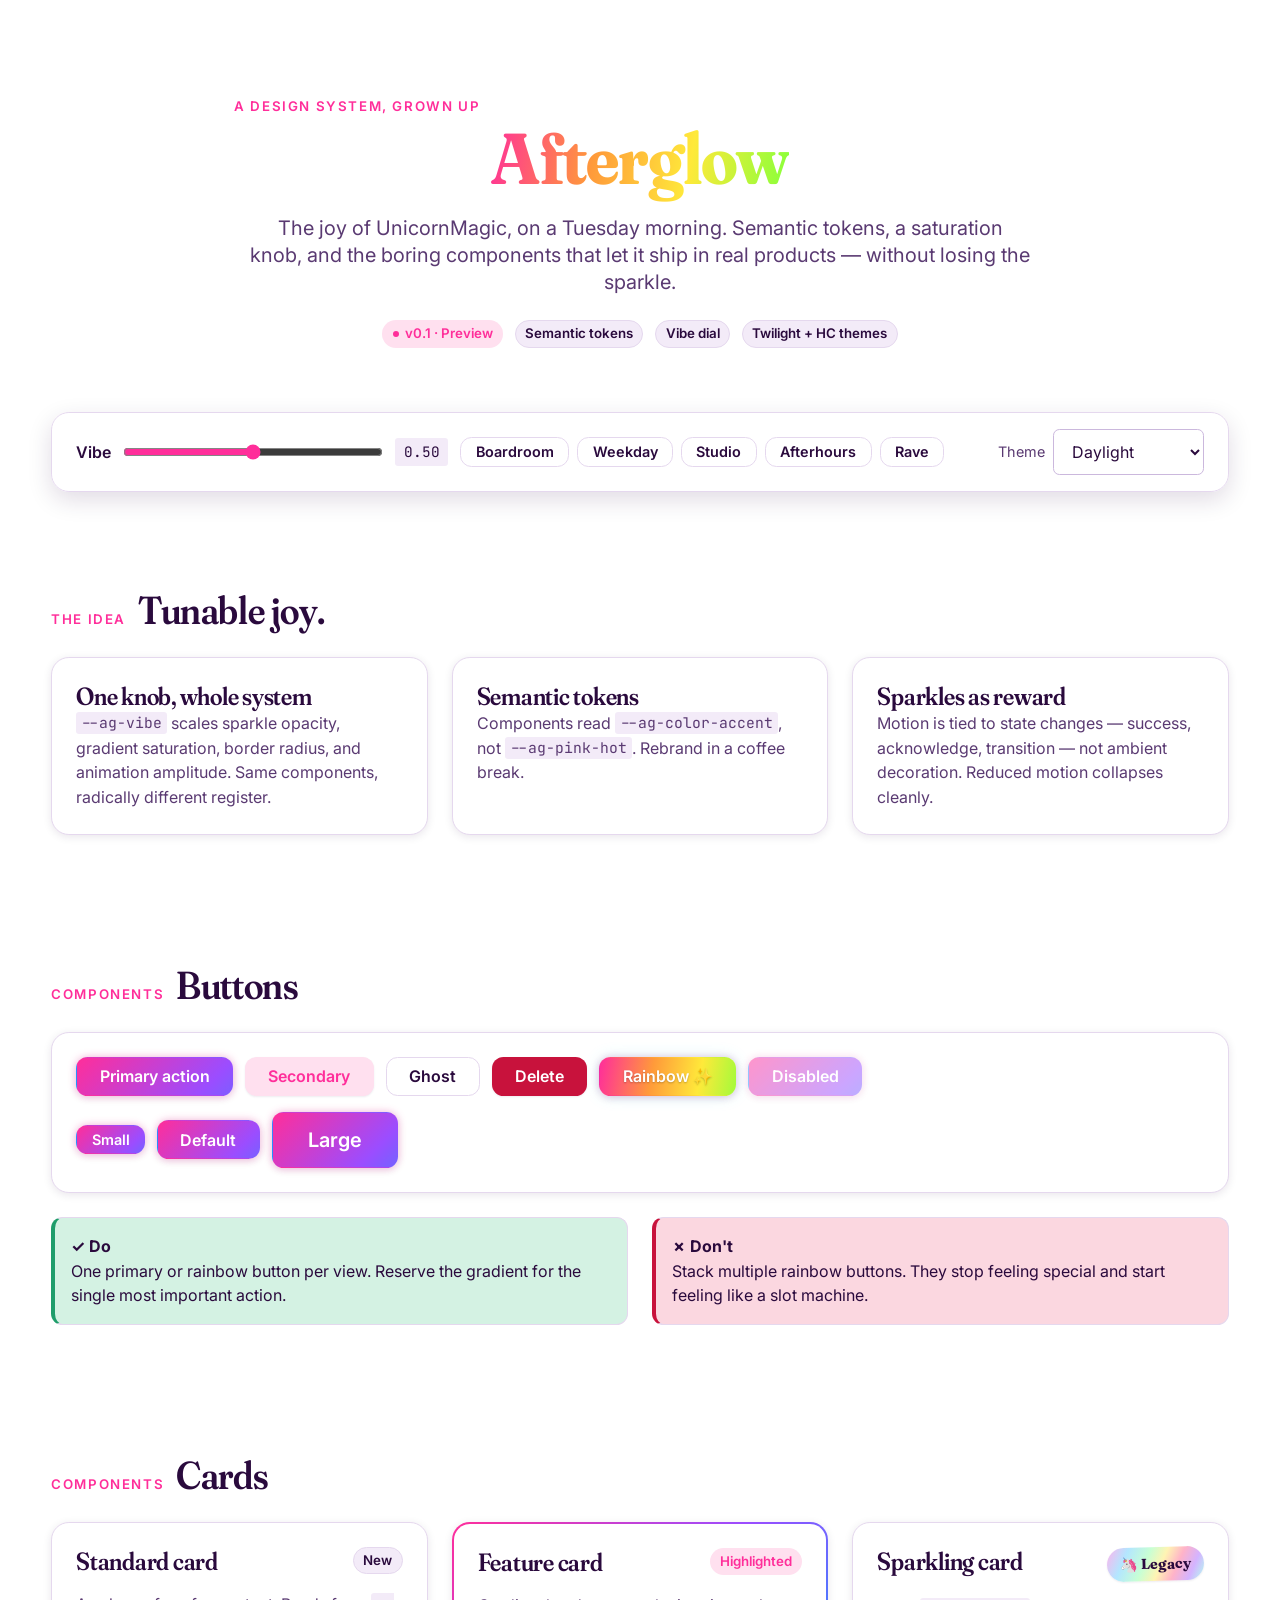
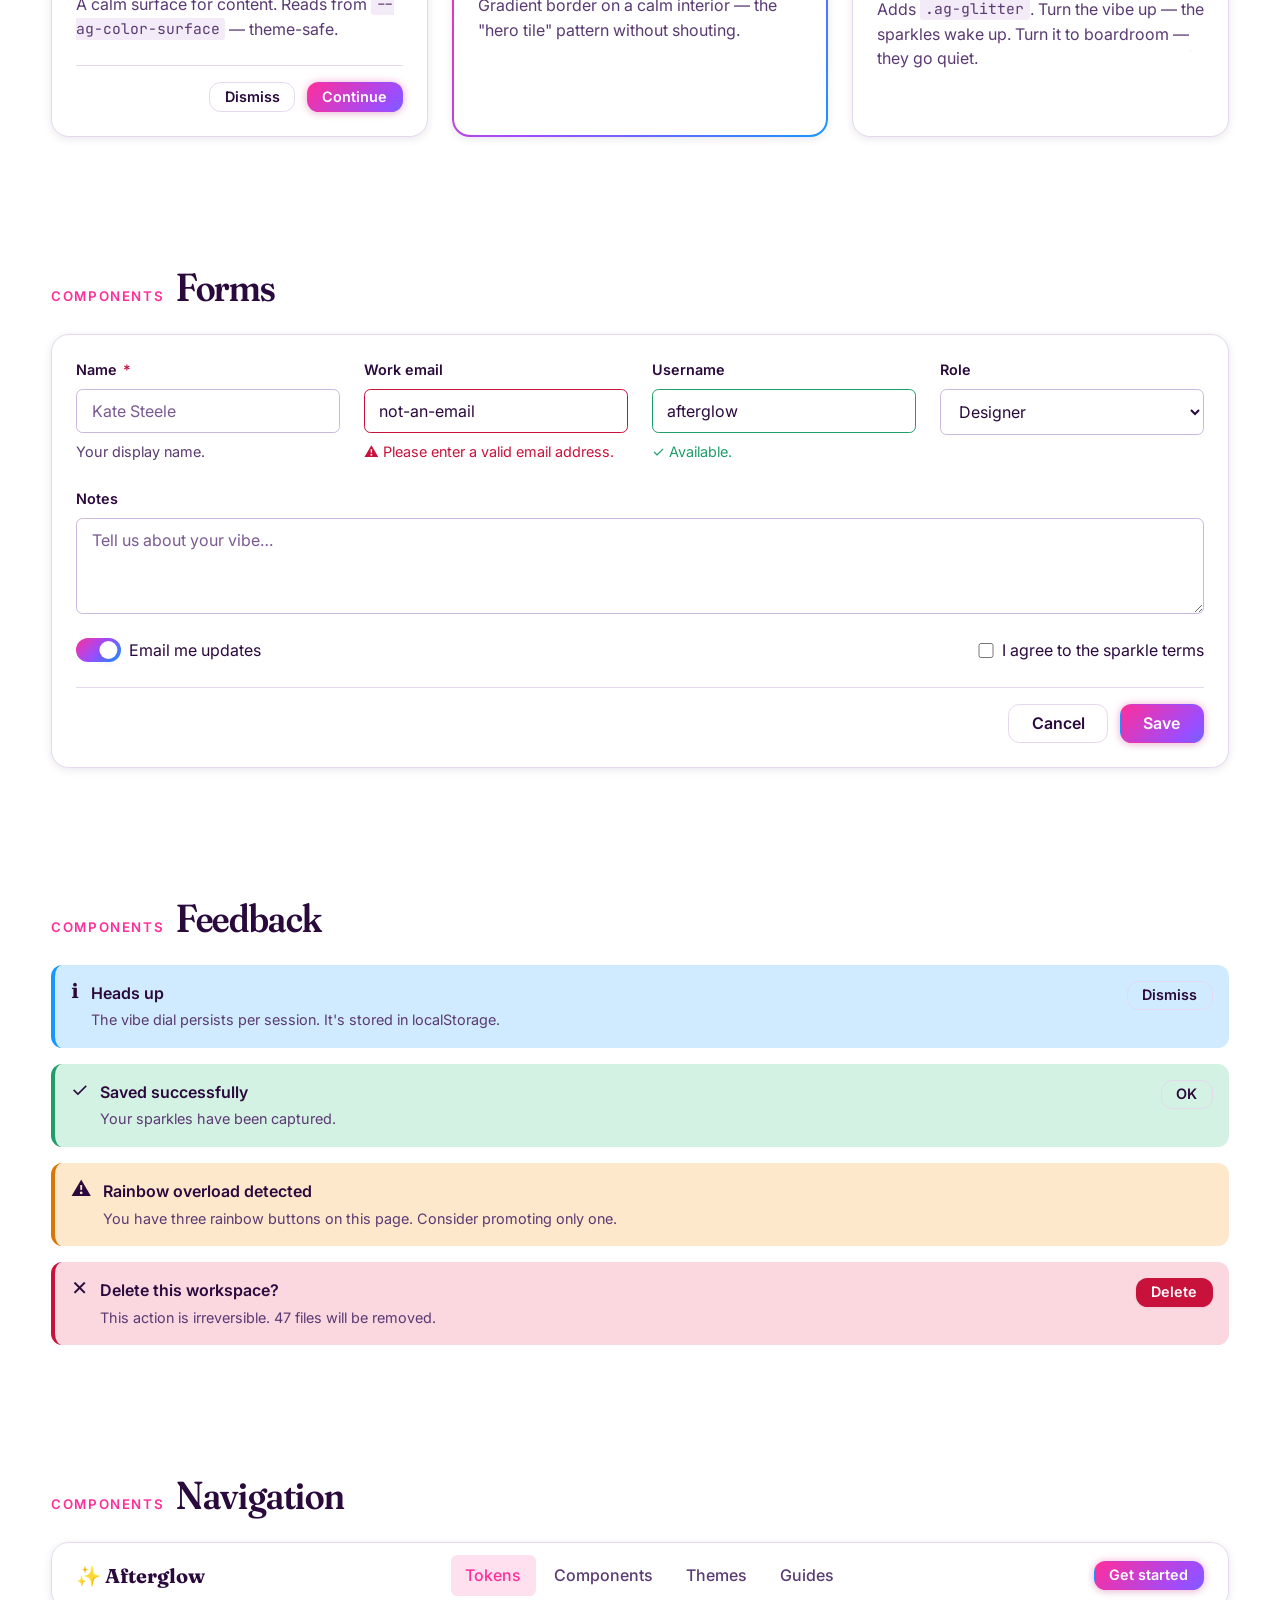
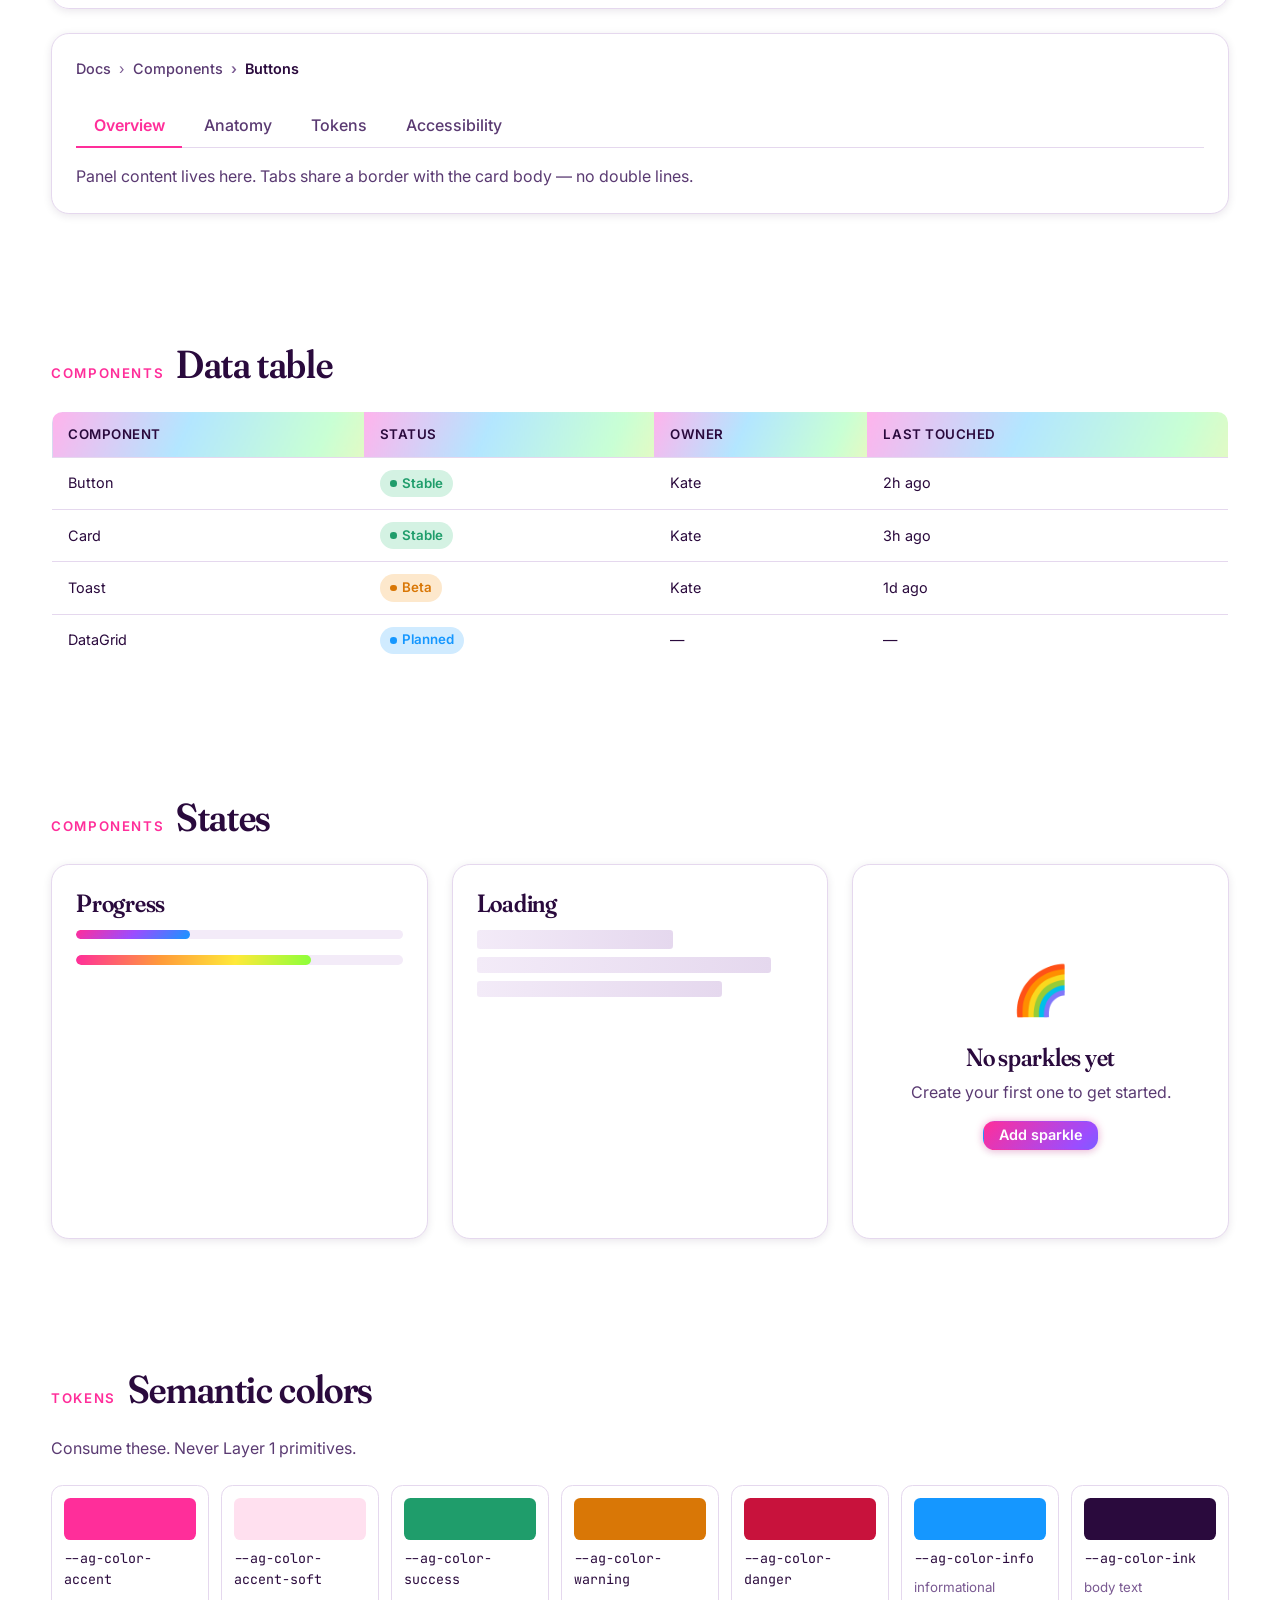
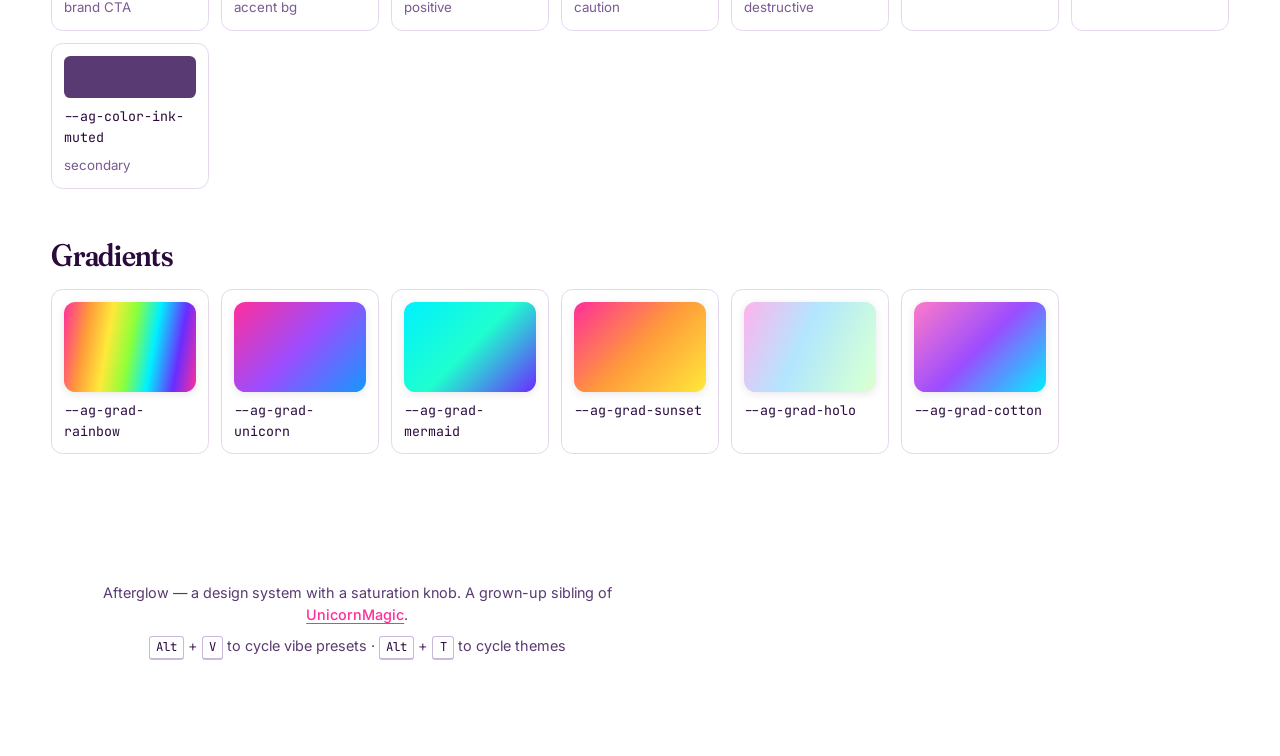
==== afterglow/index.html @ 59c9e806 "Add Afterglow — grown-up sibling design system" ====
<!doctype html>
<html lang="en">
<head>
  <meta charset="utf-8" />
  <meta name="viewport" content="width=device-width, initial-scale=1" />
  <title>Afterglow — a design system with a saturation knob</title>
  <meta name="description" content="Afterglow: the joy of UnicornMagic, grown up. Semantic tokens, a vibe dial, and components that ship in real products." />
  <link rel="stylesheet" href="css/tokens.css" />
  <link rel="stylesheet" href="css/base.css" />
  <link rel="stylesheet" href="css/effects.css" />
  <link rel="stylesheet" href="css/components.css" />
  <style>
    /* Page-only styles — never reach into the system */
    .hero { padding-block: var(--ag-space-9) var(--ag-space-8); text-align: center; position: relative; }
    .hero h1 { font-size: clamp(2.5rem, 7vw, 4.5rem); margin-bottom: var(--ag-space-4); }
    .hero .ag-lede { margin-inline: auto; }
    .hero__meta { margin-top: var(--ag-space-5); }

    /* The vibe dial control */
    .vibe-panel {
      position: sticky; top: var(--ag-space-4);
      z-index: var(--ag-z-sticky);
      background: color-mix(in oklab, var(--ag-color-surface), transparent 8%);
      backdrop-filter: blur(14px);
      border: 1px solid var(--ag-color-border);
      border-radius: var(--ag-radius-lg);
      padding: var(--ag-space-4) var(--ag-space-5);
      box-shadow: var(--ag-shadow-md);
      display: grid;
      grid-template-columns: 1fr auto;
      gap: var(--ag-space-4);
      align-items: center;
      margin-bottom: var(--ag-space-6);
    }
    .vibe-panel__label { display: flex; align-items: center; gap: var(--ag-space-3); flex-wrap: wrap; }
    .vibe-panel__slider { width: 260px; max-width: 100%; accent-color: var(--ag-color-accent); }
    .vibe-panel__readout {
      font-family: var(--ag-font-mono);
      font-size: var(--ag-text-sm);
      background: var(--ag-color-surface-sunk);
      padding: 0.2em 0.6em;
      border-radius: var(--ag-radius-xs);
    }
    .vibe-panel__presets { display: flex; gap: var(--ag-space-2); flex-wrap: wrap; }
    .vibe-panel__theme { display: flex; gap: var(--ag-space-2); align-items: center; }

    .section-eyebrow { display: flex; align-items: baseline; gap: var(--ag-space-3); margin-bottom: var(--ag-space-5); }
    .swatches { display: grid; grid-template-columns: repeat(auto-fill, minmax(140px, 1fr)); gap: var(--ag-space-3); }
    .swatch {
      display: flex; flex-direction: column; gap: var(--ag-space-2);
      padding: var(--ag-space-3);
      border-radius: var(--ag-radius-md);
      background: var(--ag-color-surface);
      border: 1px solid var(--ag-color-border);
      font-size: var(--ag-text-xs);
    }
    .swatch__chip { height: 42px; border-radius: var(--ag-radius-sm); }
    .swatch__name { font-family: var(--ag-font-mono); color: var(--ag-color-ink); }
    .swatch__hex  { color: var(--ag-color-ink-subtle); }

    .grad-tile { height: 90px; border-radius: var(--ag-radius-md); box-shadow: var(--ag-shadow-sm); filter: saturate(var(--ag-vibe-gradient-sat)); }

    .usage-row { display: grid; grid-template-columns: 1fr 1fr; gap: var(--ag-space-5); }
    @media (max-width: 720px) { .usage-row { grid-template-columns: 1fr; } }

    .usage__do,
    .usage__dont {
      padding: var(--ag-space-4);
      border-radius: var(--ag-radius-md);
      border: 1px solid var(--ag-color-border);
    }
    .usage__do   { border-left: 4px solid var(--ag-color-success); background: var(--ag-color-success-soft); }
    .usage__dont { border-left: 4px solid var(--ag-color-danger);  background: var(--ag-color-danger-soft); }

    footer { padding-block: var(--ag-space-8) var(--ag-space-9); text-align: center; color: var(--ag-color-ink-muted); font-size: var(--ag-text-sm); }
  </style>
</head>
<body>
  <div class="ag-container">
    <!-- =========================================================
         HERO
         ========================================================= -->
    <section class="hero">
      <p class="ag-eyebrow">A design system, grown up</p>
      <h1><span class="ag-text-gradient">Afterglow</span></h1>
      <p class="ag-lede">
        The joy of UnicornMagic, on a Tuesday morning. Semantic tokens, a saturation knob,
        and the boring components that let it ship in real products — without losing the sparkle.
      </p>
      <div class="hero__meta ag-cluster" style="justify-content: center;">
        <span class="ag-badge ag-badge--accent"><span class="ag-badge__dot"></span> v0.1 · Preview</span>
        <span class="ag-badge">Semantic tokens</span>
        <span class="ag-badge">Vibe dial</span>
        <span class="ag-badge">Twilight + HC themes</span>
      </div>
    </section>

    <!-- =========================================================
         THE VIBE DIAL — the killer feature. Interactive.
         ========================================================= -->
    <div class="vibe-panel" role="region" aria-label="Vibe controls">
      <div class="vibe-panel__label">
        <label for="vibe-slider" style="font-weight: var(--ag-weight-semi);">Vibe</label>
        <input id="vibe-slider" class="vibe-panel__slider" type="range" min="0" max="1" step="0.01" value="0.5" />
        <span id="vibe-readout" class="vibe-panel__readout">0.50</span>
        <div class="vibe-panel__presets" role="group" aria-label="Vibe presets">
          <button class="ag-btn ag-btn--ghost ag-btn--sm" data-vibe-preset="0.15">Boardroom</button>
          <button class="ag-btn ag-btn--ghost ag-btn--sm" data-vibe-preset="0.35">Weekday</button>
          <button class="ag-btn ag-btn--ghost ag-btn--sm" data-vibe-preset="0.55">Studio</button>
          <button class="ag-btn ag-btn--ghost ag-btn--sm" data-vibe-preset="0.8">Afterhours</button>
          <button class="ag-btn ag-btn--ghost ag-btn--sm" data-vibe-preset="1">Rave</button>
        </div>
      </div>
      <div class="vibe-panel__theme">
        <label for="theme-select" class="ag-muted" style="font-size: var(--ag-text-sm);">Theme</label>
        <select id="theme-select" class="ag-select" style="width: auto;">
          <option value="">Daylight</option>
          <option value="twilight">Twilight</option>
          <option value="highcontrast">High contrast</option>
        </select>
      </div>
    </div>

    <!-- =========================================================
         PHILOSOPHY
         ========================================================= -->
    <section class="ag-section">
      <div class="section-eyebrow">
        <p class="ag-eyebrow">The idea</p>
        <h2>Tunable joy.</h2>
      </div>
      <div class="ag-grid">
        <article class="ag-card">
          <h3 class="ag-card__title">One knob, whole system</h3>
          <p class="ag-muted">
            <code>--ag-vibe</code> scales sparkle opacity, gradient saturation, border radius, and
            animation amplitude. Same components, radically different register.
          </p>
        </article>
        <article class="ag-card">
          <h3 class="ag-card__title">Semantic tokens</h3>
          <p class="ag-muted">
            Components read <code>--ag-color-accent</code>, not <code>--ag-pink-hot</code>.
            Rebrand in a coffee break.
          </p>
        </article>
        <article class="ag-card">
          <h3 class="ag-card__title">Sparkles as reward</h3>
          <p class="ag-muted">
            Motion is tied to state changes — success, acknowledge, transition — not ambient decoration.
            Reduced motion collapses cleanly.
          </p>
        </article>
      </div>
    </section>

    <!-- =========================================================
         BUTTONS — with usage guidance
         ========================================================= -->
    <section class="ag-section">
      <div class="section-eyebrow">
        <p class="ag-eyebrow">Components</p>
        <h2>Buttons</h2>
      </div>
      <article class="ag-card">
        <div class="ag-cluster">
          <button class="ag-btn ag-btn--primary">Primary action</button>
          <button class="ag-btn ag-btn--secondary">Secondary</button>
          <button class="ag-btn ag-btn--ghost">Ghost</button>
          <button class="ag-btn ag-btn--danger">Delete</button>
          <button class="ag-btn ag-btn--rainbow">Rainbow ✨</button>
          <button class="ag-btn ag-btn--primary" disabled>Disabled</button>
        </div>
        <div class="ag-cluster" style="margin-top: var(--ag-space-4);">
          <button class="ag-btn ag-btn--primary ag-btn--sm">Small</button>
          <button class="ag-btn ag-btn--primary">Default</button>
          <button class="ag-btn ag-btn--primary ag-btn--lg">Large</button>
        </div>
      </article>

      <div class="usage-row" style="margin-top: var(--ag-space-5);">
        <div class="usage__do">
          <strong>✓ Do</strong>
          <p>One primary or rainbow button per view. Reserve the gradient for the single most important action.</p>
        </div>
        <div class="usage__dont">
          <strong>✗ Don't</strong>
          <p>Stack multiple rainbow buttons. They stop feeling special and start feeling like a slot machine.</p>
        </div>
      </div>
    </section>

    <!-- =========================================================
         CARDS
         ========================================================= -->
    <section class="ag-section">
      <div class="section-eyebrow">
        <p class="ag-eyebrow">Components</p>
        <h2>Cards</h2>
      </div>
      <div class="ag-grid">
        <article class="ag-card">
          <div class="ag-card__header">
            <h3 class="ag-card__title">Standard card</h3>
            <span class="ag-badge">New</span>
          </div>
          <div class="ag-card__body">
            <p class="ag-muted">A calm surface for content. Reads from <code>--ag-color-surface</code> — theme-safe.</p>
          </div>
          <div class="ag-card__footer">
            <button class="ag-btn ag-btn--ghost ag-btn--sm">Dismiss</button>
            <button class="ag-btn ag-btn--primary ag-btn--sm">Continue</button>
          </div>
        </article>

        <article class="ag-card ag-card--feature">
          <div class="ag-card__header">
            <h3 class="ag-card__title">Feature card</h3>
            <span class="ag-badge ag-badge--accent">Highlighted</span>
          </div>
          <div class="ag-card__body">
            <p class="ag-muted">Gradient border on a calm interior — the "hero tile" pattern without shouting.</p>
          </div>
        </article>

        <article class="ag-card ag-glitter">
          <div class="ag-card__header">
            <h3 class="ag-card__title">Sparkling card</h3>
            <span class="ag-sticker">🦄 Legacy</span>
          </div>
          <div class="ag-card__body">
            <p class="ag-muted">Adds <code>.ag-glitter</code>. Turn the vibe up — the sparkles wake up. Turn it to boardroom — they go quiet.</p>
          </div>
        </article>
      </div>
    </section>

    <!-- =========================================================
         FORMS
         ========================================================= -->
    <section class="ag-section">
      <div class="section-eyebrow">
        <p class="ag-eyebrow">Components</p>
        <h2>Forms</h2>
      </div>
      <article class="ag-card">
        <div class="ag-grid">
          <div class="ag-field">
            <label class="ag-label" for="f-name">Name <span class="ag-label__required">*</span></label>
            <input id="f-name" class="ag-input" type="text" placeholder="Kate Steele" />
            <div class="ag-field__help">Your display name.</div>
          </div>

          <div class="ag-field" data-state="error">
            <label class="ag-label" for="f-email">Work email</label>
            <input id="f-email" class="ag-input" type="email" value="not-an-email" aria-invalid="true" />
            <div class="ag-field__help">⚠ Please enter a valid email address.</div>
          </div>

          <div class="ag-field" data-state="success">
            <label class="ag-label" for="f-user">Username</label>
            <input id="f-user" class="ag-input" type="text" value="afterglow" />
            <div class="ag-field__help">✓ Available.</div>
          </div>

          <div class="ag-field">
            <label class="ag-label" for="f-role">Role</label>
            <select id="f-role" class="ag-select">
              <option>Designer</option>
              <option>Engineer</option>
              <option>PM</option>
            </select>
          </div>

          <div class="ag-field" style="grid-column: 1 / -1;">
            <label class="ag-label" for="f-notes">Notes</label>
            <textarea id="f-notes" class="ag-textarea" placeholder="Tell us about your vibe…"></textarea>
          </div>
        </div>

        <div class="ag-cluster" style="margin-top: var(--ag-space-5); justify-content: space-between;">
          <label class="ag-toggle">
            <input type="checkbox" checked />
            <span class="ag-toggle__track"></span>
            <span>Email me updates</span>
          </label>
          <label class="ag-check">
            <input type="checkbox" />
            <span>I agree to the sparkle terms</span>
          </label>
        </div>

        <div class="ag-card__footer">
          <button class="ag-btn ag-btn--ghost">Cancel</button>
          <button class="ag-btn ag-btn--primary ag-sparkle-target" id="btn-save">Save</button>
        </div>
      </article>
    </section>

    <!-- =========================================================
         ALERTS
         ========================================================= -->
    <section class="ag-section">
      <div class="section-eyebrow">
        <p class="ag-eyebrow">Components</p>
        <h2>Feedback</h2>
      </div>
      <div class="ag-stack">
        <div class="ag-alert" role="status">
          <span class="ag-alert__icon" aria-hidden="true">ℹ️</span>
          <div>
            <div class="ag-alert__title">Heads up</div>
            <div class="ag-alert__body">The vibe dial persists per session. It's stored in localStorage.</div>
          </div>
          <button class="ag-btn ag-btn--ghost ag-btn--sm">Dismiss</button>
        </div>

        <div class="ag-alert ag-alert--success" role="status">
          <span class="ag-alert__icon" aria-hidden="true">✓</span>
          <div>
            <div class="ag-alert__title">Saved successfully</div>
            <div class="ag-alert__body">Your sparkles have been captured.</div>
          </div>
          <button class="ag-btn ag-btn--ghost ag-btn--sm">OK</button>
        </div>

        <div class="ag-alert ag-alert--warning" role="status">
          <span class="ag-alert__icon" aria-hidden="true">⚠</span>
          <div>
            <div class="ag-alert__title">Rainbow overload detected</div>
            <div class="ag-alert__body">You have three rainbow buttons on this page. Consider promoting only one.</div>
          </div>
        </div>

        <div class="ag-alert ag-alert--danger" role="alert">
          <span class="ag-alert__icon" aria-hidden="true">✕</span>
          <div>
            <div class="ag-alert__title">Delete this workspace?</div>
            <div class="ag-alert__body">This action is irreversible. 47 files will be removed.</div>
          </div>
          <button class="ag-btn ag-btn--danger ag-btn--sm">Delete</button>
        </div>
      </div>
    </section>

    <!-- =========================================================
         NAV, BREADCRUMBS, TABS
         ========================================================= -->
    <section class="ag-section">
      <div class="section-eyebrow">
        <p class="ag-eyebrow">Components</p>
        <h2>Navigation</h2>
      </div>

      <nav class="ag-nav" aria-label="Primary">
        <a href="#" class="ag-nav__brand">✨ Afterglow</a>
        <ul class="ag-nav__links" role="list">
          <li><a href="#" class="ag-nav__link" aria-current="page">Tokens</a></li>
          <li><a href="#" class="ag-nav__link">Components</a></li>
          <li><a href="#" class="ag-nav__link">Themes</a></li>
          <li><a href="#" class="ag-nav__link">Guides</a></li>
        </ul>
        <button class="ag-btn ag-btn--primary ag-btn--sm">Get started</button>
      </nav>

      <div class="ag-card" style="margin-top: var(--ag-space-5);">
        <ol class="ag-crumbs" role="list">
          <li><a href="#">Docs</a></li>
          <li><a href="#">Components</a></li>
          <li aria-current="page">Buttons</li>
        </ol>

        <div class="ag-tabs" role="tablist" style="margin-top: var(--ag-space-5);">
          <button class="ag-tab" role="tab" aria-selected="true">Overview</button>
          <button class="ag-tab" role="tab" aria-selected="false">Anatomy</button>
          <button class="ag-tab" role="tab" aria-selected="false">Tokens</button>
          <button class="ag-tab" role="tab" aria-selected="false">Accessibility</button>
        </div>
        <div style="padding-top: var(--ag-space-4);">
          <p class="ag-muted">Panel content lives here. Tabs share a border with the card body — no double lines.</p>
        </div>
      </div>
    </section>

    <!-- =========================================================
         TABLE
         ========================================================= -->
    <section class="ag-section">
      <div class="section-eyebrow">
        <p class="ag-eyebrow">Components</p>
        <h2>Data table</h2>
      </div>
      <table class="ag-table ag-table--holo">
        <thead>
          <tr>
            <th>Component</th>
            <th>Status</th>
            <th>Owner</th>
            <th>Last touched</th>
          </tr>
        </thead>
        <tbody>
          <tr>
            <td>Button</td>
            <td><span class="ag-badge ag-badge--success"><span class="ag-badge__dot"></span> Stable</span></td>
            <td>Kate</td>
            <td>2h ago</td>
          </tr>
          <tr>
            <td>Card</td>
            <td><span class="ag-badge ag-badge--success"><span class="ag-badge__dot"></span> Stable</span></td>
            <td>Kate</td>
            <td>3h ago</td>
          </tr>
          <tr>
            <td>Toast</td>
            <td><span class="ag-badge ag-badge--warning"><span class="ag-badge__dot"></span> Beta</span></td>
            <td>Kate</td>
            <td>1d ago</td>
          </tr>
          <tr>
            <td>DataGrid</td>
            <td><span class="ag-badge ag-badge--info"><span class="ag-badge__dot"></span> Planned</span></td>
            <td>—</td>
            <td>—</td>
          </tr>
        </tbody>
      </table>
    </section>

    <!-- =========================================================
         PROGRESS + STATES
         ========================================================= -->
    <section class="ag-section">
      <div class="section-eyebrow">
        <p class="ag-eyebrow">Components</p>
        <h2>States</h2>
      </div>
      <div class="ag-grid">
        <article class="ag-card">
          <h3 class="ag-card__title" style="margin-bottom: var(--ag-space-3);">Progress</h3>
          <div class="ag-stack">
            <div class="ag-progress"><div class="ag-progress__bar" style="width: 35%;"></div></div>
            <div class="ag-progress ag-progress--rainbow"><div class="ag-progress__bar" style="width: 72%;"></div></div>
          </div>
        </article>

        <article class="ag-card">
          <h3 class="ag-card__title" style="margin-bottom: var(--ag-space-3);">Loading</h3>
          <div class="ag-stack-sm">
            <span class="ag-skeleton" style="width: 60%; height: 1.2em;"></span>
            <span class="ag-skeleton" style="width: 90%; height: 1em;"></span>
            <span class="ag-skeleton" style="width: 75%; height: 1em;"></span>
          </div>
        </article>

        <article class="ag-card">
          <div class="ag-empty">
            <div class="ag-empty__illus" aria-hidden="true">🌈</div>
            <h4 class="ag-empty__title">No sparkles yet</h4>
            <p class="ag-muted">Create your first one to get started.</p>
            <button class="ag-btn ag-btn--primary ag-btn--sm" style="margin-top: var(--ag-space-4);">Add sparkle</button>
          </div>
        </article>
      </div>
    </section>

    <!-- =========================================================
         TOKENS — swatches
         ========================================================= -->
    <section class="ag-section">
      <div class="section-eyebrow">
        <p class="ag-eyebrow">Tokens</p>
        <h2>Semantic colors</h2>
      </div>
      <p class="ag-muted" style="margin-bottom: var(--ag-space-5);">
        Consume these. Never Layer 1 primitives.
      </p>
      <div class="swatches">
        <div class="swatch"><div class="swatch__chip" style="background: var(--ag-color-accent);"></div>
          <div class="swatch__name">--ag-color-accent</div><div class="swatch__hex">brand CTA</div></div>
        <div class="swatch"><div class="swatch__chip" style="background: var(--ag-color-accent-soft);"></div>
          <div class="swatch__name">--ag-color-accent-soft</div><div class="swatch__hex">accent bg</div></div>
        <div class="swatch"><div class="swatch__chip" style="background: var(--ag-color-success);"></div>
          <div class="swatch__name">--ag-color-success</div><div class="swatch__hex">positive</div></div>
        <div class="swatch"><div class="swatch__chip" style="background: var(--ag-color-warning);"></div>
          <div class="swatch__name">--ag-color-warning</div><div class="swatch__hex">caution</div></div>
        <div class="swatch"><div class="swatch__chip" style="background: var(--ag-color-danger);"></div>
          <div class="swatch__name">--ag-color-danger</div><div class="swatch__hex">destructive</div></div>
        <div class="swatch"><div class="swatch__chip" style="background: var(--ag-color-info);"></div>
          <div class="swatch__name">--ag-color-info</div><div class="swatch__hex">informational</div></div>
        <div class="swatch"><div class="swatch__chip" style="background: var(--ag-color-ink);"></div>
          <div class="swatch__name">--ag-color-ink</div><div class="swatch__hex">body text</div></div>
        <div class="swatch"><div class="swatch__chip" style="background: var(--ag-color-ink-muted);"></div>
          <div class="swatch__name">--ag-color-ink-muted</div><div class="swatch__hex">secondary</div></div>
      </div>

      <h3 style="margin-top: var(--ag-space-7); margin-bottom: var(--ag-space-4);">Gradients</h3>
      <div class="swatches">
        <div class="swatch"><div class="grad-tile" style="background: var(--ag-grad-rainbow);"></div>
          <div class="swatch__name">--ag-grad-rainbow</div></div>
        <div class="swatch"><div class="grad-tile" style="background: var(--ag-grad-unicorn);"></div>
          <div class="swatch__name">--ag-grad-unicorn</div></div>
        <div class="swatch"><div class="grad-tile" style="background: var(--ag-grad-mermaid);"></div>
          <div class="swatch__name">--ag-grad-mermaid</div></div>
        <div class="swatch"><div class="grad-tile" style="background: var(--ag-grad-sunset);"></div>
          <div class="swatch__name">--ag-grad-sunset</div></div>
        <div class="swatch"><div class="grad-tile ag-holo"></div>
          <div class="swatch__name">--ag-grad-holo</div></div>
        <div class="swatch"><div class="grad-tile" style="background: var(--ag-grad-cotton);"></div>
          <div class="swatch__name">--ag-grad-cotton</div></div>
      </div>
    </section>

    <footer>
      <p>Afterglow — a design system with a saturation knob. A grown-up sibling of <a href="../">UnicornMagic</a>.</p>
      <p style="margin-top: var(--ag-space-2);">
        <kbd>Alt</kbd> + <kbd>V</kbd> to cycle vibe presets · <kbd>Alt</kbd> + <kbd>T</kbd> to cycle themes
      </p>
    </footer>
  </div>

  <script>
    // The one script this system needs: the vibe dial + theme switcher.
    (function () {
      const root = document.documentElement;
      const slider = document.getElementById('vibe-slider');
      const readout = document.getElementById('vibe-readout');
      const themeSel = document.getElementById('theme-select');

      const setVibe = (v) => {
        v = Math.max(0, Math.min(1, +v));
        root.style.setProperty('--ag-vibe', v.toFixed(2));
        root.style.setProperty('--ag-vibe-anim-play', v < 0.05 ? 'paused' : 'running');
        readout.textContent = v.toFixed(2);
        slider.value = v;
        localStorage.setItem('ag-vibe', v);
      };
      const setTheme = (t) => {
        if (t) root.setAttribute('data-theme', t);
        else root.removeAttribute('data-theme');
        themeSel.value = t || '';
        localStorage.setItem('ag-theme', t || '');
      };

      slider.addEventListener('input', (e) => setVibe(e.target.value));
      document.querySelectorAll('[data-vibe-preset]').forEach((btn) => {
        btn.addEventListener('click', () => setVibe(btn.dataset.vibePreset));
      });
      themeSel.addEventListener('change', (e) => setTheme(e.target.value));

      // Restore
      setVibe(localStorage.getItem('ag-vibe') ?? 0.5);
      setTheme(localStorage.getItem('ag-theme') || '');

      // Keyboard shortcuts
      const presets = [0.15, 0.35, 0.55, 0.8, 1];
      const themes = ['', 'twilight', 'highcontrast'];
      let vi = 2, ti = 0;
      window.addEventListener('keydown', (e) => {
        if (!e.altKey) return;
        if (e.key.toLowerCase() === 'v') { vi = (vi + 1) % presets.length; setVibe(presets[vi]); }
        if (e.key.toLowerCase() === 't') { ti = (ti + 1) % themes.length;  setTheme(themes[ti]); }
      });

      // Sparkle-on-save demo
      const saveBtn = document.getElementById('btn-save');
      saveBtn.addEventListener('click', () => {
        saveBtn.classList.add('is-sparkling', 'ag-celebrate');
        setTimeout(() => saveBtn.classList.remove('is-sparkling', 'ag-celebrate'), 900);
      });
    })();
  </script>
</body>
</html>
---- afterglow/css/tokens.css ----
/* ============================================================
   AFTERGLOW — DESIGN TOKENS
   The party's still here. It just learned to make eye contact.

   Layer 1: Brand primitives (the DNA — unchanged joy)
   Layer 2: Semantic aliases (what components actually consume)
   Layer 3: The Vibe Dial (--ag-vibe) — one knob, whole system
   ============================================================ */

:root {
  /* ========================================================
     LAYER 1 — BRAND PRIMITIVES
     Raw pigments. Components should NEVER read these directly.
     Reach for the semantic tokens in Layer 2 instead.
     ======================================================== */

  /* Signature spectrum */
  --ag-pink-hot:      #ff2e9a;
  --ag-pink-bubble:   #ff7ac8;
  --ag-magenta:       #d6149c;
  --ag-purple:        #9b4dff;
  --ag-violet:        #6a2cff;
  --ag-blue-sky:      #2ec5ff;
  --ag-blue-electric: #1597ff;
  --ag-cyan:          #00f0ff;
  --ag-teal:          #1fffce;
  --ag-lime:          #8dff3a;
  --ag-yellow:        #ffe93a;
  --ag-orange:        #ff9a3a;
  --ag-coral:         #ff5a6e;

  /* Grown-up neutrals — deep grape lineage, but with a full ramp */
  --ag-grape-950: #150322;
  --ag-grape-900: #1f0632;
  --ag-grape-800: #2a0a3d;   /* legacy --lf-ink */
  --ag-grape-700: #3d1657;
  --ag-grape-600: #5a3a72;   /* legacy --lf-ink-soft */
  --ag-grape-500: #7a5a92;
  --ag-grape-400: #a58fbf;
  --ag-grape-300: #cbb8dd;
  --ag-grape-200: #e5d8ee;
  --ag-grape-100: #f3ebf8;
  --ag-grape-50:  #faf5fd;

  /* Snow neutrals for cool light surfaces */
  --ag-cloud:     #fff5fb;
  --ag-cloud-2:   #ffeaf7;
  --ag-white:     #ffffff;

  /* Signal colors — tuned to sit next to gradients without clashing */
  --ag-success-500: #1f9d6b;
  --ag-success-100: #d4f2e3;
  --ag-warning-500: #d97706;
  --ag-warning-100: #fde8cc;
  --ag-danger-500:  #c8123c;
  --ag-danger-100:  #fbd7e0;
  --ag-info-500:    #1597ff;
  --ag-info-100:    #d0ebff;

  /* ========================================================
     GRADIENTS — the soul, kept intact
     ======================================================== */
  --ag-grad-rainbow: linear-gradient(
    100deg,
    var(--ag-pink-hot) 0%,
    var(--ag-orange) 18%,
    var(--ag-yellow) 34%,
    var(--ag-lime) 50%,
    var(--ag-cyan) 66%,
    var(--ag-violet) 84%,
    var(--ag-pink-hot) 100%
  );
  --ag-grad-rainbow-soft: linear-gradient(
    120deg, #ffd6f2 0%, #ffe9c7 25%, #d9ffd1 50%, #c9f4ff 75%, #e6d6ff 100%
  );
  --ag-grad-sunset:  linear-gradient(135deg, var(--ag-pink-hot), var(--ag-orange), var(--ag-yellow));
  --ag-grad-cotton:  linear-gradient(135deg, var(--ag-pink-bubble), var(--ag-purple), var(--ag-cyan));
  --ag-grad-mermaid: linear-gradient(135deg, var(--ag-cyan), var(--ag-teal), var(--ag-violet));
  --ag-grad-unicorn: linear-gradient(135deg, var(--ag-pink-hot), var(--ag-purple), var(--ag-blue-electric));
  --ag-grad-dolphin: linear-gradient(160deg, var(--ag-blue-sky), var(--ag-cyan), var(--ag-teal));

  /* Holographic foil — the signature */
  --ag-grad-holo: linear-gradient(
    115deg,
    #ffb3ec 0%, #b3e6ff 20%, #c8ffd4 40%, #fff4b3 55%,
    #ffb3c8 70%, #d4b3ff 85%, #b3fff0 100%
  );

  --ag-grad-conic: conic-gradient(
    from 0deg,
    var(--ag-pink-hot), var(--ag-orange), var(--ag-yellow),
    var(--ag-lime), var(--ag-cyan), var(--ag-violet), var(--ag-pink-hot)
  );

  /* Page wash — softer than the unicorn version so text stays readable at low vibe */
  --ag-grad-page: radial-gradient(circle at 12% 18%, rgba(255, 122, 200, 0.28), transparent 42%),
    radial-gradient(circle at 88% 12%, rgba(46, 197, 255, 0.22), transparent 40%),
    radial-gradient(circle at 78% 82%, rgba(155, 77, 255, 0.22), transparent 44%),
    linear-gradient(135deg, #fff8fc 0%, #f7f0fc 50%, #f0f9fd 100%);

  /* ========================================================
     LAYER 2 — SEMANTIC TOKENS
     Components consume these. Rename freely without touching Layer 1.
     ======================================================== */

  /* Surfaces */
  --ag-color-bg:            var(--ag-cloud);
  --ag-color-surface:       var(--ag-white);
  --ag-color-surface-2:     var(--ag-cloud-2);
  --ag-color-surface-sunk:  var(--ag-grape-100);
  --ag-color-border:        var(--ag-grape-200);
  --ag-color-border-strong: var(--ag-grape-300);
  --ag-color-overlay:       rgba(21, 3, 34, 0.55);

  /* Text */
  --ag-color-ink:         var(--ag-grape-800);
  --ag-color-ink-muted:   var(--ag-grape-600);
  --ag-color-ink-subtle:  var(--ag-grape-500);
  --ag-color-ink-inverse: var(--ag-white);

  /* Accent (brand) — one canonical CTA color, one accent gradient */
  --ag-color-accent:         var(--ag-pink-hot);
  --ag-color-accent-hover:   var(--ag-magenta);
  --ag-color-accent-ink:     var(--ag-white);
  --ag-color-accent-soft:    #ffe0ef;
  --ag-color-accent-gradient: var(--ag-grad-unicorn);

  /* Status */
  --ag-color-success:      var(--ag-success-500);
  --ag-color-success-soft: var(--ag-success-100);
  --ag-color-warning:      var(--ag-warning-500);
  --ag-color-warning-soft: var(--ag-warning-100);
  --ag-color-danger:       var(--ag-danger-500);
  --ag-color-danger-soft:  var(--ag-danger-100);
  --ag-color-info:         var(--ag-info-500);
  --ag-color-info-soft:    var(--ag-info-100);

  /* Focus */
  --ag-color-focus: var(--ag-violet);
  --ag-focus-ring:  0 0 0 3px rgba(106, 44, 255, 0.35);

  /* ========================================================
     TYPOGRAPHY — grown-up pairing
     Display: Fraunces (variable, has SOFT + WONK axes for personality)
     Body:    Inter    (neutral, workhorse)
     Mono:    JetBrains Mono
     ======================================================== */
  --ag-font-display: 'Fraunces', 'Baloo 2', ui-serif, Georgia, serif;
  --ag-font-body:    'Inter', system-ui, -apple-system, 'Segoe UI', sans-serif;
  --ag-font-mono:    'JetBrains Mono', ui-monospace, 'SF Mono', Consolas, monospace;

  /* Modular scale — 1.25 (major third) */
  --ag-text-2xs: 0.694rem;
  --ag-text-xs:  0.833rem;
  --ag-text-sm:  0.9rem;
  --ag-text-md:  1rem;
  --ag-text-lg:  1.25rem;
  --ag-text-xl:  1.563rem;
  --ag-text-2xl: 1.953rem;
  --ag-text-3xl: 2.441rem;
  --ag-text-4xl: 3.052rem;
  --ag-text-5xl: 3.815rem;

  --ag-weight-regular: 400;
  --ag-weight-medium:  500;
  --ag-weight-semi:    600;
  --ag-weight-bold:    700;
  --ag-weight-black:   800;

  --ag-leading-tight:  1.15;
  --ag-leading-snug:   1.35;
  --ag-leading-normal: 1.55;
  --ag-leading-loose:  1.7;

  --ag-tracking-tight: -0.01em;
  --ag-tracking-wide:  0.04em;
  --ag-tracking-wider: 0.12em;

  /* ========================================================
     SPACING — 4px base, unchanged
     ======================================================== */
  --ag-space-0: 0;
  --ag-space-1: 0.25rem;
  --ag-space-2: 0.5rem;
  --ag-space-3: 0.75rem;
  --ag-space-4: 1rem;
  --ag-space-5: 1.5rem;
  --ag-space-6: 2rem;
  --ag-space-7: 3rem;
  --ag-space-8: 4rem;
  --ag-space-9: 6rem;

  /* ========================================================
     RADII — the vibe dial scales these
     ======================================================== */
  --ag-radius-scale: calc(0.6 + var(--ag-vibe) * 0.4); /* 0.6x → 1.0x */
  --ag-radius-xs:   calc(0.25rem * var(--ag-radius-scale));
  --ag-radius-sm:   calc(0.5rem  * var(--ag-radius-scale));
  --ag-radius-md:   calc(0.9rem  * var(--ag-radius-scale));
  --ag-radius-lg:   calc(1.4rem  * var(--ag-radius-scale));
  --ag-radius-xl:   calc(2rem    * var(--ag-radius-scale));
  --ag-radius-pill: 999px;
  --ag-radius-blob: 42% 58% 63% 37% / 41% 44% 56% 59%;

  /* ========================================================
     ELEVATION — shadows tuned for both light + twilight
     ======================================================== */
  --ag-shadow-xs: 0 1px 2px rgba(42, 10, 61, 0.08);
  --ag-shadow-sm: 0 2px 8px rgba(42, 10, 61, 0.10);
  --ag-shadow-md: 0 8px 24px rgba(42, 10, 61, 0.14);
  --ag-shadow-lg: 0 18px 44px rgba(42, 10, 61, 0.18);
  --ag-shadow-xl: 0 30px 70px rgba(42, 10, 61, 0.22);

  /* Glow accents — scale with vibe */
  --ag-glow-pink:    0 0 calc(18px * var(--ag-vibe)) rgba(255, 46, 154, calc(0.6 * var(--ag-vibe)));
  --ag-glow-cyan:    0 0 calc(18px * var(--ag-vibe)) rgba(0, 240, 255, calc(0.55 * var(--ag-vibe)));
  --ag-glow-purple:  0 0 calc(18px * var(--ag-vibe)) rgba(155, 77, 255, calc(0.55 * var(--ag-vibe)));
  --ag-glow-rainbow: 0 0 calc(16px * var(--ag-vibe)) rgba(255, 46, 154, calc(0.45 * var(--ag-vibe))),
                     0 0 calc(32px * var(--ag-vibe)) rgba(0, 240, 255, calc(0.35 * var(--ag-vibe)));

  /* ========================================================
     MOTION — tokens with intent
     ======================================================== */
  --ag-ease-standard:  cubic-bezier(0.4, 0, 0.2, 1);
  --ag-ease-emphasis:  cubic-bezier(0.2, 0, 0, 1);
  --ag-ease-bounce:    cubic-bezier(0.34, 1.56, 0.64, 1);
  --ag-ease-decelerate: cubic-bezier(0, 0, 0.2, 1);

  --ag-dur-instant: 80ms;
  --ag-dur-fast:    160ms;
  --ag-dur-base:    240ms;
  --ag-dur-slow:    420ms;
  --ag-dur-celebrate: 900ms;

  /* Motion intent tokens — components pick one based on meaning */
  --ag-motion-transition:  var(--ag-dur-base)      var(--ag-ease-standard);
  --ag-motion-acknowledge: var(--ag-dur-fast)      var(--ag-ease-decelerate);
  --ag-motion-celebrate:   var(--ag-dur-celebrate) var(--ag-ease-bounce);

  /* ========================================================
     Z-INDEX
     ======================================================== */
  --ag-z-base:    1;
  --ag-z-sticky:  10;
  --ag-z-nav:     50;
  --ag-z-overlay: 90;
  --ag-z-modal:   100;
  --ag-z-toast:   120;
  --ag-z-tooltip: 150;
  --ag-z-sparkle: 200;

  /* ========================================================
     ★ THE VIBE DIAL ★
     One knob, whole system. 0 = boardroom, 1 = rave.
     Consumers can override in :root, on a section, or per component.
     Defaults to 0.5 — dressed-up, still fun.
     ======================================================== */
  --ag-vibe: 0.5;

  /* Derived scalars — components consume these, not --ag-vibe directly */
  --ag-vibe-sparkle-opacity: var(--ag-vibe);
  --ag-vibe-glow-strength:   var(--ag-vibe);
  --ag-vibe-gradient-sat:    calc(60% + var(--ag-vibe) * 80%);    /* 60% → 140% */
  --ag-vibe-motion-amp:      calc(0.4 + var(--ag-vibe) * 0.8);    /* 0.4x → 1.2x */
  --ag-vibe-anim-play:       running;   /* toggled to 'paused' at vibe 0 */
}

/* Vibe presets — apply as class or data-attribute on any element */
[data-vibe='boardroom'] { --ag-vibe: 0.15; --ag-vibe-anim-play: paused; }
[data-vibe='weekday']   { --ag-vibe: 0.35; }
[data-vibe='studio']    { --ag-vibe: 0.55; }
[data-vibe='afterhours']{ --ag-vibe: 0.8; }
[data-vibe='rave']      { --ag-vibe: 1; }

/* ============================================================
   THEMES — semantic remaps only. Never touches Layer 1.
   ============================================================ */

/* Twilight — mature dark theme. Gradients confined to accents. */
[data-theme='twilight'] {
  --ag-color-bg:            var(--ag-grape-950);
  --ag-color-surface:       var(--ag-grape-900);
  --ag-color-surface-2:     var(--ag-grape-800);
  --ag-color-surface-sunk:  #0d0117;
  --ag-color-border:        var(--ag-grape-700);
  --ag-color-border-strong: var(--ag-grape-600);
  --ag-color-overlay:       rgba(0, 0, 0, 0.7);

  --ag-color-ink:         var(--ag-grape-100);
  --ag-color-ink-muted:   var(--ag-grape-300);
  --ag-color-ink-subtle:  var(--ag-grape-400);

  --ag-color-accent-soft: rgba(255, 46, 154, 0.15);

  --ag-color-success-soft: rgba(31, 157, 107, 0.18);
  --ag-color-warning-soft: rgba(217, 119, 6, 0.2);
  --ag-color-danger-soft:  rgba(200, 18, 60, 0.2);
  --ag-color-info-soft:    rgba(21, 151, 255, 0.18);

  --ag-shadow-xs: 0 1px 2px rgba(0, 0, 0, 0.4);
  --ag-shadow-sm: 0 2px 8px rgba(0, 0, 0, 0.45);
  --ag-shadow-md: 0 8px 24px rgba(0, 0, 0, 0.5);
  --ag-shadow-lg: 0 18px 44px rgba(0, 0, 0, 0.55);
  --ag-shadow-xl: 0 30px 70px rgba(0, 0, 0, 0.6);

  --ag-grad-page: radial-gradient(circle at 12% 18%, rgba(255, 46, 154, 0.22), transparent 40%),
    radial-gradient(circle at 88% 12%, rgba(0, 240, 255, 0.16), transparent 38%),
    radial-gradient(circle at 78% 82%, rgba(155, 77, 255, 0.24), transparent 42%),
    linear-gradient(160deg, #160a2e 0%, #1d0b3d 50%, #0e0820 100%);
}

/* High contrast — accessibility-first. Gradients flatten, borders on everything. */
[data-theme='highcontrast'] {
  --ag-color-bg:            #ffffff;
  --ag-color-surface:       #ffffff;
  --ag-color-surface-2:     #f3f3f3;
  --ag-color-surface-sunk:  #e8e8e8;
  --ag-color-border:        #000000;
  --ag-color-border-strong: #000000;

  --ag-color-ink:         #000000;
  --ag-color-ink-muted:   #1a1a1a;
  --ag-color-ink-subtle:  #333333;

  --ag-color-accent:       #b3006e;
  --ag-color-accent-hover: #8a0055;
  --ag-color-accent-soft:  #ffe0f0;
  --ag-color-accent-gradient: #b3006e;  /* flatten */

  --ag-color-success: #006644;
  --ag-color-warning: #8a4a00;
  --ag-color-danger:  #a00028;
  --ag-color-info:    #004a8a;

  --ag-vibe: 0;
  --ag-vibe-anim-play: paused;
}

/* Print — no gradients, no glows, black on white */
@media print {
  :root {
    --ag-color-bg: #fff;
    --ag-color-surface: #fff;
    --ag-color-ink: #000;
    --ag-color-accent: #000;
    --ag-color-accent-gradient: #000;
    --ag-vibe: 0;
  }
}
---- afterglow/css/base.css ----
/* ============================================================
   AFTERGLOW — BASE
   Reset, typography, canvas. Reads only from semantic tokens.
   ============================================================ */

@import url('https://fonts.googleapis.com/css2?family=Fraunces:opsz,wght,SOFT,WONK@9..144,400;9..144,500;9..144,600;9..144,700;9..144,800&family=Inter:wght@400;500;600;700&family=JetBrains+Mono:wght@400;600&display=swap');

*,
*::before,
*::after {
  box-sizing: border-box;
  margin: 0;
  padding: 0;
}

html { scroll-behavior: smooth; }

body {
  font-family: var(--ag-font-body);
  font-weight: var(--ag-weight-regular);
  font-size: var(--ag-text-md);
  line-height: var(--ag-leading-normal);
  color: var(--ag-color-ink);
  background: var(--ag-color-bg) var(--ag-grad-page) fixed;
  min-height: 100vh;
  -webkit-font-smoothing: antialiased;
  text-rendering: optimizeLegibility;
  overflow-x: hidden;
}

/* Display headings use Fraunces variable axes — the "grown-up but fun" secret */
h1, h2, h3, h4, h5, h6 {
  font-family: var(--ag-font-display);
  font-weight: var(--ag-weight-semi);
  line-height: var(--ag-leading-tight);
  letter-spacing: var(--ag-tracking-tight);
  color: var(--ag-color-ink);
  /* opsz + SOFT axes give warmth without becoming cartoonish */
  font-variation-settings: 'opsz' 144, 'SOFT' 50, 'WONK' 0;
}

h1 { font-size: var(--ag-text-4xl); font-weight: var(--ag-weight-bold); }
h2 { font-size: var(--ag-text-3xl); }
h3 { font-size: var(--ag-text-2xl); }
h4 { font-size: var(--ag-text-xl); }
h5 { font-size: var(--ag-text-lg); }
h6 { font-size: var(--ag-text-md); text-transform: uppercase; letter-spacing: var(--ag-tracking-wider); }

/* Vibe dial scales display softness — subtle at boardroom, wonky at rave */
h1, h2, h3 {
  font-variation-settings: 'opsz' 144,
                           'SOFT' calc(20 + var(--ag-vibe) * 80),
                           'WONK' 0;
}

p { max-width: 68ch; }
p + p { margin-top: var(--ag-space-4); }

small { font-size: var(--ag-text-sm); color: var(--ag-color-ink-muted); }

a {
  color: var(--ag-color-accent);
  font-weight: var(--ag-weight-medium);
  text-decoration: underline;
  text-decoration-thickness: 1px;
  text-underline-offset: 3px;
  transition: color var(--ag-motion-acknowledge);
}
a:hover { color: var(--ag-color-accent-hover); }

code, kbd, pre, samp {
  font-family: var(--ag-font-mono);
  font-size: 0.92em;
}
code:not(pre code) {
  background: var(--ag-color-surface-sunk);
  padding: 0.1em 0.35em;
  border-radius: var(--ag-radius-xs);
}

hr {
  border: 0;
  border-top: 1px solid var(--ag-color-border);
  margin-block: var(--ag-space-6);
}

:focus-visible {
  outline: 2px solid var(--ag-color-focus);
  outline-offset: 3px;
  border-radius: var(--ag-radius-sm);
  box-shadow: var(--ag-focus-ring);
}

::selection {
  background: var(--ag-color-accent);
  color: var(--ag-color-accent-ink);
}

/* Scrollbar — restrained gradient, not a candy stick */
::-webkit-scrollbar { width: 12px; height: 12px; }
::-webkit-scrollbar-track { background: var(--ag-color-surface-sunk); }
::-webkit-scrollbar-thumb {
  background: var(--ag-color-border-strong);
  border-radius: var(--ag-radius-pill);
  border: 3px solid var(--ag-color-surface-sunk);
}
::-webkit-scrollbar-thumb:hover { background: var(--ag-color-accent); }

/* --------------------------------------------------------
   Layout primitives
   -------------------------------------------------------- */
.ag-container {
  width: min(1200px, 92vw);
  margin-inline: auto;
}

.ag-section { padding-block: var(--ag-space-8); }
.ag-section--tight { padding-block: var(--ag-space-6); }

.ag-stack > * + * { margin-top: var(--ag-space-4); }
.ag-stack-sm > * + * { margin-top: var(--ag-space-2); }
.ag-stack-lg > * + * { margin-top: var(--ag-space-6); }

.ag-cluster {
  display: flex;
  flex-wrap: wrap;
  gap: var(--ag-space-3);
  align-items: center;
}

.ag-grid {
  display: grid;
  gap: var(--ag-space-5);
  grid-template-columns: repeat(auto-fit, minmax(260px, 1fr));
}

.ag-divide > * + * {
  border-top: 1px solid var(--ag-color-border);
  padding-top: var(--ag-space-5);
  margin-top: var(--ag-space-5);
}

/* --------------------------------------------------------
   Type utilities
   -------------------------------------------------------- */
.ag-eyebrow {
  font-family: var(--ag-font-body);
  font-weight: var(--ag-weight-semi);
  text-transform: uppercase;
  letter-spacing: var(--ag-tracking-wider);
  font-size: var(--ag-text-xs);
  color: var(--ag-color-accent);
}

.ag-lede {
  font-size: var(--ag-text-lg);
  line-height: var(--ag-leading-snug);
  color: var(--ag-color-ink-muted);
  max-width: 60ch;
}

.ag-muted   { color: var(--ag-color-ink-muted); }
.ag-subtle  { color: var(--ag-color-ink-subtle); }
.ag-center  { text-align: center; }

.ag-text-gradient {
  background: var(--ag-grad-rainbow);
  background-size: 200% auto;
  -webkit-background-clip: text;
  background-clip: text;
  color: transparent;
  filter: saturate(var(--ag-vibe-gradient-sat));
  animation: ag-rainbow-shift calc(8s / var(--ag-vibe-motion-amp)) linear infinite;
  animation-play-state: var(--ag-vibe-anim-play);
}

.ag-text-holo {
  background: var(--ag-grad-holo);
  background-size: 200% auto;
  -webkit-background-clip: text;
  background-clip: text;
  color: transparent;
  filter: saturate(var(--ag-vibe-gradient-sat));
}

@keyframes ag-rainbow-shift {
  to { background-position: 200% center; }
}

/* --------------------------------------------------------
   Reduced motion — hard override
   -------------------------------------------------------- */
@media (prefers-reduced-motion: reduce) {
  *,
  *::before,
  *::after {
    animation-duration: 0.001ms !important;
    animation-iteration-count: 1 !important;
    transition-duration: 0.001ms !important;
    scroll-behavior: auto !important;
  }
}

/* Reduced transparency — respect the OS setting */
@media (prefers-reduced-transparency: reduce) {
  :root { --ag-grad-page: var(--ag-color-bg); }
}
---- afterglow/css/effects.css ----
/* ============================================================
   AFTERGLOW — EFFECTS
   Sparkle, foil, glow — but as REWARDS, not ambient noise.
   Everything scales with --ag-vibe.
   ============================================================ */

/* --------------------------------------------------------
   Holographic foil surface
   -------------------------------------------------------- */
.ag-holo {
  position: relative;
  background: var(--ag-grad-holo);
  background-size: 220% 220%;
  filter: saturate(var(--ag-vibe-gradient-sat));
  animation: ag-holo-drift calc(9s / var(--ag-vibe-motion-amp)) var(--ag-ease-standard) infinite;
  animation-play-state: var(--ag-vibe-anim-play);
  color: var(--ag-grape-800);
}
.ag-holo::after {
  content: '';
  position: absolute;
  inset: 0;
  background: linear-gradient(
    115deg,
    transparent 30%,
    rgba(255, 255, 255, calc(0.35 * var(--ag-vibe-glow-strength))) 50%,
    transparent 70%
  );
  background-size: 200% 100%;
  animation: ag-holo-shimmer calc(4s / var(--ag-vibe-motion-amp)) var(--ag-ease-standard) infinite;
  animation-play-state: var(--ag-vibe-anim-play);
  mix-blend-mode: overlay;
  pointer-events: none;
  border-radius: inherit;
}

@keyframes ag-holo-drift {
  0%, 100% { background-position: 0% 50%; }
  50%      { background-position: 100% 50%; }
}
@keyframes ag-holo-shimmer {
  from { background-position: -100% 0; }
  to   { background-position: 200% 0; }
}

/* --------------------------------------------------------
   Glitter — restrained by default; the vibe dial owns intensity
   -------------------------------------------------------- */
.ag-glitter {
  position: relative;
  isolation: isolate;
}
.ag-glitter::before {
  content: '';
  position: absolute;
  inset: 0;
  z-index: -1;
  border-radius: inherit;
  background-image:
    radial-gradient(1.5px 1.5px at 20% 30%, rgba(255, 255, 255, 0.85), transparent),
    radial-gradient(1px 1px   at 60% 70%, rgba(255, 230, 255, 0.8),  transparent),
    radial-gradient(1.5px 1.5px at 80% 20%, rgba(200, 240, 255, 0.85), transparent),
    radial-gradient(1px 1px   at 40% 85%, rgba(255, 245, 200, 0.75), transparent),
    radial-gradient(1.5px 1.5px at 90% 60%, rgba(255, 200, 240, 0.85), transparent);
  opacity: var(--ag-vibe-sparkle-opacity);
  animation: ag-glitter-twinkle calc(3s / var(--ag-vibe-motion-amp)) ease-in-out infinite alternate;
  animation-play-state: var(--ag-vibe-anim-play);
  pointer-events: none;
}
@keyframes ag-glitter-twinkle {
  from { opacity: calc(var(--ag-vibe-sparkle-opacity) * 0.5); }
  to   { opacity: var(--ag-vibe-sparkle-opacity); }
}

/* --------------------------------------------------------
   Sparkle — a REWARD utility. Add to any element to make
   it emit a burst of sparkles on trigger (state class or JS).
   Default state: dormant. Add .is-sparkling to fire.
   -------------------------------------------------------- */
.ag-sparkle-target { position: relative; }
.ag-sparkle-target.is-sparkling::before,
.ag-sparkle-target.is-sparkling::after {
  content: '✦';
  position: absolute;
  font-size: 1.1rem;
  color: var(--ag-pink-hot);
  pointer-events: none;
  animation: ag-sparkle-pop var(--ag-motion-celebrate) forwards;
  z-index: var(--ag-z-sparkle);
  opacity: var(--ag-vibe-sparkle-opacity);
}
.ag-sparkle-target.is-sparkling::before { top: -8px;    left: 10%; }
.ag-sparkle-target.is-sparkling::after  { bottom: -6px; right: 12%; color: var(--ag-cyan); }

@keyframes ag-sparkle-pop {
  0%   { transform: scale(0) rotate(0deg);    opacity: 0; }
  40%  { transform: scale(1.4) rotate(180deg); opacity: var(--ag-vibe-sparkle-opacity); }
  100% { transform: scale(0.6) translateY(-14px) rotate(360deg); opacity: 0; }
}

/* --------------------------------------------------------
   Rainbow ring — for cards or CTAs. Uses conic gradient.
   -------------------------------------------------------- */
.ag-ring {
  position: relative;
  isolation: isolate;
}
.ag-ring::before {
  content: '';
  position: absolute;
  inset: -2px;
  z-index: -1;
  border-radius: inherit;
  background: var(--ag-grad-conic);
  filter: saturate(var(--ag-vibe-gradient-sat)) blur(calc(2px * var(--ag-vibe-motion-amp)));
  animation: ag-ring-spin calc(6s / var(--ag-vibe-motion-amp)) linear infinite;
  animation-play-state: var(--ag-vibe-anim-play);
  opacity: calc(0.5 + var(--ag-vibe) * 0.5);
}
@keyframes ag-ring-spin {
  to { transform: rotate(360deg); }
}

/* --------------------------------------------------------
   Float — gentle motion for hero elements. Amplitude scaled.
   -------------------------------------------------------- */
.ag-float {
  animation: ag-float-y calc(4s / var(--ag-vibe-motion-amp)) ease-in-out infinite alternate;
  animation-play-state: var(--ag-vibe-anim-play);
}
@keyframes ag-float-y {
  from { transform: translateY(0); }
  to   { transform: translateY(calc(-8px * var(--ag-vibe-motion-amp))); }
}

/* --------------------------------------------------------
   Glow modifiers — clean semantic glows for state feedback
   -------------------------------------------------------- */
.ag-glow-accent  { box-shadow: var(--ag-shadow-md), var(--ag-glow-pink); }
.ag-glow-info    { box-shadow: var(--ag-shadow-md), var(--ag-glow-cyan); }
.ag-glow-magic   { box-shadow: var(--ag-shadow-md), var(--ag-glow-purple); }
.ag-glow-rainbow { box-shadow: var(--ag-shadow-md), var(--ag-glow-rainbow); }

/* --------------------------------------------------------
   Success celebration — the one place sparkles get to be loud
   Trigger by adding .ag-celebrate to any element briefly.
   -------------------------------------------------------- */
.ag-celebrate {
  position: relative;
  animation: ag-celebrate-pulse var(--ag-motion-celebrate) var(--ag-ease-bounce);
}
.ag-celebrate::before {
  content: '';
  position: absolute;
  inset: -20px;
  border-radius: inherit;
  background: var(--ag-grad-conic);
  filter: blur(20px);
  opacity: 0;
  animation: ag-celebrate-halo var(--ag-motion-celebrate) ease-out;
  pointer-events: none;
  z-index: -1;
}
@keyframes ag-celebrate-pulse {
  0%   { transform: scale(1); }
  30%  { transform: scale(calc(1 + 0.05 * var(--ag-vibe-motion-amp))); }
  100% { transform: scale(1); }
}
@keyframes ag-celebrate-halo {
  0%   { opacity: 0; transform: scale(0.8); }
  40%  { opacity: calc(0.6 * var(--ag-vibe-sparkle-opacity)); transform: scale(1.1); }
  100% { opacity: 0; transform: scale(1.3); }
}

/* --------------------------------------------------------
   Aria-hidden decorative sparkles helper
   -------------------------------------------------------- */
.ag-decoration { user-select: none; pointer-events: none; }
---- afterglow/css/components.css ----
/* ============================================================
   AFTERGLOW — COMPONENTS
   Consume only semantic tokens. Never Layer 1 primitives.
   ============================================================ */

/* ================================================
   BUTTONS
   Use when:
     - .ag-btn--primary   → the ONE key action per view (rainbow allowed)
     - .ag-btn--secondary → alternative actions
     - .ag-btn--ghost     → tertiary / cancel / inline
     - .ag-btn--danger    → destructive
   Don't: stack two rainbows in the same view.
   ================================================ */
.ag-btn {
  --_btn-bg: var(--ag-color-surface);
  --_btn-ink: var(--ag-color-ink);
  --_btn-border: var(--ag-color-border-strong);
  display: inline-flex;
  align-items: center;
  justify-content: center;
  gap: var(--ag-space-2);
  padding: 0.65em 1.4em;
  font-family: var(--ag-font-body);
  font-weight: var(--ag-weight-semi);
  font-size: var(--ag-text-md);
  line-height: 1;
  border: 1px solid var(--_btn-border);
  border-radius: var(--ag-radius-md);
  background: var(--_btn-bg);
  color: var(--_btn-ink);
  cursor: pointer;
  text-decoration: none;
  transition: transform var(--ag-motion-acknowledge),
              box-shadow var(--ag-motion-acknowledge),
              background var(--ag-motion-acknowledge),
              color var(--ag-motion-acknowledge);
  box-shadow: var(--ag-shadow-xs);
}
.ag-btn:hover  { transform: translateY(-1px); box-shadow: var(--ag-shadow-sm); }
.ag-btn:active { transform: translateY(0); box-shadow: var(--ag-shadow-xs); }
.ag-btn:disabled,
.ag-btn[aria-disabled='true'] {
  opacity: 0.5;
  cursor: not-allowed;
  transform: none;
}

.ag-btn--sm { padding: 0.45em 1em; font-size: var(--ag-text-sm); }
.ag-btn--lg { padding: 0.85em 1.75em; font-size: var(--ag-text-lg); }

.ag-btn--primary {
  --_btn-bg: var(--ag-color-accent-gradient);
  --_btn-ink: var(--ag-color-accent-ink);
  --_btn-border: transparent;
  background-size: 180% auto;
  filter: saturate(var(--ag-vibe-gradient-sat));
  box-shadow: var(--ag-shadow-sm), var(--ag-glow-pink);
}
.ag-btn--primary:hover {
  background-position: right center;
  box-shadow: var(--ag-shadow-md), var(--ag-glow-pink);
}

.ag-btn--secondary {
  --_btn-bg: var(--ag-color-accent-soft);
  --_btn-ink: var(--ag-color-accent);
  --_btn-border: transparent;
}
.ag-btn--secondary:hover { --_btn-bg: color-mix(in oklab, var(--ag-color-accent-soft), var(--ag-color-accent) 8%); }

.ag-btn--ghost {
  --_btn-bg: transparent;
  --_btn-ink: var(--ag-color-ink);
  --_btn-border: var(--ag-color-border);
  box-shadow: none;
}
.ag-btn--ghost:hover { --_btn-bg: var(--ag-color-surface-sunk); }

.ag-btn--danger {
  --_btn-bg: var(--ag-color-danger);
  --_btn-ink: var(--ag-white);
  --_btn-border: transparent;
}
.ag-btn--danger:hover { --_btn-bg: color-mix(in oklab, var(--ag-color-danger), black 10%); }

.ag-btn--rainbow {
  --_btn-bg: var(--ag-grad-rainbow);
  --_btn-ink: var(--ag-white);
  --_btn-border: transparent;
  background-size: 220% auto;
  filter: saturate(var(--ag-vibe-gradient-sat));
  text-shadow: 0 1px 2px rgba(0, 0, 0, 0.25);
  box-shadow: var(--ag-shadow-sm), var(--ag-glow-rainbow);
  animation: ag-rainbow-shift calc(6s / var(--ag-vibe-motion-amp)) linear infinite;
  animation-play-state: var(--ag-vibe-anim-play);
}

/* ================================================
   CARDS
   ================================================ */
.ag-card {
  background: var(--ag-color-surface);
  color: var(--ag-color-ink);
  border: 1px solid var(--ag-color-border);
  border-radius: var(--ag-radius-lg);
  padding: var(--ag-space-5);
  box-shadow: var(--ag-shadow-sm);
  transition: box-shadow var(--ag-motion-transition), transform var(--ag-motion-transition);
}
.ag-card:hover { box-shadow: var(--ag-shadow-md); transform: translateY(-2px); }

.ag-card__header {
  display: flex; align-items: flex-start; justify-content: space-between;
  gap: var(--ag-space-3);
  margin-bottom: var(--ag-space-4);
}
.ag-card__title { font-size: var(--ag-text-xl); margin: 0; }
.ag-card__meta  { color: var(--ag-color-ink-muted); font-size: var(--ag-text-sm); }
.ag-card__body  > * + * { margin-top: var(--ag-space-3); }
.ag-card__footer {
  display: flex; gap: var(--ag-space-3); justify-content: flex-end;
  margin-top: var(--ag-space-5); padding-top: var(--ag-space-4);
  border-top: 1px solid var(--ag-color-border);
}

/* Feature card — for the "hero" tile on a page. Uses accent gradient sparingly. */
.ag-card--feature {
  background:
    linear-gradient(var(--ag-color-surface), var(--ag-color-surface)) padding-box,
    var(--ag-color-accent-gradient) border-box;
  border: 2px solid transparent;
}

/* ================================================
   BADGES & STATUS PILLS
   ================================================ */
.ag-badge {
  display: inline-flex;
  align-items: center;
  gap: 0.4em;
  padding: 0.2em 0.7em;
  border-radius: var(--ag-radius-pill);
  font-size: var(--ag-text-xs);
  font-weight: var(--ag-weight-semi);
  font-family: var(--ag-font-body);
  background: var(--ag-color-surface-sunk);
  color: var(--ag-color-ink);
  border: 1px solid var(--ag-color-border);
  line-height: 1.5;
}
.ag-badge--accent  { background: var(--ag-color-accent-soft);  color: var(--ag-color-accent);  border-color: transparent; }
.ag-badge--success { background: var(--ag-color-success-soft); color: var(--ag-color-success); border-color: transparent; }
.ag-badge--warning { background: var(--ag-color-warning-soft); color: var(--ag-color-warning); border-color: transparent; }
.ag-badge--danger  { background: var(--ag-color-danger-soft);  color: var(--ag-color-danger);  border-color: transparent; }
.ag-badge--info    { background: var(--ag-color-info-soft);    color: var(--ag-color-info);    border-color: transparent; }

.ag-badge__dot {
  width: 0.5em; height: 0.5em; border-radius: 50%;
  background: currentColor;
}

/* Sticker — kept from unicorn era. Use SPARINGLY. */
.ag-sticker {
  display: inline-flex;
  align-items: center;
  gap: 0.4em;
  padding: 0.4em 0.9em;
  border-radius: var(--ag-radius-pill);
  background: var(--ag-grad-holo);
  color: var(--ag-grape-800);
  font-family: var(--ag-font-display);
  font-weight: var(--ag-weight-bold);
  font-size: var(--ag-text-sm);
  filter: saturate(var(--ag-vibe-gradient-sat));
  box-shadow: var(--ag-shadow-xs);
  transform: rotate(calc(-2deg * var(--ag-vibe-motion-amp)));
}

/* ================================================
   FORMS
   ================================================ */
.ag-field {
  display: flex;
  flex-direction: column;
  gap: var(--ag-space-2);
}
.ag-label {
  font-weight: var(--ag-weight-semi);
  font-size: var(--ag-text-sm);
  color: var(--ag-color-ink);
}
.ag-label__required { color: var(--ag-color-danger); margin-left: 0.15em; }

.ag-input,
.ag-textarea,
.ag-select {
  width: 100%;
  padding: 0.7em 0.9em;
  font-family: var(--ag-font-body);
  font-size: var(--ag-text-md);
  color: var(--ag-color-ink);
  background: var(--ag-color-surface);
  border: 1px solid var(--ag-color-border-strong);
  border-radius: var(--ag-radius-sm);
  transition: border-color var(--ag-motion-acknowledge), box-shadow var(--ag-motion-acknowledge);
}
.ag-input:hover,
.ag-textarea:hover,
.ag-select:hover { border-color: var(--ag-color-ink-muted); }
.ag-input:focus,
.ag-textarea:focus,
.ag-select:focus {
  outline: none;
  border-color: var(--ag-color-accent);
  box-shadow: var(--ag-focus-ring);
}
.ag-textarea { min-height: 6rem; resize: vertical; }

.ag-input::placeholder,
.ag-textarea::placeholder { color: var(--ag-color-ink-subtle); }

/* Validation — icon + text, NEVER color alone */
.ag-field[data-state='error']   .ag-input,
.ag-field[data-state='error']   .ag-textarea,
.ag-field[data-state='error']   .ag-select { border-color: var(--ag-color-danger); }
.ag-field[data-state='success'] .ag-input,
.ag-field[data-state='success'] .ag-textarea,
.ag-field[data-state='success'] .ag-select { border-color: var(--ag-color-success); }

.ag-field__help {
  display: flex; align-items: center; gap: 0.4em;
  font-size: var(--ag-text-sm);
  color: var(--ag-color-ink-muted);
}
.ag-field[data-state='error']   .ag-field__help { color: var(--ag-color-danger); }
.ag-field[data-state='success'] .ag-field__help { color: var(--ag-color-success); }

/* Checkbox / radio */
.ag-check {
  display: inline-flex;
  align-items: center;
  gap: var(--ag-space-2);
  cursor: pointer;
  font-size: var(--ag-text-md);
}
.ag-check input {
  width: 1.15em; height: 1.15em;
  accent-color: var(--ag-color-accent);
  cursor: pointer;
}

/* Toggle switch */
.ag-toggle {
  --_size: 1.5rem;
  display: inline-flex; align-items: center; gap: var(--ag-space-2);
  cursor: pointer;
}
.ag-toggle input { position: absolute; opacity: 0; pointer-events: none; }
.ag-toggle__track {
  width: calc(var(--_size) * 1.85);
  height: var(--_size);
  background: var(--ag-color-border-strong);
  border-radius: var(--ag-radius-pill);
  position: relative;
  transition: background var(--ag-motion-acknowledge);
}
.ag-toggle__track::after {
  content: '';
  position: absolute;
  top: 3px; left: 3px;
  width: calc(var(--_size) - 6px);
  height: calc(var(--_size) - 6px);
  background: var(--ag-white);
  border-radius: 50%;
  box-shadow: var(--ag-shadow-sm);
  transition: transform var(--ag-motion-acknowledge);
}
.ag-toggle input:checked ~ .ag-toggle__track {
  background: var(--ag-color-accent-gradient);
  filter: saturate(var(--ag-vibe-gradient-sat));
}
.ag-toggle input:checked ~ .ag-toggle__track::after {
  transform: translateX(calc(var(--_size) * 0.85));
}
.ag-toggle input:focus-visible ~ .ag-toggle__track { box-shadow: var(--ag-focus-ring); }

/* ================================================
   ALERTS — icon + text + optional action
   ================================================ */
.ag-alert {
  display: grid;
  grid-template-columns: auto 1fr auto;
  gap: var(--ag-space-3);
  align-items: start;
  padding: var(--ag-space-4);
  border-radius: var(--ag-radius-md);
  border-left: 4px solid var(--ag-color-info);
  background: var(--ag-color-info-soft);
  color: var(--ag-color-ink);
}
.ag-alert__icon { font-size: 1.25rem; line-height: 1; }
.ag-alert__title { font-weight: var(--ag-weight-semi); margin-bottom: 0.25em; }
.ag-alert__body { font-size: var(--ag-text-sm); color: var(--ag-color-ink-muted); }
.ag-alert--success { border-color: var(--ag-color-success); background: var(--ag-color-success-soft); }
.ag-alert--warning { border-color: var(--ag-color-warning); background: var(--ag-color-warning-soft); }
.ag-alert--danger  { border-color: var(--ag-color-danger);  background: var(--ag-color-danger-soft); }

/* ================================================
   TOAST
   ================================================ */
.ag-toast {
  position: fixed;
  bottom: var(--ag-space-5);
  right: var(--ag-space-5);
  z-index: var(--ag-z-toast);
  background: var(--ag-color-surface);
  color: var(--ag-color-ink);
  border: 1px solid var(--ag-color-border);
  border-radius: var(--ag-radius-md);
  padding: var(--ag-space-4);
  box-shadow: var(--ag-shadow-lg);
  min-width: 280px;
  max-width: 400px;
  animation: ag-toast-in var(--ag-motion-celebrate) forwards;
}
@keyframes ag-toast-in {
  from { transform: translateY(20px); opacity: 0; }
  to   { transform: translateY(0);    opacity: 1; }
}

/* ================================================
   PROGRESS
   ================================================ */
.ag-progress {
  width: 100%;
  height: 0.6rem;
  background: var(--ag-color-surface-sunk);
  border-radius: var(--ag-radius-pill);
  overflow: hidden;
}
.ag-progress__bar {
  height: 100%;
  background: var(--ag-color-accent-gradient);
  border-radius: inherit;
  filter: saturate(var(--ag-vibe-gradient-sat));
  transition: width var(--ag-motion-transition);
}
.ag-progress--rainbow .ag-progress__bar {
  background: var(--ag-grad-rainbow);
  background-size: 200% auto;
  animation: ag-rainbow-shift calc(4s / var(--ag-vibe-motion-amp)) linear infinite;
  animation-play-state: var(--ag-vibe-anim-play);
}

/* ================================================
   NAV
   ================================================ */
.ag-nav {
  display: flex;
  align-items: center;
  justify-content: space-between;
  gap: var(--ag-space-5);
  padding: var(--ag-space-3) var(--ag-space-5);
  background: color-mix(in oklab, var(--ag-color-surface), transparent 20%);
  backdrop-filter: blur(10px);
  border: 1px solid var(--ag-color-border);
  border-radius: var(--ag-radius-lg);
  box-shadow: var(--ag-shadow-sm);
}
.ag-nav__brand {
  font-family: var(--ag-font-display);
  font-weight: var(--ag-weight-bold);
  font-size: var(--ag-text-lg);
  color: var(--ag-color-ink);
  text-decoration: none;
  display: inline-flex; align-items: center; gap: var(--ag-space-2);
}
.ag-nav__links {
  display: flex; gap: var(--ag-space-1);
  list-style: none;
}
.ag-nav__link {
  display: inline-block;
  padding: 0.5em 0.9em;
  border-radius: var(--ag-radius-sm);
  color: var(--ag-color-ink-muted);
  font-weight: var(--ag-weight-medium);
  text-decoration: none;
  transition: background var(--ag-motion-acknowledge), color var(--ag-motion-acknowledge);
}
.ag-nav__link:hover { background: var(--ag-color-surface-sunk); color: var(--ag-color-ink); }
.ag-nav__link[aria-current='page'] {
  background: var(--ag-color-accent-soft);
  color: var(--ag-color-accent);
}

/* ================================================
   BREADCRUMBS
   ================================================ */
.ag-crumbs {
  display: flex; flex-wrap: wrap; align-items: center; gap: var(--ag-space-2);
  list-style: none;
  font-size: var(--ag-text-sm);
  color: var(--ag-color-ink-muted);
}
.ag-crumbs a { color: inherit; text-decoration: none; }
.ag-crumbs a:hover { color: var(--ag-color-accent); }
.ag-crumbs li + li::before {
  content: '›';
  margin-right: var(--ag-space-2);
  color: var(--ag-color-ink-subtle);
}
.ag-crumbs [aria-current='page'] { color: var(--ag-color-ink); font-weight: var(--ag-weight-semi); }

/* ================================================
   TABS
   ================================================ */
.ag-tabs {
  display: flex; gap: var(--ag-space-1);
  border-bottom: 1px solid var(--ag-color-border);
  padding-bottom: 0;
}
.ag-tab {
  border: none;
  background: transparent;
  padding: 0.7em 1.1em;
  font-family: var(--ag-font-body);
  font-size: var(--ag-text-md);
  font-weight: var(--ag-weight-medium);
  color: var(--ag-color-ink-muted);
  cursor: pointer;
  border-bottom: 2px solid transparent;
  margin-bottom: -1px;
  transition: color var(--ag-motion-acknowledge), border-color var(--ag-motion-acknowledge);
}
.ag-tab:hover { color: var(--ag-color-ink); }
.ag-tab[aria-selected='true'] {
  color: var(--ag-color-accent);
  border-bottom-color: var(--ag-color-accent);
  font-weight: var(--ag-weight-semi);
}

/* ================================================
   TABLE
   ================================================ */
.ag-table {
  width: 100%;
  border-collapse: collapse;
  font-size: var(--ag-text-sm);
  background: var(--ag-color-surface);
  border-radius: var(--ag-radius-md);
  overflow: hidden;
  border: 1px solid var(--ag-color-border);
}
.ag-table th,
.ag-table td {
  padding: var(--ag-space-3) var(--ag-space-4);
  text-align: left;
  border-bottom: 1px solid var(--ag-color-border);
}
.ag-table thead th {
  background: var(--ag-color-surface-sunk);
  font-weight: var(--ag-weight-semi);
  font-size: var(--ag-text-xs);
  text-transform: uppercase;
  letter-spacing: var(--ag-tracking-wide);
  color: var(--ag-color-ink-muted);
}
.ag-table tbody tr:last-child td { border-bottom: none; }
.ag-table tbody tr:hover { background: var(--ag-color-surface-sunk); }

/* Optional zebra + gradient header */
.ag-table--striped tbody tr:nth-child(even) { background: var(--ag-color-surface-sunk); }
.ag-table--holo thead th {
  background: var(--ag-grad-holo);
  background-size: 220% auto;
  filter: saturate(var(--ag-vibe-gradient-sat));
  color: var(--ag-grape-800);
}

/* ================================================
   MODAL SHELL
   ================================================ */
.ag-modal-backdrop {
  position: fixed; inset: 0;
  background: var(--ag-color-overlay);
  backdrop-filter: blur(4px);
  z-index: var(--ag-z-overlay);
  display: grid; place-items: center;
  padding: var(--ag-space-4);
}
.ag-modal {
  background: var(--ag-color-surface);
  color: var(--ag-color-ink);
  border-radius: var(--ag-radius-lg);
  box-shadow: var(--ag-shadow-xl);
  max-width: 480px;
  width: 100%;
  padding: var(--ag-space-6);
  z-index: var(--ag-z-modal);
  animation: ag-modal-in var(--ag-motion-celebrate);
}
@keyframes ag-modal-in {
  from { transform: scale(0.94) translateY(10px); opacity: 0; }
  to   { transform: scale(1)    translateY(0);    opacity: 1; }
}

/* ================================================
   EMPTY STATE
   ================================================ */
.ag-empty {
  text-align: center;
  padding: var(--ag-space-8) var(--ag-space-5);
  color: var(--ag-color-ink-muted);
}
.ag-empty__illus {
  font-size: 3rem;
  margin-bottom: var(--ag-space-4);
  filter: saturate(var(--ag-vibe-gradient-sat));
  display: inline-block;
  animation: ag-float-y calc(4s / var(--ag-vibe-motion-amp)) ease-in-out infinite alternate;
  animation-play-state: var(--ag-vibe-anim-play);
}
.ag-empty__title { color: var(--ag-color-ink); margin-bottom: var(--ag-space-2); }

/* ================================================
   SKELETON LOADER
   ================================================ */
.ag-skeleton {
  display: block;
  background: linear-gradient(
    90deg,
    var(--ag-color-surface-sunk) 0%,
    var(--ag-color-border) 50%,
    var(--ag-color-surface-sunk) 100%
  );
  background-size: 200% 100%;
  animation: ag-skeleton-shimmer 1.6s infinite linear;
  border-radius: var(--ag-radius-xs);
  min-height: 1em;
}
@keyframes ag-skeleton-shimmer {
  from { background-position: 200% 0; }
  to   { background-position: -200% 0; }
}

/* ================================================
   KBD — for keyboard shortcut hints
   ================================================ */
kbd, .ag-kbd {
  display: inline-block;
  font-family: var(--ag-font-mono);
  font-size: 0.85em;
  padding: 0.15em 0.5em;
  background: var(--ag-color-surface);
  color: var(--ag-color-ink);
  border: 1px solid var(--ag-color-border-strong);
  border-bottom-width: 2px;
  border-radius: var(--ag-radius-xs);
  line-height: 1.4;
}
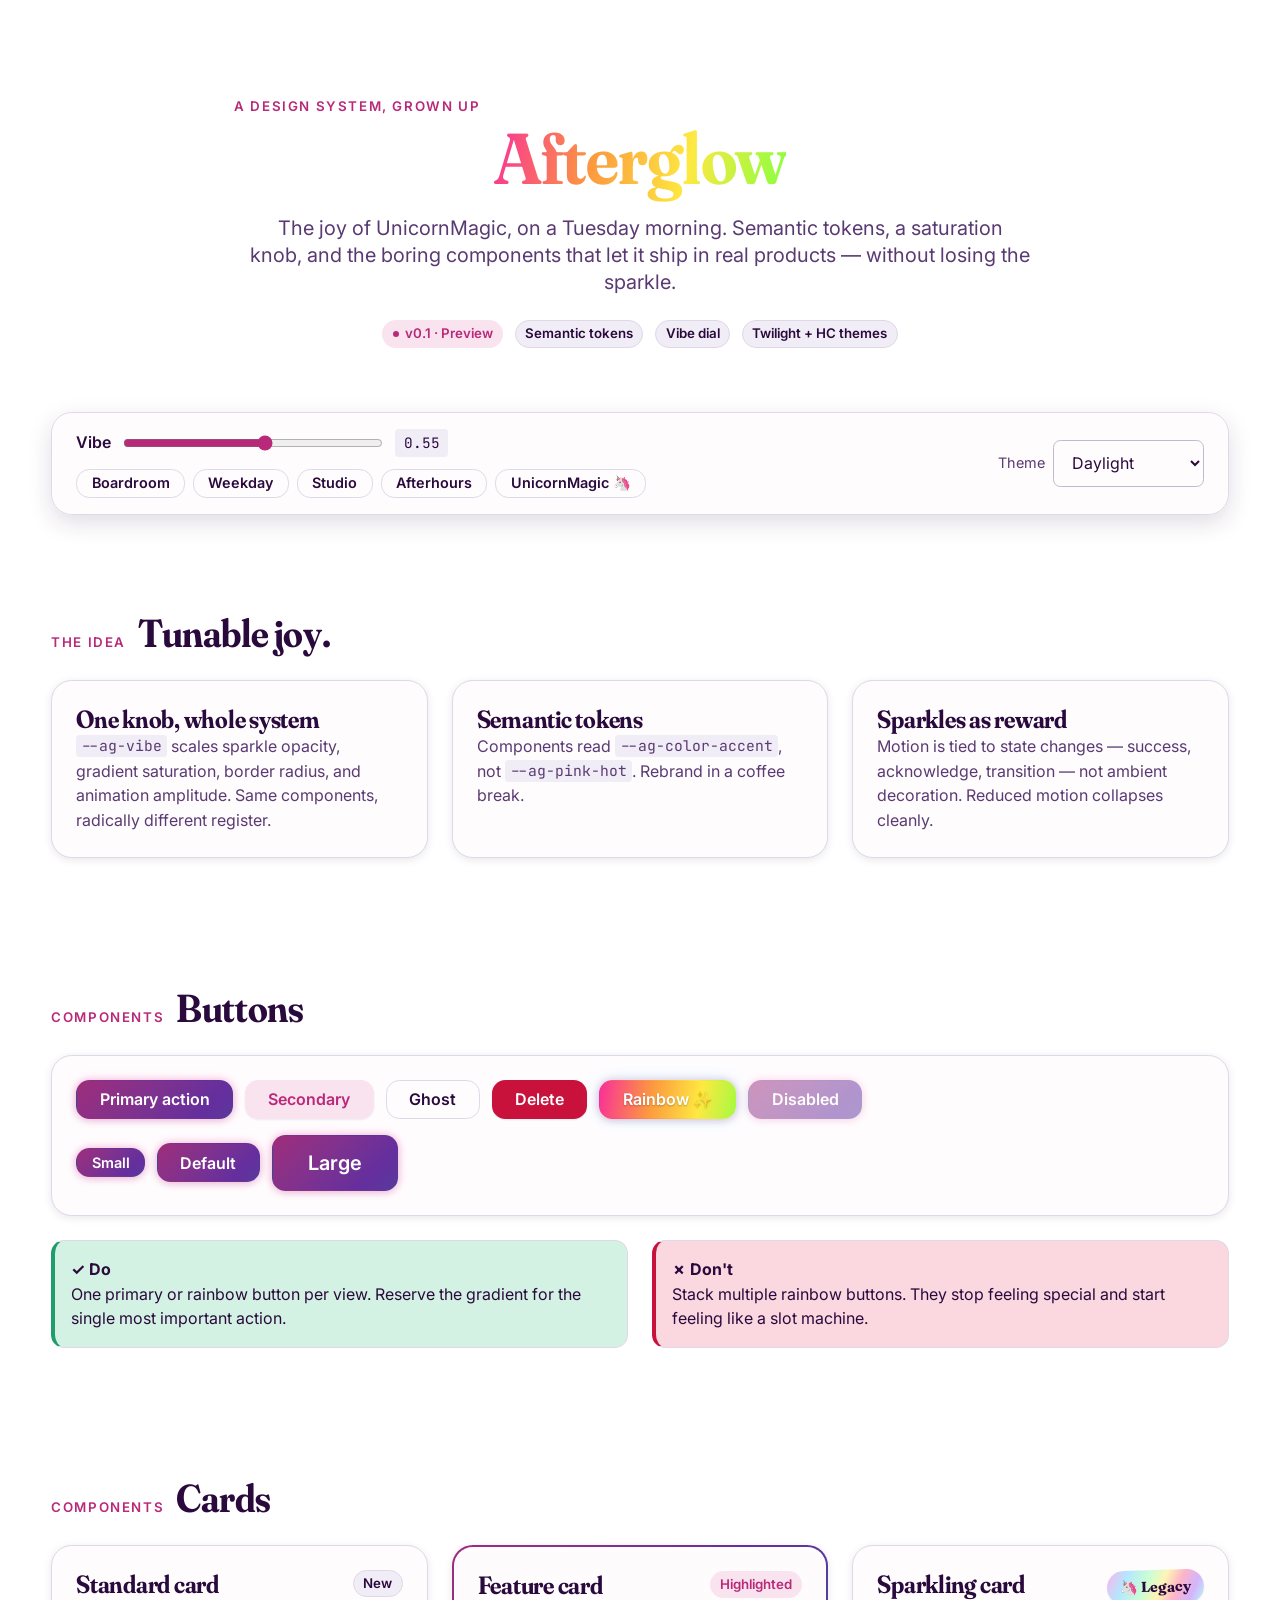
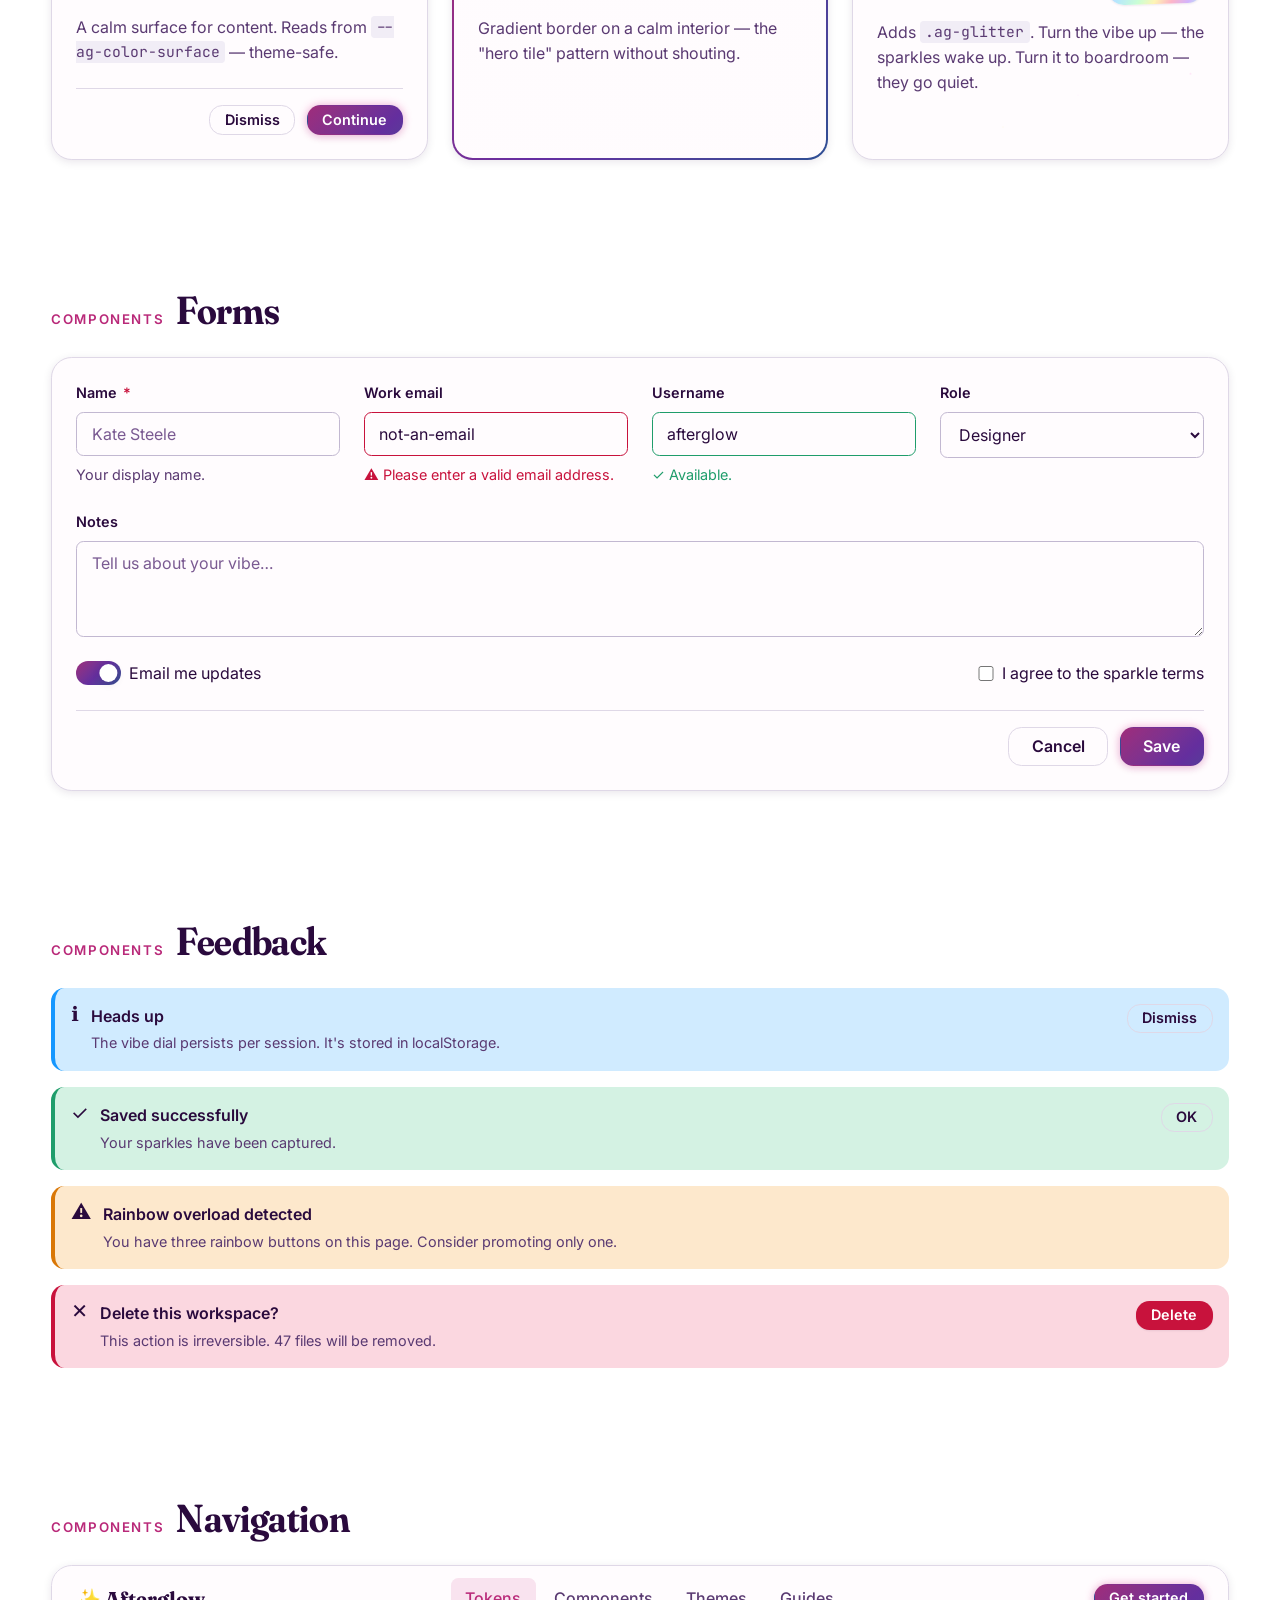
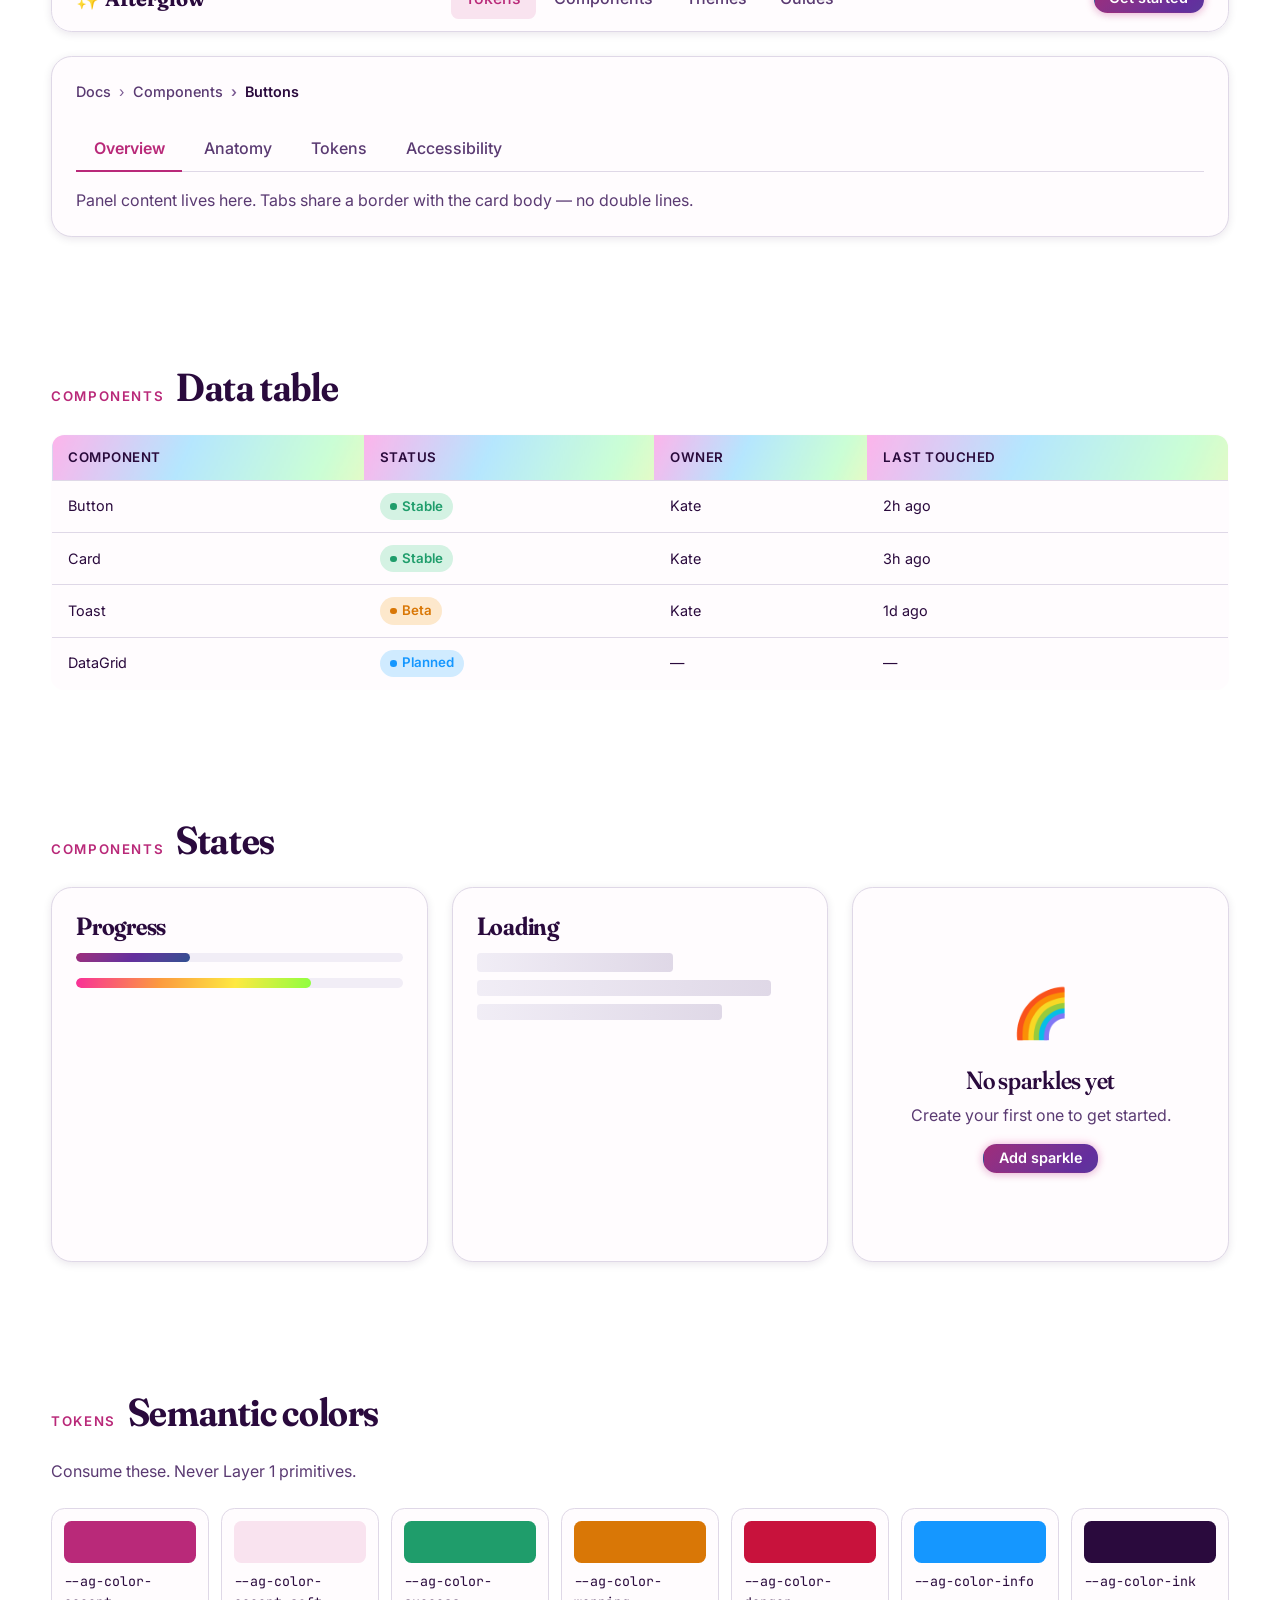
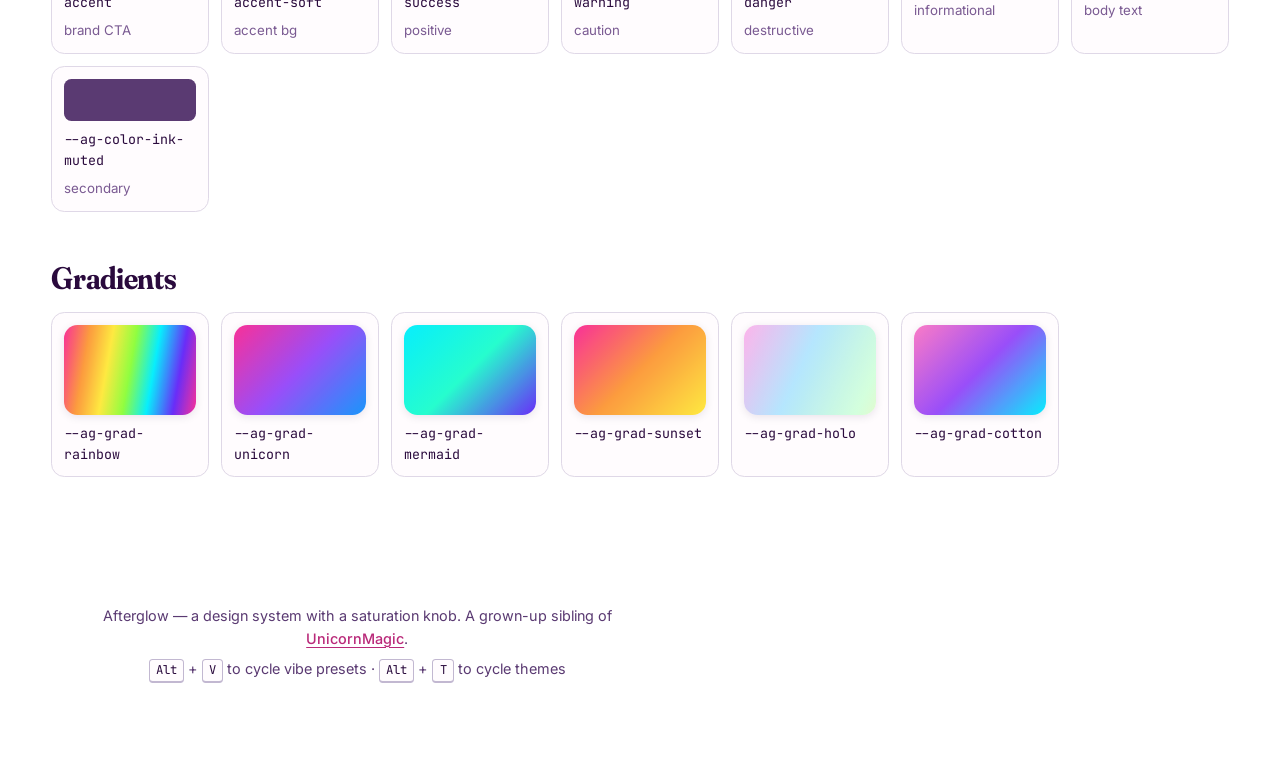
==== commit 6150982d: "Rescale vibe dial: 0 = calm, 1 = full UnicornMagic" ====
--- a/afterglow/index.html
+++ b/afterglow/index.html
@@ -101,14 +101,14 @@
     <div class="vibe-panel" role="region" aria-label="Vibe controls">
       <div class="vibe-panel__label">
         <label for="vibe-slider" style="font-weight: var(--ag-weight-semi);">Vibe</label>
-        <input id="vibe-slider" class="vibe-panel__slider" type="range" min="0" max="1" step="0.01" value="0.5" />
-        <span id="vibe-readout" class="vibe-panel__readout">0.50</span>
+        <input id="vibe-slider" class="vibe-panel__slider" type="range" min="0" max="1" step="0.01" value="0.55" />
+        <span id="vibe-readout" class="vibe-panel__readout">0.55</span>
         <div class="vibe-panel__presets" role="group" aria-label="Vibe presets">
-          <button class="ag-btn ag-btn--ghost ag-btn--sm" data-vibe-preset="0.15">Boardroom</button>
-          <button class="ag-btn ag-btn--ghost ag-btn--sm" data-vibe-preset="0.35">Weekday</button>
+          <button class="ag-btn ag-btn--ghost ag-btn--sm" data-vibe-preset="0">Boardroom</button>
+          <button class="ag-btn ag-btn--ghost ag-btn--sm" data-vibe-preset="0.3">Weekday</button>
           <button class="ag-btn ag-btn--ghost ag-btn--sm" data-vibe-preset="0.55">Studio</button>
           <button class="ag-btn ag-btn--ghost ag-btn--sm" data-vibe-preset="0.8">Afterhours</button>
-          <button class="ag-btn ag-btn--ghost ag-btn--sm" data-vibe-preset="1">Rave</button>
+          <button class="ag-btn ag-btn--ghost ag-btn--sm" data-vibe-preset="1">UnicornMagic 🦄</button>
         </div>
       </div>
       <div class="vibe-panel__theme">
@@ -532,6 +532,11 @@
         v = Math.max(0, Math.min(1, +v));
         root.style.setProperty('--ag-vibe', v.toFixed(2));
         root.style.setProperty('--ag-vibe-anim-play', v < 0.05 ? 'paused' : 'running');
+        // Threshold tier — flips fonts and other categorical switches
+        let tier = 'mid';
+        if (v <= 0.1) tier = 'calm';
+        else if (v >= 0.85) tier = 'party';
+        root.setAttribute('data-vibe-tier', tier);
         readout.textContent = v.toFixed(2);
         slider.value = v;
         localStorage.setItem('ag-vibe', v);
@@ -550,11 +555,11 @@
       themeSel.addEventListener('change', (e) => setTheme(e.target.value));
 
       // Restore
-      setVibe(localStorage.getItem('ag-vibe') ?? 0.5);
+      setVibe(localStorage.getItem('ag-vibe') ?? 0.55);
       setTheme(localStorage.getItem('ag-theme') || '');
 
       // Keyboard shortcuts
-      const presets = [0.15, 0.35, 0.55, 0.8, 1];
+      const presets = [0, 0.3, 0.55, 0.8, 1];
       const themes = ['', 'twilight', 'highcontrast'];
       let vi = 2, ti = 0;
       window.addEventListener('keydown', (e) => {
--- a/afterglow/css/tokens.css
+++ b/afterglow/css/tokens.css
@@ -46,6 +46,14 @@
   --ag-cloud:     #fff5fb;
   --ag-cloud-2:   #ffeaf7;
   --ag-white:     #ffffff;
+
+  /* "Anchor" restrained hues used at low vibe.
+     Everything vibe-interpolates FROM these TOWARD the neon primitives. */
+  --ag-anchor-accent:      #6a1e52;   /* deep plum — reads as a mature CTA */
+  --ag-anchor-accent-hover:#4d1339;
+  --ag-anchor-grad-a:      #3d1657;   /* grape-700 */
+  --ag-anchor-grad-b:      #2a0a3d;   /* grape-800 */
+  --ag-anchor-grad-c:      #150322;   /* grape-950 */
 
   /* Signal colors — tuned to sit next to gradients without clashing */
   --ag-success-500: #1f9d6b;
@@ -92,24 +100,30 @@
     var(--ag-lime), var(--ag-cyan), var(--ag-violet), var(--ag-pink-hot)
   );
 
-  /* Page wash — softer than the unicorn version so text stays readable at low vibe */
-  --ag-grad-page: radial-gradient(circle at 12% 18%, rgba(255, 122, 200, 0.28), transparent 42%),
-    radial-gradient(circle at 88% 12%, rgba(46, 197, 255, 0.22), transparent 40%),
-    radial-gradient(circle at 78% 82%, rgba(155, 77, 255, 0.22), transparent 44%),
-    linear-gradient(135deg, #fff8fc 0%, #f7f0fc 50%, #f0f9fd 100%);
+  /* Page wash — opacity of the dreamy multi-radial scales with vibe.
+     At vibe 0: near-white paper. At vibe 1: full UnicornMagic dreamscape. */
+  --ag-grad-page:
+    radial-gradient(circle at 12% 18%, rgba(255, 122, 200, calc(0.55 * var(--ag-vibe))), transparent 42%),
+    radial-gradient(circle at 88% 12%, rgba(46, 197, 255,  calc(0.5  * var(--ag-vibe))), transparent 40%),
+    radial-gradient(circle at 78% 82%, rgba(155, 77, 255,  calc(0.5  * var(--ag-vibe))), transparent 44%),
+    radial-gradient(circle at 22% 88%, rgba(141, 255, 58,  calc(0.42 * var(--ag-vibe))), transparent 42%),
+    linear-gradient(135deg,
+      color-mix(in oklab, #fafafa, #fff0fa calc(var(--ag-vibe) * 100%)) 0%,
+      color-mix(in oklab, #f7f7f9, #f3e8ff calc(var(--ag-vibe) * 100%)) 50%,
+      color-mix(in oklab, #f5f7fa, #e6fbff calc(var(--ag-vibe) * 100%)) 100%);
 
   /* ========================================================
      LAYER 2 — SEMANTIC TOKENS
      Components consume these. Rename freely without touching Layer 1.
      ======================================================== */
 
-  /* Surfaces */
-  --ag-color-bg:            var(--ag-cloud);
-  --ag-color-surface:       var(--ag-white);
-  --ag-color-surface-2:     var(--ag-cloud-2);
-  --ag-color-surface-sunk:  var(--ag-grape-100);
-  --ag-color-border:        var(--ag-grape-200);
-  --ag-color-border-strong: var(--ag-grape-300);
+  /* Surfaces — surface color drifts from clean white → pink-tinted cloud with vibe */
+  --ag-color-bg:            color-mix(in oklab, #fafafa, var(--ag-cloud)   calc(var(--ag-vibe) * 100%));
+  --ag-color-surface:       color-mix(in oklab, #ffffff, var(--ag-cloud)   calc(var(--ag-vibe) * 60%));
+  --ag-color-surface-2:     color-mix(in oklab, #f7f7f9, var(--ag-cloud-2) calc(var(--ag-vibe) * 100%));
+  --ag-color-surface-sunk:  color-mix(in oklab, #eef0f3, var(--ag-grape-100) calc(var(--ag-vibe) * 100%));
+  --ag-color-border:        color-mix(in oklab, #d8d8de, var(--ag-grape-200) calc(var(--ag-vibe) * 100%));
+  --ag-color-border-strong: color-mix(in oklab, #b8b8c2, var(--ag-grape-300) calc(var(--ag-vibe) * 100%));
   --ag-color-overlay:       rgba(21, 3, 34, 0.55);
 
   /* Text */
@@ -118,12 +132,18 @@
   --ag-color-ink-subtle:  var(--ag-grape-500);
   --ag-color-ink-inverse: var(--ag-white);
 
-  /* Accent (brand) — one canonical CTA color, one accent gradient */
-  --ag-color-accent:         var(--ag-pink-hot);
-  --ag-color-accent-hover:   var(--ag-magenta);
-  --ag-color-accent-ink:     var(--ag-white);
-  --ag-color-accent-soft:    #ffe0ef;
-  --ag-color-accent-gradient: var(--ag-grad-unicorn);
+  /* Accent (brand) — interpolates from anchor plum at vibe 0 → hot pink at vibe 1.
+     Gradient built from three color-mixed stops so vibe 0 reads as a calm solid,
+     vibe 1 fully explodes into pink → purple → electric-blue UnicornMagic. */
+  --ag-color-accent:       color-mix(in oklab, var(--ag-anchor-accent),       var(--ag-pink-hot)       calc(var(--ag-vibe) * 100%));
+  --ag-color-accent-hover: color-mix(in oklab, var(--ag-anchor-accent-hover), var(--ag-magenta)        calc(var(--ag-vibe) * 100%));
+  --ag-color-accent-ink:   var(--ag-white);
+  --ag-color-accent-soft:  color-mix(in oklab, #f1e6ee, #ffe0ef                calc(var(--ag-vibe) * 100%));
+
+  --_ag-grad-a: color-mix(in oklab, var(--ag-anchor-grad-a), var(--ag-pink-hot)       calc(var(--ag-vibe) * 100%));
+  --_ag-grad-b: color-mix(in oklab, var(--ag-anchor-grad-b), var(--ag-purple)         calc(var(--ag-vibe) * 100%));
+  --_ag-grad-c: color-mix(in oklab, var(--ag-anchor-grad-c), var(--ag-blue-electric)  calc(var(--ag-vibe) * 100%));
+  --ag-color-accent-gradient: linear-gradient(135deg, var(--_ag-grad-a), var(--_ag-grad-b), var(--_ag-grad-c));
 
   /* Status */
   --ag-color-success:      var(--ag-success-500);
@@ -193,7 +213,7 @@
   /* ========================================================
      RADII — the vibe dial scales these
      ======================================================== */
-  --ag-radius-scale: calc(0.6 + var(--ag-vibe) * 0.4); /* 0.6x → 1.0x */
+  --ag-radius-scale: calc(0.35 + var(--ag-vibe) * 1.05); /* 0.35x @ boardroom → 1.4x @ rave */
   --ag-radius-xs:   calc(0.25rem * var(--ag-radius-scale));
   --ag-radius-sm:   calc(0.5rem  * var(--ag-radius-scale));
   --ag-radius-md:   calc(0.9rem  * var(--ag-radius-scale));
@@ -260,17 +280,18 @@
   /* Derived scalars — components consume these, not --ag-vibe directly */
   --ag-vibe-sparkle-opacity: var(--ag-vibe);
   --ag-vibe-glow-strength:   var(--ag-vibe);
-  --ag-vibe-gradient-sat:    calc(60% + var(--ag-vibe) * 80%);    /* 60% → 140% */
-  --ag-vibe-motion-amp:      calc(0.4 + var(--ag-vibe) * 0.8);    /* 0.4x → 1.2x */
+  --ag-vibe-gradient-sat:    calc(30% + var(--ag-vibe) * 120%);   /* 30% @ 0 → 150% @ 1 */
+  --ag-vibe-motion-amp:      calc(0.2 + var(--ag-vibe) * 1.1);    /* 0.2x → 1.3x */
   --ag-vibe-anim-play:       running;   /* toggled to 'paused' at vibe 0 */
 }
 
 /* Vibe presets — apply as class or data-attribute on any element */
-[data-vibe='boardroom'] { --ag-vibe: 0.15; --ag-vibe-anim-play: paused; }
-[data-vibe='weekday']   { --ag-vibe: 0.35; }
+[data-vibe='boardroom'] { --ag-vibe: 0;    --ag-vibe-anim-play: paused; }
+[data-vibe='weekday']   { --ag-vibe: 0.3; }
 [data-vibe='studio']    { --ag-vibe: 0.55; }
 [data-vibe='afterhours']{ --ag-vibe: 0.8; }
 [data-vibe='rave']      { --ag-vibe: 1; }
+[data-vibe='unicorn']   { --ag-vibe: 1; }
 
 /* ============================================================
    THEMES — semantic remaps only. Never touches Layer 1.
--- a/afterglow/css/base.css
+++ b/afterglow/css/base.css
@@ -3,7 +3,7 @@
    Reset, typography, canvas. Reads only from semantic tokens.
    ============================================================ */
 
-@import url('https://fonts.googleapis.com/css2?family=Fraunces:opsz,wght,SOFT,WONK@9..144,400;9..144,500;9..144,600;9..144,700;9..144,800&family=Inter:wght@400;500;600;700&family=JetBrains+Mono:wght@400;600&display=swap');
+@import url('https://fonts.googleapis.com/css2?family=Fraunces:opsz,wght,SOFT,WONK@9..144,400;9..144,500;9..144,600;9..144,700;9..144,800&family=Inter:wght@400;500;600;700&family=Baloo+2:wght@500;600;700;800&family=Quicksand:wght@500;600;700&family=JetBrains+Mono:wght@400;600&display=swap');
 
 *,
 *::before,
@@ -26,6 +26,15 @@
   -webkit-font-smoothing: antialiased;
   text-rendering: optimizeLegibility;
   overflow-x: hidden;
+  transition: background-color var(--ag-motion-transition);
+}
+
+/* Threshold font swap — at the top of the dial the whole page
+   flips into full UnicornMagic bubbly mode: Baloo 2 + Quicksand.
+   Set by the vibe slider JS on <html>. */
+[data-vibe-tier='party'] {
+  --ag-font-display: 'Baloo 2', 'Fraunces', ui-serif, Georgia, serif;
+  --ag-font-body:    'Quicksand', 'Inter', system-ui, sans-serif;
 }
 
 /* Display headings use Fraunces variable axes — the "grown-up but fun" secret */
@@ -46,11 +55,13 @@
 h5 { font-size: var(--ag-text-lg); }
 h6 { font-size: var(--ag-text-md); text-transform: uppercase; letter-spacing: var(--ag-tracking-wider); }
 
-/* Vibe dial scales display softness — subtle at boardroom, wonky at rave */
+/* Vibe dial scales display softness AND weight — subtle editorial at boardroom,
+   bubbly at rave. Fraunces axis sweep is the "growing up" secret. */
 h1, h2, h3 {
   font-variation-settings: 'opsz' 144,
-                           'SOFT' calc(20 + var(--ag-vibe) * 80),
-                           'WONK' 0;
+                           'SOFT' calc(0 + var(--ag-vibe) * 100),
+                           'WONK' calc(var(--ag-vibe) * 1);
+  font-weight: calc(500 + var(--ag-vibe) * 300);
 }
 
 p { max-width: 68ch; }
@@ -96,15 +107,16 @@
   color: var(--ag-color-accent-ink);
 }
 
-/* Scrollbar — restrained gradient, not a candy stick */
+/* Scrollbar — starts restrained, gradient bleeds in with vibe */
 ::-webkit-scrollbar { width: 12px; height: 12px; }
 ::-webkit-scrollbar-track { background: var(--ag-color-surface-sunk); }
 ::-webkit-scrollbar-thumb {
-  background: var(--ag-color-border-strong);
+  background: var(--ag-color-accent-gradient);
+  filter: saturate(var(--ag-vibe-gradient-sat));
   border-radius: var(--ag-radius-pill);
   border: 3px solid var(--ag-color-surface-sunk);
 }
-::-webkit-scrollbar-thumb:hover { background: var(--ag-color-accent); }
+::-webkit-scrollbar-thumb:hover { filter: saturate(calc(var(--ag-vibe-gradient-sat) + 30%)); }
 
 /* --------------------------------------------------------
    Layout primitives
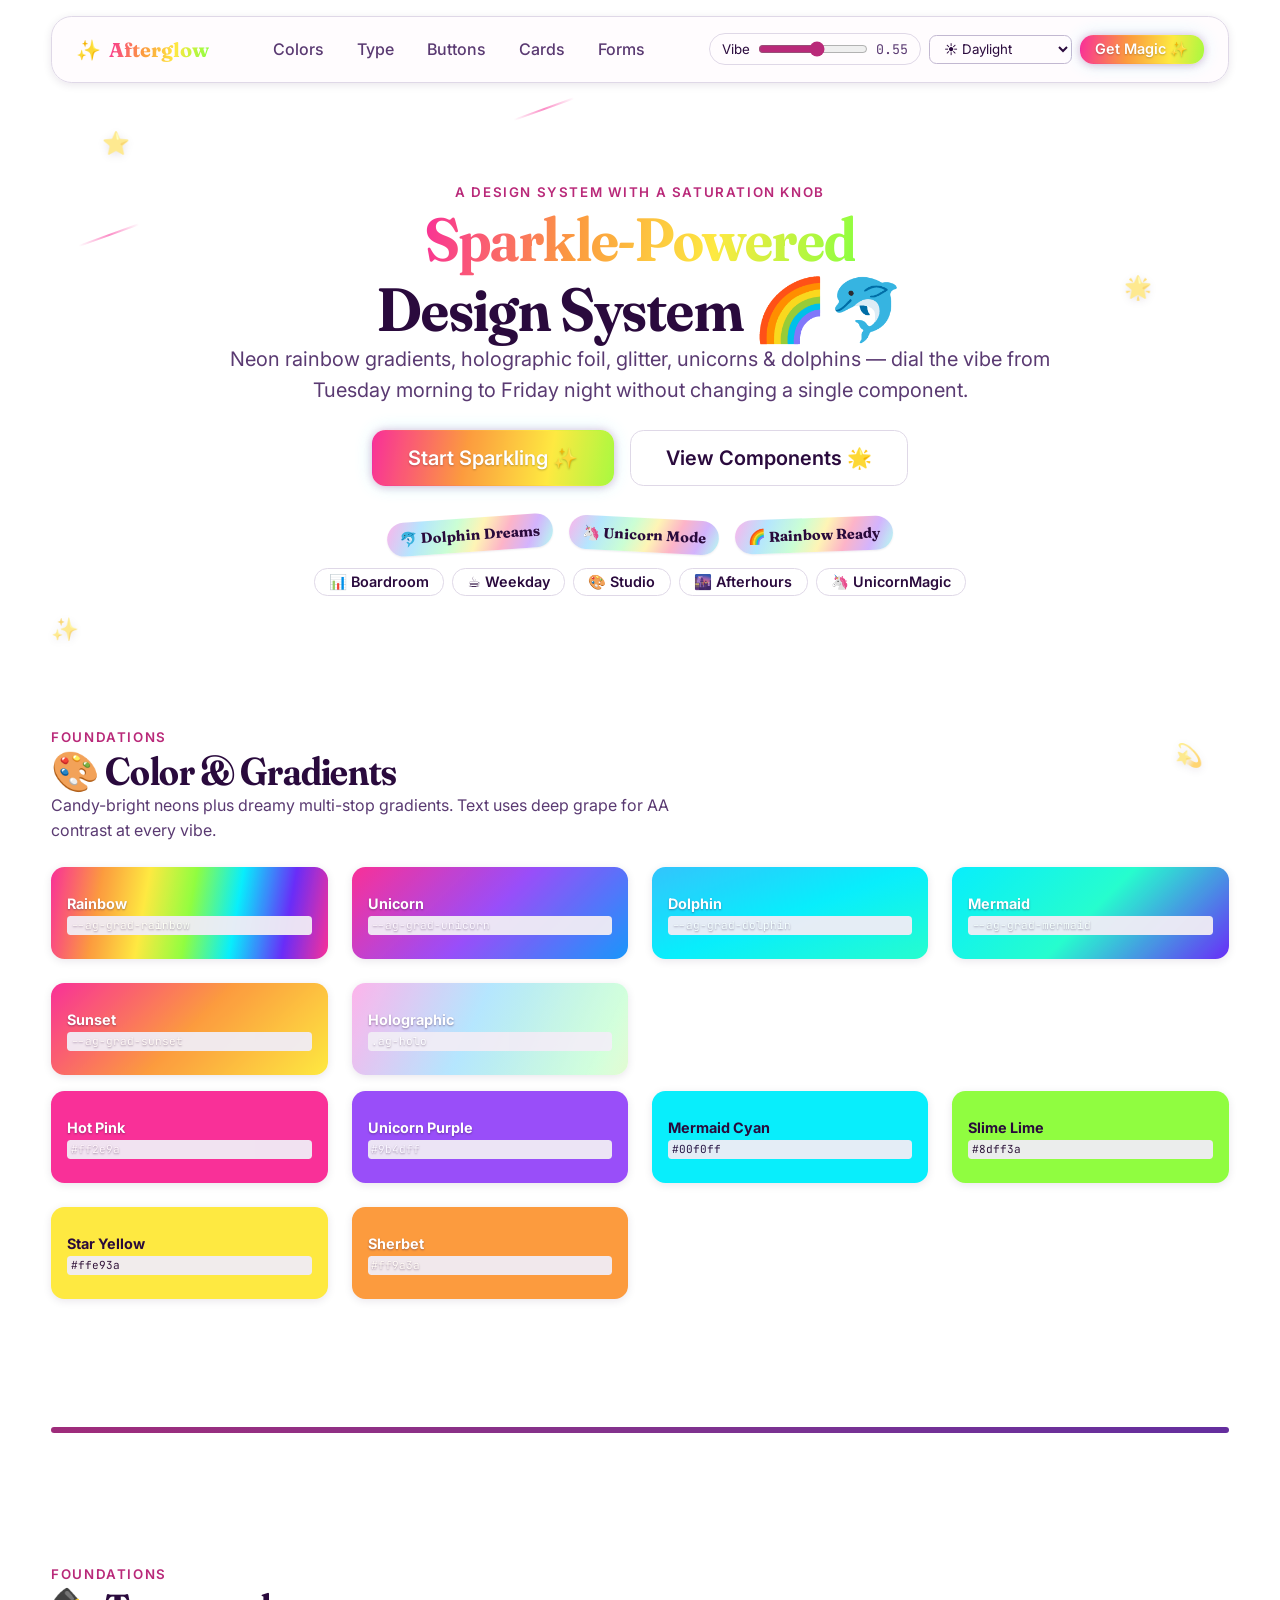
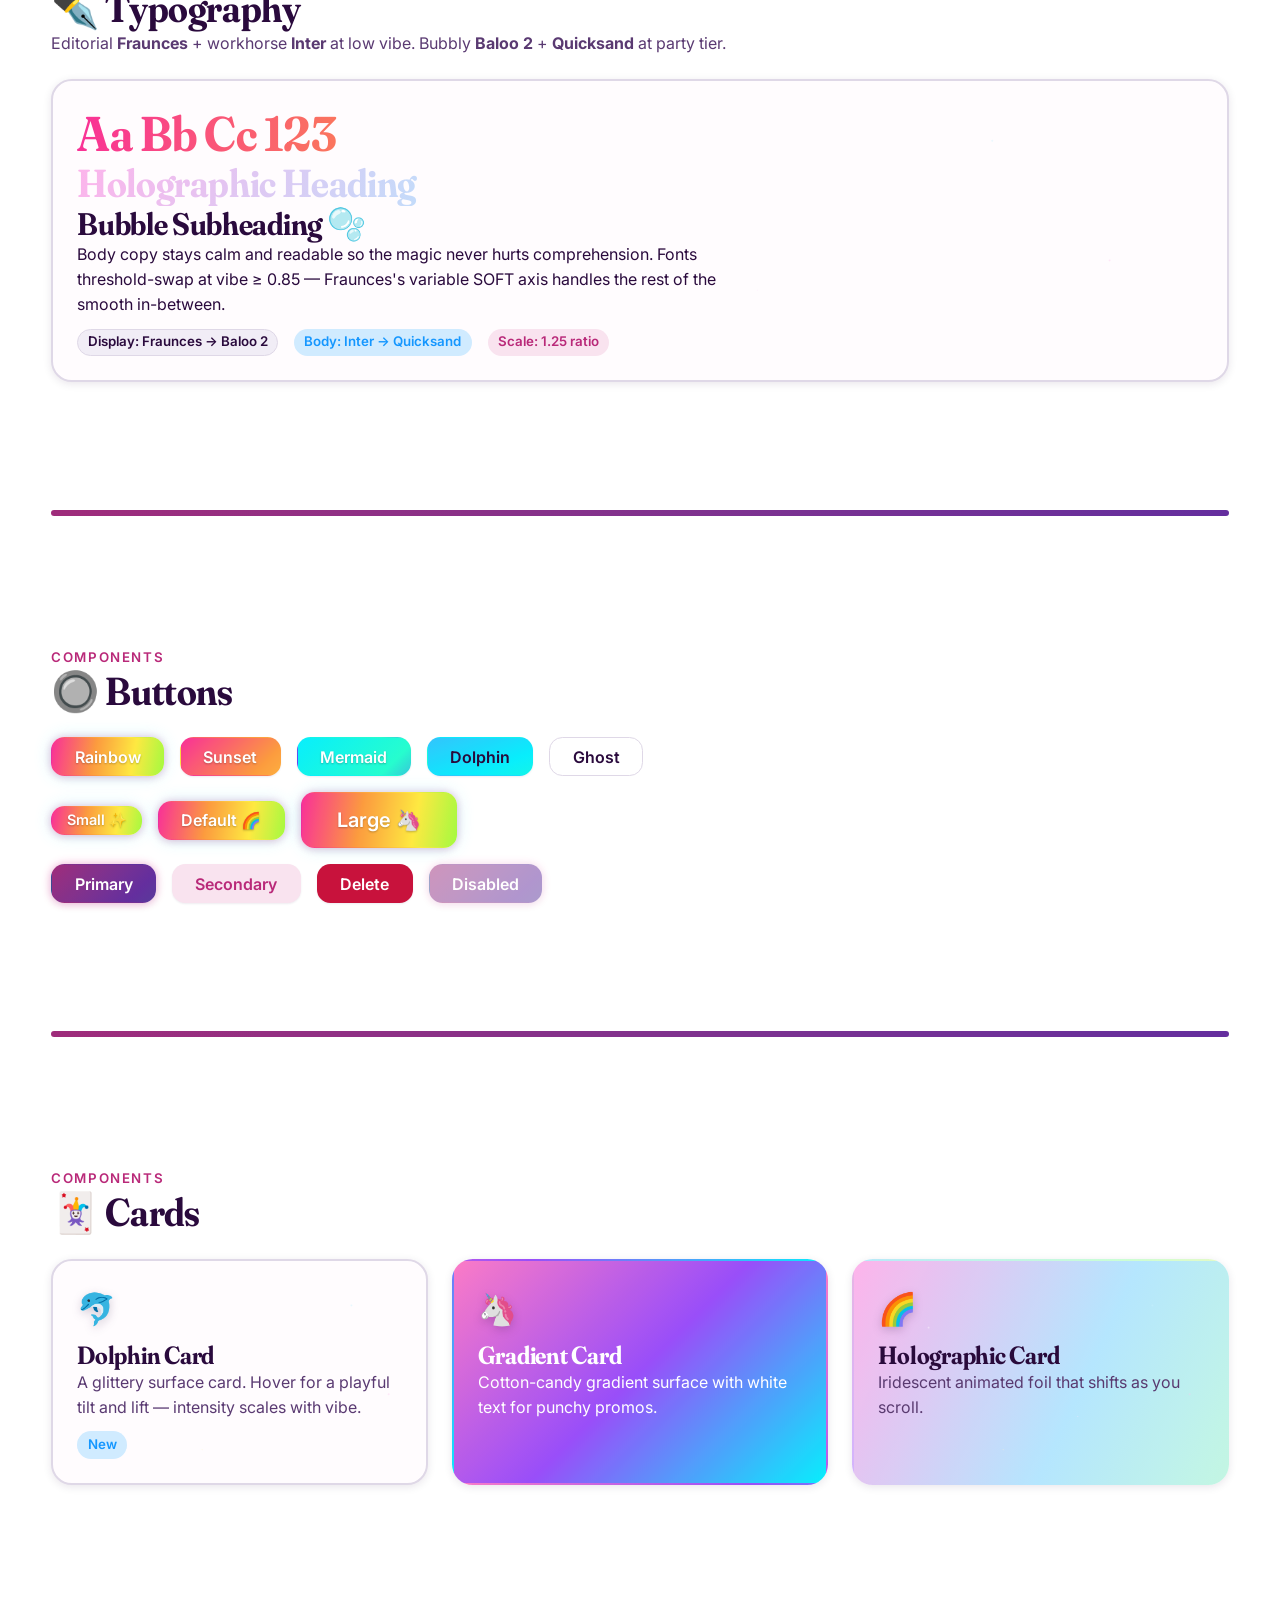
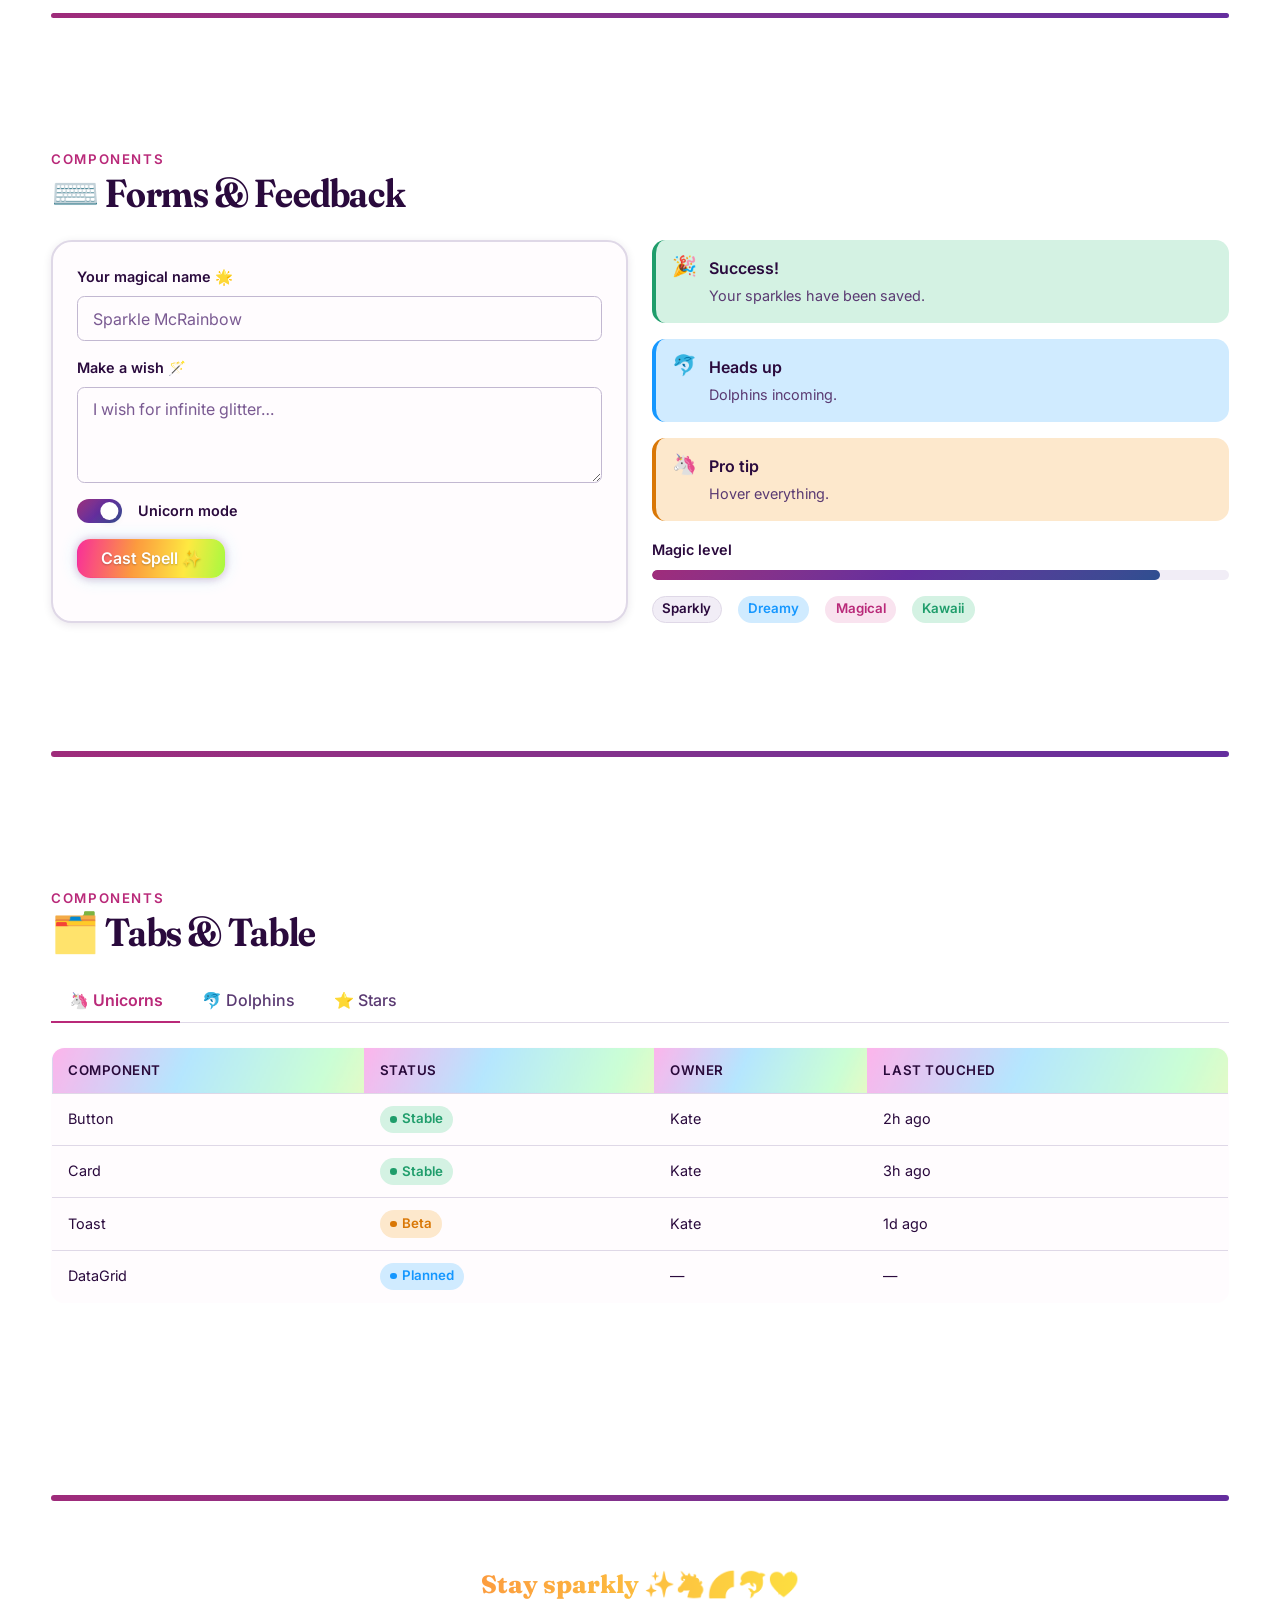
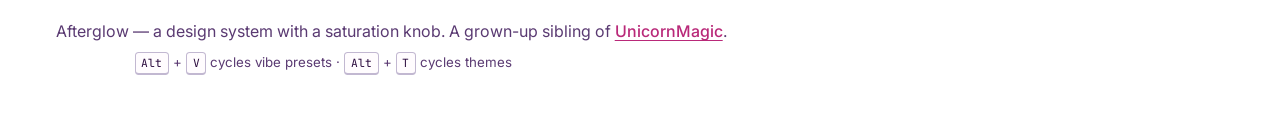
==== commit 73be50a5: "Rebuild showcase to mirror UnicornMagic; add star/shooting-star/bob/spin effects" ====
--- a/afterglow/index.html
+++ b/afterglow/index.html
@@ -3,525 +3,328 @@
 <head>
   <meta charset="utf-8" />
   <meta name="viewport" content="width=device-width, initial-scale=1" />
-  <title>Afterglow — a design system with a saturation knob</title>
-  <meta name="description" content="Afterglow: the joy of UnicornMagic, grown up. Semantic tokens, a vibe dial, and components that ship in real products." />
+  <title>✨ Afterglow — a design system with a saturation knob</title>
+  <meta name="description" content="Afterglow: the joy of UnicornMagic, on a Tuesday morning. One vibe dial, whole system." />
   <link rel="stylesheet" href="css/tokens.css" />
   <link rel="stylesheet" href="css/base.css" />
   <link rel="stylesheet" href="css/effects.css" />
   <link rel="stylesheet" href="css/components.css" />
   <style>
-    /* Page-only styles — never reach into the system */
-    .hero { padding-block: var(--ag-space-9) var(--ag-space-8); text-align: center; position: relative; }
-    .hero h1 { font-size: clamp(2.5rem, 7vw, 4.5rem); margin-bottom: var(--ag-space-4); }
-    .hero .ag-lede { margin-inline: auto; }
-    .hero__meta { margin-top: var(--ag-space-5); }
-
-    /* The vibe dial control */
-    .vibe-panel {
-      position: sticky; top: var(--ag-space-4);
-      z-index: var(--ag-z-sticky);
-      background: color-mix(in oklab, var(--ag-color-surface), transparent 8%);
-      backdrop-filter: blur(14px);
+    /* Page-local glue only — everything reusable lives in the system files */
+    .ag-hero {
+      position: relative;
+      text-align: center;
+      padding-block: var(--ag-space-9) var(--ag-space-8);
+    }
+    .ag-hero h1 {
+      font-size: clamp(2.6rem, 7vw, var(--ag-text-5xl));
+      line-height: var(--ag-leading-tight);
+    }
+    .ag-hero p { margin-inline: auto; font-size: var(--ag-text-lg); }
+    .ag-btn-row { display: flex; flex-wrap: wrap; gap: var(--ag-space-4); justify-content: center; margin-top: var(--ag-space-5); }
+    .section-head { margin-bottom: var(--ag-space-5); }
+    .demo-row { display: flex; flex-wrap: wrap; gap: var(--ag-space-4); align-items: center; }
+    footer { text-align: center; padding-block: var(--ag-space-8); }
+
+    /* The vibe control — small, tucked into the nav so it doesn't dominate */
+    .vibe-mini {
+      display: inline-flex;
+      align-items: center;
+      gap: var(--ag-space-2);
+      padding: 0.35em 0.9em;
+      background: color-mix(in oklab, var(--ag-color-surface), transparent 20%);
       border: 1px solid var(--ag-color-border);
-      border-radius: var(--ag-radius-lg);
-      padding: var(--ag-space-4) var(--ag-space-5);
-      box-shadow: var(--ag-shadow-md);
-      display: grid;
-      grid-template-columns: 1fr auto;
-      gap: var(--ag-space-4);
-      align-items: center;
-      margin-bottom: var(--ag-space-6);
-    }
-    .vibe-panel__label { display: flex; align-items: center; gap: var(--ag-space-3); flex-wrap: wrap; }
-    .vibe-panel__slider { width: 260px; max-width: 100%; accent-color: var(--ag-color-accent); }
-    .vibe-panel__readout {
+      border-radius: var(--ag-radius-pill);
+      font-size: var(--ag-text-xs);
+    }
+    .vibe-mini input[type=range] { width: 110px; accent-color: var(--ag-color-accent); }
+    .vibe-mini__readout {
       font-family: var(--ag-font-mono);
-      font-size: var(--ag-text-sm);
-      background: var(--ag-color-surface-sunk);
-      padding: 0.2em 0.6em;
-      border-radius: var(--ag-radius-xs);
-    }
-    .vibe-panel__presets { display: flex; gap: var(--ag-space-2); flex-wrap: wrap; }
-    .vibe-panel__theme { display: flex; gap: var(--ag-space-2); align-items: center; }
-
-    .section-eyebrow { display: flex; align-items: baseline; gap: var(--ag-space-3); margin-bottom: var(--ag-space-5); }
-    .swatches { display: grid; grid-template-columns: repeat(auto-fill, minmax(140px, 1fr)); gap: var(--ag-space-3); }
-    .swatch {
-      display: flex; flex-direction: column; gap: var(--ag-space-2);
-      padding: var(--ag-space-3);
-      border-radius: var(--ag-radius-md);
-      background: var(--ag-color-surface);
-      border: 1px solid var(--ag-color-border);
-      font-size: var(--ag-text-xs);
-    }
-    .swatch__chip { height: 42px; border-radius: var(--ag-radius-sm); }
-    .swatch__name { font-family: var(--ag-font-mono); color: var(--ag-color-ink); }
-    .swatch__hex  { color: var(--ag-color-ink-subtle); }
-
-    .grad-tile { height: 90px; border-radius: var(--ag-radius-md); box-shadow: var(--ag-shadow-sm); filter: saturate(var(--ag-vibe-gradient-sat)); }
-
-    .usage-row { display: grid; grid-template-columns: 1fr 1fr; gap: var(--ag-space-5); }
-    @media (max-width: 720px) { .usage-row { grid-template-columns: 1fr; } }
-
-    .usage__do,
-    .usage__dont {
-      padding: var(--ag-space-4);
-      border-radius: var(--ag-radius-md);
-      border: 1px solid var(--ag-color-border);
-    }
-    .usage__do   { border-left: 4px solid var(--ag-color-success); background: var(--ag-color-success-soft); }
-    .usage__dont { border-left: 4px solid var(--ag-color-danger);  background: var(--ag-color-danger-soft); }
-
-    footer { padding-block: var(--ag-space-8) var(--ag-space-9); text-align: center; color: var(--ag-color-ink-muted); font-size: var(--ag-text-sm); }
+      color: var(--ag-color-ink-muted);
+      min-width: 2.4em;
+    }
+    [data-vibe-tier='party'] .vibe-mini { border-width: 2px; }
+
+    /* Preset chips */
+    .preset-row {
+      display: flex; gap: var(--ag-space-2); justify-content: center; flex-wrap: wrap;
+      margin-top: var(--ag-space-4);
+    }
+    .preset-row .ag-btn { padding: 0.4em 1em; font-size: var(--ag-text-sm); }
   </style>
 </head>
 <body>
-  <div class="ag-container">
-    <!-- =========================================================
-         HERO
-         ========================================================= -->
-    <section class="hero">
-      <p class="ag-eyebrow">A design system, grown up</p>
-      <h1><span class="ag-text-gradient">Afterglow</span></h1>
-      <p class="ag-lede">
-        The joy of UnicornMagic, on a Tuesday morning. Semantic tokens, a saturation knob,
-        and the boring components that let it ship in real products — without losing the sparkle.
-      </p>
-      <div class="hero__meta ag-cluster" style="justify-content: center;">
-        <span class="ag-badge ag-badge--accent"><span class="ag-badge__dot"></span> v0.1 · Preview</span>
-        <span class="ag-badge">Semantic tokens</span>
-        <span class="ag-badge">Vibe dial</span>
-        <span class="ag-badge">Twilight + HC themes</span>
-      </div>
-    </section>
-
-    <!-- =========================================================
-         THE VIBE DIAL — the killer feature. Interactive.
-         ========================================================= -->
-    <div class="vibe-panel" role="region" aria-label="Vibe controls">
-      <div class="vibe-panel__label">
-        <label for="vibe-slider" style="font-weight: var(--ag-weight-semi);">Vibe</label>
-        <input id="vibe-slider" class="vibe-panel__slider" type="range" min="0" max="1" step="0.01" value="0.55" />
-        <span id="vibe-readout" class="vibe-panel__readout">0.55</span>
-        <div class="vibe-panel__presets" role="group" aria-label="Vibe presets">
-          <button class="ag-btn ag-btn--ghost ag-btn--sm" data-vibe-preset="0">Boardroom</button>
-          <button class="ag-btn ag-btn--ghost ag-btn--sm" data-vibe-preset="0.3">Weekday</button>
-          <button class="ag-btn ag-btn--ghost ag-btn--sm" data-vibe-preset="0.55">Studio</button>
-          <button class="ag-btn ag-btn--ghost ag-btn--sm" data-vibe-preset="0.8">Afterhours</button>
-          <button class="ag-btn ag-btn--ghost ag-btn--sm" data-vibe-preset="1">UnicornMagic 🦄</button>
+
+  <!-- ✨ Decorative sparkle field (opacity scales with vibe) -->
+  <div aria-hidden="true" class="ag-decoration">
+    <span class="ag-star" style="top: 14%; left: 8%;">⭐</span>
+    <span class="ag-star" style="top: 30%; right: 10%; animation-delay: .6s;">🌟</span>
+    <span class="ag-star" style="top: 68%; left: 4%;">✨</span>
+    <span class="ag-star" style="top: 82%; right: 6%; animation-delay: 1.2s;">💫</span>
+    <span class="ag-shooting-star" style="top: 12%; left: 40%;"></span>
+    <span class="ag-shooting-star" style="top: 26%; left: 6%; animation-delay: 1.6s;"></span>
+  </div>
+
+  <!-- 🧭 NAV -->
+  <nav class="ag-nav ag-container" style="margin-top: var(--ag-space-4);" aria-label="Primary">
+    <a href="#" class="ag-nav__brand">
+      <span class="ag-bob">✨</span> <span class="ag-text-gradient">Afterglow</span>
+    </a>
+    <ul class="ag-nav__links" role="list">
+      <li><a href="#colors" class="ag-nav__link">Colors</a></li>
+      <li><a href="#type" class="ag-nav__link">Type</a></li>
+      <li><a href="#buttons" class="ag-nav__link">Buttons</a></li>
+      <li><a href="#cards" class="ag-nav__link">Cards</a></li>
+      <li><a href="#forms" class="ag-nav__link">Forms</a></li>
+    </ul>
+    <div style="display: flex; gap: var(--ag-space-2); align-items: center;">
+      <label class="vibe-mini" title="Drag to change the vibe">
+        <span>Vibe</span>
+        <input id="vibe-slider" type="range" min="0" max="1" step="0.01" value="0.55" />
+        <span id="vibe-readout" class="vibe-mini__readout">0.55</span>
+      </label>
+      <select id="theme-select" class="ag-select" style="width: auto; padding: 0.35em 0.8em; font-size: var(--ag-text-xs);" aria-label="Theme">
+        <option value="">☀ Daylight</option>
+        <option value="twilight">🌙 Twilight</option>
+        <option value="highcontrast">◐ High contrast</option>
+      </select>
+      <a class="ag-btn ag-btn--sm ag-btn--rainbow" href="#get-started">Get Magic ✨</a>
+    </div>
+  </nav>
+
+  <!-- 🌈 HERO -->
+  <header class="ag-hero ag-container">
+    <span class="ag-eyebrow">A design system with a saturation knob</span>
+    <h1>
+      <span class="ag-text-gradient">Sparkle-Powered</span><br />
+      Design System 🌈🐬
+    </h1>
+    <p class="ag-muted">
+      Neon rainbow gradients, holographic foil, glitter, unicorns &amp; dolphins —
+      dial the vibe from Tuesday morning to Friday night without changing a single component.
+    </p>
+    <div class="ag-btn-row" id="get-started">
+      <button class="ag-btn ag-btn--rainbow ag-btn--lg">Start Sparkling ✨</button>
+      <button class="ag-btn ag-btn--ghost ag-btn--lg">View Components 🌟</button>
+    </div>
+    <div class="demo-row" style="justify-content:center; margin-top: var(--ag-space-6);">
+      <span class="ag-sticker" style="transform: rotate(-4deg);">🐬 Dolphin Dreams</span>
+      <span class="ag-sticker" style="transform: rotate(3deg);">🦄 Unicorn Mode</span>
+      <span class="ag-sticker" style="transform: rotate(-2deg);">🌈 Rainbow Ready</span>
+    </div>
+
+    <!-- Vibe presets — the one big control -->
+    <div class="preset-row" role="group" aria-label="Vibe presets">
+      <button class="ag-btn ag-btn--ghost" data-vibe-preset="0">📊 Boardroom</button>
+      <button class="ag-btn ag-btn--ghost" data-vibe-preset="0.3">☕ Weekday</button>
+      <button class="ag-btn ag-btn--ghost" data-vibe-preset="0.55">🎨 Studio</button>
+      <button class="ag-btn ag-btn--ghost" data-vibe-preset="0.8">🌆 Afterhours</button>
+      <button class="ag-btn ag-btn--ghost" data-vibe-preset="1">🦄 UnicornMagic</button>
+    </div>
+  </header>
+
+  <main class="ag-container">
+
+    <!-- 🎨 COLORS -->
+    <section class="ag-section" id="colors">
+      <div class="section-head">
+        <span class="ag-eyebrow">Foundations</span>
+        <h2>🎨 Color &amp; Gradients</h2>
+        <p class="ag-muted">Candy-bright neons plus dreamy multi-stop gradients. Text uses deep grape for AA contrast at every vibe.</p>
+      </div>
+      <div class="ag-grid">
+        <div class="ag-swatch-tile" style="background: var(--ag-grad-rainbow);">Rainbow <code>--ag-grad-rainbow</code></div>
+        <div class="ag-swatch-tile" style="background: var(--ag-grad-unicorn);">Unicorn <code>--ag-grad-unicorn</code></div>
+        <div class="ag-swatch-tile" style="background: var(--ag-grad-dolphin);">Dolphin <code>--ag-grad-dolphin</code></div>
+        <div class="ag-swatch-tile" style="background: var(--ag-grad-mermaid);">Mermaid <code>--ag-grad-mermaid</code></div>
+        <div class="ag-swatch-tile" style="background: var(--ag-grad-sunset);">Sunset <code>--ag-grad-sunset</code></div>
+        <div class="ag-swatch-tile ag-holo">Holographic <code>.ag-holo</code></div>
+      </div>
+      <div class="ag-grid" style="margin-top: var(--ag-space-4);">
+        <div class="ag-swatch-tile" style="background: var(--ag-pink-hot);">Hot Pink <code>#ff2e9a</code></div>
+        <div class="ag-swatch-tile" style="background: var(--ag-purple);">Unicorn Purple <code>#9b4dff</code></div>
+        <div class="ag-swatch-tile" style="background: var(--ag-cyan); color: var(--ag-grape-800); text-shadow: none;">Mermaid Cyan <code>#00f0ff</code></div>
+        <div class="ag-swatch-tile" style="background: var(--ag-lime); color: var(--ag-grape-800); text-shadow: none;">Slime Lime <code>#8dff3a</code></div>
+        <div class="ag-swatch-tile" style="background: var(--ag-yellow); color: var(--ag-grape-800); text-shadow: none;">Star Yellow <code>#ffe93a</code></div>
+        <div class="ag-swatch-tile" style="background: var(--ag-orange);">Sherbet <code>#ff9a3a</code></div>
+      </div>
+    </section>
+
+    <hr class="ag-divider" />
+
+    <!-- ✒️ TYPOGRAPHY -->
+    <section class="ag-section" id="type">
+      <div class="section-head">
+        <span class="ag-eyebrow">Foundations</span>
+        <h2>✒️ Typography</h2>
+        <p class="ag-muted">Editorial <strong>Fraunces</strong> + workhorse <strong>Inter</strong> at low vibe. Bubbly <strong>Baloo 2</strong> + <strong>Quicksand</strong> at party tier.</p>
+      </div>
+      <div class="ag-card ag-glitter">
+        <h1 class="ag-text-gradient">Aa Bb Cc 123</h1>
+        <h2 class="ag-text-holo">Holographic Heading</h2>
+        <h3>Bubble Subheading 🫧</h3>
+        <p>Body copy stays calm and readable so the magic never hurts comprehension. Fonts threshold-swap at vibe ≥ 0.85 — Fraunces's variable SOFT axis handles the rest of the smooth in-between.</p>
+        <div class="demo-row" style="margin-top: var(--ag-space-3);">
+          <span class="ag-badge">Display: Fraunces → Baloo 2</span>
+          <span class="ag-badge ag-badge--cyan">Body: Inter → Quicksand</span>
+          <span class="ag-badge ag-badge--purple">Scale: 1.25 ratio</span>
         </div>
       </div>
-      <div class="vibe-panel__theme">
-        <label for="theme-select" class="ag-muted" style="font-size: var(--ag-text-sm);">Theme</label>
-        <select id="theme-select" class="ag-select" style="width: auto;">
-          <option value="">Daylight</option>
-          <option value="twilight">Twilight</option>
-          <option value="highcontrast">High contrast</option>
-        </select>
-      </div>
-    </div>
-
-    <!-- =========================================================
-         PHILOSOPHY
-         ========================================================= -->
-    <section class="ag-section">
-      <div class="section-eyebrow">
-        <p class="ag-eyebrow">The idea</p>
-        <h2>Tunable joy.</h2>
+    </section>
+
+    <hr class="ag-divider" />
+
+    <!-- 🔘 BUTTONS -->
+    <section class="ag-section" id="buttons">
+      <div class="section-head">
+        <span class="ag-eyebrow">Components</span>
+        <h2>🔘 Buttons</h2>
+      </div>
+      <div class="demo-row">
+        <button class="ag-btn ag-btn--rainbow">Rainbow</button>
+        <button class="ag-btn ag-btn--sunset">Sunset</button>
+        <button class="ag-btn ag-btn--mermaid">Mermaid</button>
+        <button class="ag-btn ag-btn--dolphin">Dolphin</button>
+        <button class="ag-btn ag-btn--ghost">Ghost</button>
+      </div>
+      <div class="demo-row" style="margin-top: var(--ag-space-4);">
+        <button class="ag-btn ag-btn--sm ag-btn--rainbow">Small ✨</button>
+        <button class="ag-btn ag-btn--rainbow">Default 🌈</button>
+        <button class="ag-btn ag-btn--lg ag-btn--rainbow">Large 🦄</button>
+      </div>
+      <div class="demo-row" style="margin-top: var(--ag-space-4);">
+        <button class="ag-btn ag-btn--primary">Primary</button>
+        <button class="ag-btn ag-btn--secondary">Secondary</button>
+        <button class="ag-btn ag-btn--danger">Delete</button>
+        <button class="ag-btn ag-btn--primary" disabled>Disabled</button>
+      </div>
+    </section>
+
+    <hr class="ag-divider" />
+
+    <!-- 🃏 CARDS -->
+    <section class="ag-section" id="cards">
+      <div class="section-head">
+        <span class="ag-eyebrow">Components</span>
+        <h2>🃏 Cards</h2>
       </div>
       <div class="ag-grid">
-        <article class="ag-card">
-          <h3 class="ag-card__title">One knob, whole system</h3>
-          <p class="ag-muted">
-            <code>--ag-vibe</code> scales sparkle opacity, gradient saturation, border radius, and
-            animation amplitude. Same components, radically different register.
-          </p>
+        <article class="ag-card ag-glitter">
+          <span class="ag-card__emoji ag-bob">🐬</span>
+          <h3 class="ag-card__title">Dolphin Card</h3>
+          <p class="ag-muted">A glittery surface card. Hover for a playful tilt and lift — intensity scales with vibe.</p>
+          <span class="ag-badge ag-badge--cyan" style="margin-top: var(--ag-space-3);">New</span>
         </article>
-        <article class="ag-card">
-          <h3 class="ag-card__title">Semantic tokens</h3>
-          <p class="ag-muted">
-            Components read <code>--ag-color-accent</code>, not <code>--ag-pink-hot</code>.
-            Rebrand in a coffee break.
-          </p>
+        <article class="ag-card ag-card--gradient">
+          <span class="ag-card__emoji ag-float">🦄</span>
+          <h3 class="ag-card__title">Gradient Card</h3>
+          <p>Cotton-candy gradient surface with white text for punchy promos.</p>
         </article>
-        <article class="ag-card">
-          <h3 class="ag-card__title">Sparkles as reward</h3>
-          <p class="ag-muted">
-            Motion is tied to state changes — success, acknowledge, transition — not ambient decoration.
-            Reduced motion collapses cleanly.
-          </p>
+        <article class="ag-card ag-card--holo ag-glitter">
+          <span class="ag-card__emoji ag-spin">🌈</span>
+          <h3 class="ag-card__title">Holographic Card</h3>
+          <p class="ag-muted">Iridescent animated foil that shifts as you scroll.</p>
         </article>
       </div>
     </section>
 
-    <!-- =========================================================
-         BUTTONS — with usage guidance
-         ========================================================= -->
-    <section class="ag-section">
-      <div class="section-eyebrow">
-        <p class="ag-eyebrow">Components</p>
-        <h2>Buttons</h2>
-      </div>
-      <article class="ag-card">
-        <div class="ag-cluster">
-          <button class="ag-btn ag-btn--primary">Primary action</button>
-          <button class="ag-btn ag-btn--secondary">Secondary</button>
-          <button class="ag-btn ag-btn--ghost">Ghost</button>
-          <button class="ag-btn ag-btn--danger">Delete</button>
-          <button class="ag-btn ag-btn--rainbow">Rainbow ✨</button>
-          <button class="ag-btn ag-btn--primary" disabled>Disabled</button>
+    <hr class="ag-divider" />
+
+    <!-- ⌨️ FORMS -->
+    <section class="ag-section" id="forms">
+      <div class="section-head">
+        <span class="ag-eyebrow">Components</span>
+        <h2>⌨️ Forms &amp; Feedback</h2>
+      </div>
+      <div class="ag-grid">
+        <div class="ag-card ag-stack">
+          <div class="ag-field">
+            <label class="ag-label" for="name">Your magical name 🌟</label>
+            <input class="ag-input" id="name" type="text" placeholder="Sparkle McRainbow" />
+          </div>
+          <div class="ag-field">
+            <label class="ag-label" for="wish">Make a wish 🪄</label>
+            <textarea class="ag-textarea" id="wish" placeholder="I wish for infinite glitter…"></textarea>
+          </div>
+          <div class="demo-row">
+            <label class="ag-toggle">
+              <input type="checkbox" checked />
+              <span class="ag-toggle__track"></span>
+            </label>
+            <span class="ag-label">Unicorn mode</span>
+          </div>
+          <button class="ag-btn ag-btn--rainbow ag-sparkle-target" id="btn-save">Cast Spell ✨</button>
         </div>
-        <div class="ag-cluster" style="margin-top: var(--ag-space-4);">
-          <button class="ag-btn ag-btn--primary ag-btn--sm">Small</button>
-          <button class="ag-btn ag-btn--primary">Default</button>
-          <button class="ag-btn ag-btn--primary ag-btn--lg">Large</button>
+        <div class="ag-stack">
+          <div class="ag-alert ag-alert--success" role="status">
+            <span class="ag-alert__icon" aria-hidden="true">🎉</span>
+            <div><div class="ag-alert__title">Success!</div><div class="ag-alert__body">Your sparkles have been saved.</div></div>
+          </div>
+          <div class="ag-alert" role="status">
+            <span class="ag-alert__icon" aria-hidden="true">🐬</span>
+            <div><div class="ag-alert__title">Heads up</div><div class="ag-alert__body">Dolphins incoming.</div></div>
+          </div>
+          <div class="ag-alert ag-alert--warning" role="status">
+            <span class="ag-alert__icon" aria-hidden="true">🦄</span>
+            <div><div class="ag-alert__title">Pro tip</div><div class="ag-alert__body">Hover everything.</div></div>
+          </div>
+          <div class="ag-stack-sm">
+            <span class="ag-label">Magic level</span>
+            <div class="ag-progress"><div class="ag-progress__bar" style="width: 88%;"></div></div>
+          </div>
+          <div class="demo-row">
+            <span class="ag-badge">Sparkly</span>
+            <span class="ag-badge ag-badge--cyan">Dreamy</span>
+            <span class="ag-badge ag-badge--purple">Magical</span>
+            <span class="ag-badge ag-badge--lime">Kawaii</span>
+          </div>
         </div>
-      </article>
-
-      <div class="usage-row" style="margin-top: var(--ag-space-5);">
-        <div class="usage__do">
-          <strong>✓ Do</strong>
-          <p>One primary or rainbow button per view. Reserve the gradient for the single most important action.</p>
-        </div>
-        <div class="usage__dont">
-          <strong>✗ Don't</strong>
-          <p>Stack multiple rainbow buttons. They stop feeling special and start feeling like a slot machine.</p>
-        </div>
-      </div>
-    </section>
-
-    <!-- =========================================================
-         CARDS
-         ========================================================= -->
-    <section class="ag-section">
-      <div class="section-eyebrow">
-        <p class="ag-eyebrow">Components</p>
-        <h2>Cards</h2>
-      </div>
-      <div class="ag-grid">
-        <article class="ag-card">
-          <div class="ag-card__header">
-            <h3 class="ag-card__title">Standard card</h3>
-            <span class="ag-badge">New</span>
-          </div>
-          <div class="ag-card__body">
-            <p class="ag-muted">A calm surface for content. Reads from <code>--ag-color-surface</code> — theme-safe.</p>
-          </div>
-          <div class="ag-card__footer">
-            <button class="ag-btn ag-btn--ghost ag-btn--sm">Dismiss</button>
-            <button class="ag-btn ag-btn--primary ag-btn--sm">Continue</button>
-          </div>
-        </article>
-
-        <article class="ag-card ag-card--feature">
-          <div class="ag-card__header">
-            <h3 class="ag-card__title">Feature card</h3>
-            <span class="ag-badge ag-badge--accent">Highlighted</span>
-          </div>
-          <div class="ag-card__body">
-            <p class="ag-muted">Gradient border on a calm interior — the "hero tile" pattern without shouting.</p>
-          </div>
-        </article>
-
-        <article class="ag-card ag-glitter">
-          <div class="ag-card__header">
-            <h3 class="ag-card__title">Sparkling card</h3>
-            <span class="ag-sticker">🦄 Legacy</span>
-          </div>
-          <div class="ag-card__body">
-            <p class="ag-muted">Adds <code>.ag-glitter</code>. Turn the vibe up — the sparkles wake up. Turn it to boardroom — they go quiet.</p>
-          </div>
-        </article>
-      </div>
-    </section>
-
-    <!-- =========================================================
-         FORMS
-         ========================================================= -->
-    <section class="ag-section">
-      <div class="section-eyebrow">
-        <p class="ag-eyebrow">Components</p>
-        <h2>Forms</h2>
-      </div>
-      <article class="ag-card">
-        <div class="ag-grid">
-          <div class="ag-field">
-            <label class="ag-label" for="f-name">Name <span class="ag-label__required">*</span></label>
-            <input id="f-name" class="ag-input" type="text" placeholder="Kate Steele" />
-            <div class="ag-field__help">Your display name.</div>
-          </div>
-
-          <div class="ag-field" data-state="error">
-            <label class="ag-label" for="f-email">Work email</label>
-            <input id="f-email" class="ag-input" type="email" value="not-an-email" aria-invalid="true" />
-            <div class="ag-field__help">⚠ Please enter a valid email address.</div>
-          </div>
-
-          <div class="ag-field" data-state="success">
-            <label class="ag-label" for="f-user">Username</label>
-            <input id="f-user" class="ag-input" type="text" value="afterglow" />
-            <div class="ag-field__help">✓ Available.</div>
-          </div>
-
-          <div class="ag-field">
-            <label class="ag-label" for="f-role">Role</label>
-            <select id="f-role" class="ag-select">
-              <option>Designer</option>
-              <option>Engineer</option>
-              <option>PM</option>
-            </select>
-          </div>
-
-          <div class="ag-field" style="grid-column: 1 / -1;">
-            <label class="ag-label" for="f-notes">Notes</label>
-            <textarea id="f-notes" class="ag-textarea" placeholder="Tell us about your vibe…"></textarea>
-          </div>
-        </div>
-
-        <div class="ag-cluster" style="margin-top: var(--ag-space-5); justify-content: space-between;">
-          <label class="ag-toggle">
-            <input type="checkbox" checked />
-            <span class="ag-toggle__track"></span>
-            <span>Email me updates</span>
-          </label>
-          <label class="ag-check">
-            <input type="checkbox" />
-            <span>I agree to the sparkle terms</span>
-          </label>
-        </div>
-
-        <div class="ag-card__footer">
-          <button class="ag-btn ag-btn--ghost">Cancel</button>
-          <button class="ag-btn ag-btn--primary ag-sparkle-target" id="btn-save">Save</button>
-        </div>
-      </article>
-    </section>
-
-    <!-- =========================================================
-         ALERTS
-         ========================================================= -->
-    <section class="ag-section">
-      <div class="section-eyebrow">
-        <p class="ag-eyebrow">Components</p>
-        <h2>Feedback</h2>
-      </div>
-      <div class="ag-stack">
-        <div class="ag-alert" role="status">
-          <span class="ag-alert__icon" aria-hidden="true">ℹ️</span>
-          <div>
-            <div class="ag-alert__title">Heads up</div>
-            <div class="ag-alert__body">The vibe dial persists per session. It's stored in localStorage.</div>
-          </div>
-          <button class="ag-btn ag-btn--ghost ag-btn--sm">Dismiss</button>
-        </div>
-
-        <div class="ag-alert ag-alert--success" role="status">
-          <span class="ag-alert__icon" aria-hidden="true">✓</span>
-          <div>
-            <div class="ag-alert__title">Saved successfully</div>
-            <div class="ag-alert__body">Your sparkles have been captured.</div>
-          </div>
-          <button class="ag-btn ag-btn--ghost ag-btn--sm">OK</button>
-        </div>
-
-        <div class="ag-alert ag-alert--warning" role="status">
-          <span class="ag-alert__icon" aria-hidden="true">⚠</span>
-          <div>
-            <div class="ag-alert__title">Rainbow overload detected</div>
-            <div class="ag-alert__body">You have three rainbow buttons on this page. Consider promoting only one.</div>
-          </div>
-        </div>
-
-        <div class="ag-alert ag-alert--danger" role="alert">
-          <span class="ag-alert__icon" aria-hidden="true">✕</span>
-          <div>
-            <div class="ag-alert__title">Delete this workspace?</div>
-            <div class="ag-alert__body">This action is irreversible. 47 files will be removed.</div>
-          </div>
-          <button class="ag-btn ag-btn--danger ag-btn--sm">Delete</button>
-        </div>
-      </div>
-    </section>
-
-    <!-- =========================================================
-         NAV, BREADCRUMBS, TABS
-         ========================================================= -->
-    <section class="ag-section">
-      <div class="section-eyebrow">
-        <p class="ag-eyebrow">Components</p>
-        <h2>Navigation</h2>
-      </div>
-
-      <nav class="ag-nav" aria-label="Primary">
-        <a href="#" class="ag-nav__brand">✨ Afterglow</a>
-        <ul class="ag-nav__links" role="list">
-          <li><a href="#" class="ag-nav__link" aria-current="page">Tokens</a></li>
-          <li><a href="#" class="ag-nav__link">Components</a></li>
-          <li><a href="#" class="ag-nav__link">Themes</a></li>
-          <li><a href="#" class="ag-nav__link">Guides</a></li>
-        </ul>
-        <button class="ag-btn ag-btn--primary ag-btn--sm">Get started</button>
-      </nav>
-
-      <div class="ag-card" style="margin-top: var(--ag-space-5);">
-        <ol class="ag-crumbs" role="list">
-          <li><a href="#">Docs</a></li>
-          <li><a href="#">Components</a></li>
-          <li aria-current="page">Buttons</li>
-        </ol>
-
-        <div class="ag-tabs" role="tablist" style="margin-top: var(--ag-space-5);">
-          <button class="ag-tab" role="tab" aria-selected="true">Overview</button>
-          <button class="ag-tab" role="tab" aria-selected="false">Anatomy</button>
-          <button class="ag-tab" role="tab" aria-selected="false">Tokens</button>
-          <button class="ag-tab" role="tab" aria-selected="false">Accessibility</button>
-        </div>
-        <div style="padding-top: var(--ag-space-4);">
-          <p class="ag-muted">Panel content lives here. Tabs share a border with the card body — no double lines.</p>
-        </div>
-      </div>
-    </section>
-
-    <!-- =========================================================
-         TABLE
-         ========================================================= -->
-    <section class="ag-section">
-      <div class="section-eyebrow">
-        <p class="ag-eyebrow">Components</p>
-        <h2>Data table</h2>
-      </div>
-      <table class="ag-table ag-table--holo">
-        <thead>
-          <tr>
-            <th>Component</th>
-            <th>Status</th>
-            <th>Owner</th>
-            <th>Last touched</th>
-          </tr>
-        </thead>
-        <tbody>
-          <tr>
-            <td>Button</td>
-            <td><span class="ag-badge ag-badge--success"><span class="ag-badge__dot"></span> Stable</span></td>
-            <td>Kate</td>
-            <td>2h ago</td>
-          </tr>
-          <tr>
-            <td>Card</td>
-            <td><span class="ag-badge ag-badge--success"><span class="ag-badge__dot"></span> Stable</span></td>
-            <td>Kate</td>
-            <td>3h ago</td>
-          </tr>
-          <tr>
-            <td>Toast</td>
-            <td><span class="ag-badge ag-badge--warning"><span class="ag-badge__dot"></span> Beta</span></td>
-            <td>Kate</td>
-            <td>1d ago</td>
-          </tr>
-          <tr>
-            <td>DataGrid</td>
-            <td><span class="ag-badge ag-badge--info"><span class="ag-badge__dot"></span> Planned</span></td>
-            <td>—</td>
-            <td>—</td>
-          </tr>
-        </tbody>
-      </table>
-    </section>
-
-    <!-- =========================================================
-         PROGRESS + STATES
-         ========================================================= -->
-    <section class="ag-section">
-      <div class="section-eyebrow">
-        <p class="ag-eyebrow">Components</p>
-        <h2>States</h2>
-      </div>
-      <div class="ag-grid">
-        <article class="ag-card">
-          <h3 class="ag-card__title" style="margin-bottom: var(--ag-space-3);">Progress</h3>
-          <div class="ag-stack">
-            <div class="ag-progress"><div class="ag-progress__bar" style="width: 35%;"></div></div>
-            <div class="ag-progress ag-progress--rainbow"><div class="ag-progress__bar" style="width: 72%;"></div></div>
-          </div>
-        </article>
-
-        <article class="ag-card">
-          <h3 class="ag-card__title" style="margin-bottom: var(--ag-space-3);">Loading</h3>
-          <div class="ag-stack-sm">
-            <span class="ag-skeleton" style="width: 60%; height: 1.2em;"></span>
-            <span class="ag-skeleton" style="width: 90%; height: 1em;"></span>
-            <span class="ag-skeleton" style="width: 75%; height: 1em;"></span>
-          </div>
-        </article>
-
-        <article class="ag-card">
-          <div class="ag-empty">
-            <div class="ag-empty__illus" aria-hidden="true">🌈</div>
-            <h4 class="ag-empty__title">No sparkles yet</h4>
-            <p class="ag-muted">Create your first one to get started.</p>
-            <button class="ag-btn ag-btn--primary ag-btn--sm" style="margin-top: var(--ag-space-4);">Add sparkle</button>
-          </div>
-        </article>
-      </div>
-    </section>
-
-    <!-- =========================================================
-         TOKENS — swatches
-         ========================================================= -->
-    <section class="ag-section">
-      <div class="section-eyebrow">
-        <p class="ag-eyebrow">Tokens</p>
-        <h2>Semantic colors</h2>
-      </div>
-      <p class="ag-muted" style="margin-bottom: var(--ag-space-5);">
-        Consume these. Never Layer 1 primitives.
-      </p>
-      <div class="swatches">
-        <div class="swatch"><div class="swatch__chip" style="background: var(--ag-color-accent);"></div>
-          <div class="swatch__name">--ag-color-accent</div><div class="swatch__hex">brand CTA</div></div>
-        <div class="swatch"><div class="swatch__chip" style="background: var(--ag-color-accent-soft);"></div>
-          <div class="swatch__name">--ag-color-accent-soft</div><div class="swatch__hex">accent bg</div></div>
-        <div class="swatch"><div class="swatch__chip" style="background: var(--ag-color-success);"></div>
-          <div class="swatch__name">--ag-color-success</div><div class="swatch__hex">positive</div></div>
-        <div class="swatch"><div class="swatch__chip" style="background: var(--ag-color-warning);"></div>
-          <div class="swatch__name">--ag-color-warning</div><div class="swatch__hex">caution</div></div>
-        <div class="swatch"><div class="swatch__chip" style="background: var(--ag-color-danger);"></div>
-          <div class="swatch__name">--ag-color-danger</div><div class="swatch__hex">destructive</div></div>
-        <div class="swatch"><div class="swatch__chip" style="background: var(--ag-color-info);"></div>
-          <div class="swatch__name">--ag-color-info</div><div class="swatch__hex">informational</div></div>
-        <div class="swatch"><div class="swatch__chip" style="background: var(--ag-color-ink);"></div>
-          <div class="swatch__name">--ag-color-ink</div><div class="swatch__hex">body text</div></div>
-        <div class="swatch"><div class="swatch__chip" style="background: var(--ag-color-ink-muted);"></div>
-          <div class="swatch__name">--ag-color-ink-muted</div><div class="swatch__hex">secondary</div></div>
-      </div>
-
-      <h3 style="margin-top: var(--ag-space-7); margin-bottom: var(--ag-space-4);">Gradients</h3>
-      <div class="swatches">
-        <div class="swatch"><div class="grad-tile" style="background: var(--ag-grad-rainbow);"></div>
-          <div class="swatch__name">--ag-grad-rainbow</div></div>
-        <div class="swatch"><div class="grad-tile" style="background: var(--ag-grad-unicorn);"></div>
-          <div class="swatch__name">--ag-grad-unicorn</div></div>
-        <div class="swatch"><div class="grad-tile" style="background: var(--ag-grad-mermaid);"></div>
-          <div class="swatch__name">--ag-grad-mermaid</div></div>
-        <div class="swatch"><div class="grad-tile" style="background: var(--ag-grad-sunset);"></div>
-          <div class="swatch__name">--ag-grad-sunset</div></div>
-        <div class="swatch"><div class="grad-tile ag-holo"></div>
-          <div class="swatch__name">--ag-grad-holo</div></div>
-        <div class="swatch"><div class="grad-tile" style="background: var(--ag-grad-cotton);"></div>
-          <div class="swatch__name">--ag-grad-cotton</div></div>
-      </div>
-    </section>
-
-    <footer>
-      <p>Afterglow — a design system with a saturation knob. A grown-up sibling of <a href="../">UnicornMagic</a>.</p>
-      <p style="margin-top: var(--ag-space-2);">
-        <kbd>Alt</kbd> + <kbd>V</kbd> to cycle vibe presets · <kbd>Alt</kbd> + <kbd>T</kbd> to cycle themes
-      </p>
-    </footer>
-  </div>
+      </div>
+    </section>
+
+    <hr class="ag-divider" />
+
+    <!-- 🗂️ TABS + TABLE -->
+    <section class="ag-section" id="overlays">
+      <div class="section-head">
+        <span class="ag-eyebrow">Components</span>
+        <h2>🗂️ Tabs &amp; Table</h2>
+      </div>
+
+      <div class="ag-tabs" role="tablist" aria-label="Magical worlds">
+        <button class="ag-tab" role="tab" aria-selected="true">🦄 Unicorns</button>
+        <button class="ag-tab" role="tab" aria-selected="false">🐬 Dolphins</button>
+        <button class="ag-tab" role="tab" aria-selected="false">⭐ Stars</button>
+      </div>
+      <div style="padding-top: var(--ag-space-5);">
+        <table class="ag-table ag-table--holo">
+          <thead>
+            <tr><th>Component</th><th>Status</th><th>Owner</th><th>Last touched</th></tr>
+          </thead>
+          <tbody>
+            <tr><td>Button</td><td><span class="ag-badge ag-badge--success"><span class="ag-badge__dot"></span> Stable</span></td><td>Kate</td><td>2h ago</td></tr>
+            <tr><td>Card</td><td><span class="ag-badge ag-badge--success"><span class="ag-badge__dot"></span> Stable</span></td><td>Kate</td><td>3h ago</td></tr>
+            <tr><td>Toast</td><td><span class="ag-badge ag-badge--warning"><span class="ag-badge__dot"></span> Beta</span></td><td>Kate</td><td>1d ago</td></tr>
+            <tr><td>DataGrid</td><td><span class="ag-badge ag-badge--cyan"><span class="ag-badge__dot"></span> Planned</span></td><td>—</td><td>—</td></tr>
+          </tbody>
+        </table>
+      </div>
+    </section>
+
+  </main>
+
+  <footer class="ag-container">
+    <hr class="ag-divider" />
+    <p class="ag-text-gradient" style="font-family: var(--ag-font-display); font-weight: 800; font-size: var(--ag-text-xl);">
+      Stay sparkly ✨🦄🌈🐬💖
+    </p>
+    <p class="ag-muted">Afterglow — a design system with a saturation knob. A grown-up sibling of <a href="../">UnicornMagic</a>.</p>
+    <p class="ag-muted" style="margin-top: var(--ag-space-2); font-size: var(--ag-text-xs);">
+      <kbd>Alt</kbd> + <kbd>V</kbd> cycles vibe presets · <kbd>Alt</kbd> + <kbd>T</kbd> cycles themes
+    </p>
+  </footer>
 
   <script>
-    // The one script this system needs: the vibe dial + theme switcher.
     (function () {
       const root = document.documentElement;
       const slider = document.getElementById('vibe-slider');
@@ -532,7 +335,6 @@
         v = Math.max(0, Math.min(1, +v));
         root.style.setProperty('--ag-vibe', v.toFixed(2));
         root.style.setProperty('--ag-vibe-anim-play', v < 0.05 ? 'paused' : 'running');
-        // Threshold tier — flips fonts and other categorical switches
         let tier = 'mid';
         if (v <= 0.1) tier = 'calm';
         else if (v >= 0.85) tier = 'party';
@@ -542,8 +344,7 @@
         localStorage.setItem('ag-vibe', v);
       };
       const setTheme = (t) => {
-        if (t) root.setAttribute('data-theme', t);
-        else root.removeAttribute('data-theme');
+        if (t) root.setAttribute('data-theme', t); else root.removeAttribute('data-theme');
         themeSel.value = t || '';
         localStorage.setItem('ag-theme', t || '');
       };
@@ -554,9 +355,21 @@
       });
       themeSel.addEventListener('change', (e) => setTheme(e.target.value));
 
-      // Restore
       setVibe(localStorage.getItem('ag-vibe') ?? 0.55);
       setTheme(localStorage.getItem('ag-theme') || '');
+
+      // Sparkle-on-save demo
+      const saveBtn = document.getElementById('btn-save');
+      if (saveBtn) saveBtn.addEventListener('click', () => {
+        saveBtn.classList.add('is-sparkling', 'ag-celebrate');
+        setTimeout(() => saveBtn.classList.remove('is-sparkling', 'ag-celebrate'), 900);
+      });
+
+      // Simple tabs
+      const tabs = document.querySelectorAll('[role=tab]');
+      tabs.forEach((t) => t.addEventListener('click', () => {
+        tabs.forEach((x) => x.setAttribute('aria-selected', String(x === t)));
+      }));
 
       // Keyboard shortcuts
       const presets = [0, 0.3, 0.55, 0.8, 1];
@@ -567,13 +380,6 @@
         if (e.key.toLowerCase() === 'v') { vi = (vi + 1) % presets.length; setVibe(presets[vi]); }
         if (e.key.toLowerCase() === 't') { ti = (ti + 1) % themes.length;  setTheme(themes[ti]); }
       });
-
-      // Sparkle-on-save demo
-      const saveBtn = document.getElementById('btn-save');
-      saveBtn.addEventListener('click', () => {
-        saveBtn.classList.add('is-sparkling', 'ag-celebrate');
-        setTimeout(() => saveBtn.classList.remove('is-sparkling', 'ag-celebrate'), 900);
-      });
     })();
   </script>
 </body>
--- a/afterglow/css/effects.css
+++ b/afterglow/css/effects.css
@@ -176,3 +176,106 @@
    Aria-hidden decorative sparkles helper
    -------------------------------------------------------- */
 .ag-decoration { user-select: none; pointer-events: none; }
+
+/* --------------------------------------------------------
+   Star field — floating emoji stars (absolute positioned)
+   Opacity scales with vibe.
+   -------------------------------------------------------- */
+.ag-star {
+  position: absolute;
+  font-size: 1.4rem;
+  opacity: var(--ag-vibe-sparkle-opacity);
+  pointer-events: none;
+  animation: ag-star-twinkle calc(3s / var(--ag-vibe-motion-amp)) ease-in-out infinite alternate,
+             ag-float-y calc(6s / var(--ag-vibe-motion-amp)) ease-in-out infinite alternate;
+  animation-play-state: var(--ag-vibe-anim-play);
+  z-index: var(--ag-z-base);
+  filter: drop-shadow(0 2px 4px rgba(42, 10, 61, 0.2));
+}
+@keyframes ag-star-twinkle {
+  from { transform: scale(0.9) rotate(-6deg); }
+  to   { transform: scale(calc(1 + 0.15 * var(--ag-vibe-motion-amp))) rotate(6deg); }
+}
+
+/* Shooting star — small streak across the sky */
+.ag-shooting-star {
+  position: absolute;
+  width: calc(80px * var(--ag-vibe-motion-amp));
+  height: 2px;
+  background: linear-gradient(90deg, transparent, var(--ag-pink-hot), transparent);
+  opacity: var(--ag-vibe-sparkle-opacity);
+  pointer-events: none;
+  border-radius: var(--ag-radius-pill);
+  transform: rotate(-20deg);
+  animation: ag-shoot calc(5s / var(--ag-vibe-motion-amp)) linear infinite;
+  animation-play-state: var(--ag-vibe-anim-play);
+  filter: saturate(var(--ag-vibe-gradient-sat));
+}
+@keyframes ag-shoot {
+  0%   { transform: translateX(-50vw) rotate(-20deg); opacity: 0; }
+  20%  { opacity: var(--ag-vibe-sparkle-opacity); }
+  100% { transform: translateX(80vw) rotate(-20deg); opacity: 0; }
+}
+
+/* Gentle bob — emoji or icon bounce */
+.ag-bob {
+  display: inline-block;
+  animation: ag-bob calc(2.4s / var(--ag-vibe-motion-amp)) ease-in-out infinite;
+  animation-play-state: var(--ag-vibe-anim-play);
+}
+@keyframes ag-bob {
+  0%, 100% { transform: translateY(0) rotate(0); }
+  50%      { transform: translateY(calc(-6px * var(--ag-vibe-motion-amp))) rotate(calc(6deg * var(--ag-vibe-motion-amp))); }
+}
+
+/* Slow spin — for rainbow rings, badges */
+.ag-spin {
+  display: inline-block;
+  animation: ag-spin calc(8s / var(--ag-vibe-motion-amp)) linear infinite;
+  animation-play-state: var(--ag-vibe-anim-play);
+}
+@keyframes ag-spin { to { transform: rotate(360deg); } }
+
+/* Rainbow divider — thick pill bar */
+.ag-divider {
+  height: calc(3px + var(--ag-vibe) * 5px);
+  border: none;
+  margin-block: var(--ag-space-8);
+  background: var(--ag-color-accent-gradient);
+  background-size: 200% auto;
+  border-radius: var(--ag-radius-pill);
+  filter: saturate(var(--ag-vibe-gradient-sat));
+  animation: ag-rainbow-shift calc(5s / var(--ag-vibe-motion-amp)) linear infinite;
+  animation-play-state: var(--ag-vibe-anim-play);
+}
+[data-vibe-tier='party'] .ag-divider {
+  background: var(--ag-grad-rainbow);
+  background-size: 200% auto;
+}
+
+/* Big colorful swatch tile — for design system showcases */
+.ag-swatch-tile {
+  border-radius: var(--ag-radius-md);
+  padding: var(--ag-space-5) var(--ag-space-4);
+  color: var(--ag-white);
+  font-family: var(--ag-font-body);
+  font-weight: var(--ag-weight-bold);
+  font-size: var(--ag-text-sm);
+  text-shadow: 0 1px 2px rgba(42, 10, 61, 0.4);
+  box-shadow: var(--ag-shadow-sm);
+  min-height: 92px;
+  display: flex;
+  flex-direction: column;
+  justify-content: flex-end;
+  filter: saturate(var(--ag-vibe-gradient-sat));
+}
+.ag-swatch-tile code {
+  font-family: var(--ag-font-mono);
+  font-size: var(--ag-text-2xs);
+  opacity: 0.95;
+  font-weight: var(--ag-weight-regular);
+}
+[data-vibe-tier='party'] .ag-swatch-tile {
+  font-family: var(--ag-font-display);
+  font-weight: var(--ag-weight-bold);
+}
--- a/afterglow/css/components.css
+++ b/afterglow/css/components.css
@@ -37,8 +37,13 @@
               color var(--ag-motion-acknowledge);
   box-shadow: var(--ag-shadow-xs);
 }
-.ag-btn:hover  { transform: translateY(-1px); box-shadow: var(--ag-shadow-sm); }
-.ag-btn:active { transform: translateY(0); box-shadow: var(--ag-shadow-xs); }
+/* Hover intensity scales with vibe */
+.ag-btn:hover {
+  transform: translateY(calc(-1px - var(--ag-vibe) * 2px))
+             scale(calc(1 + var(--ag-vibe) * 0.03));
+  box-shadow: var(--ag-shadow-sm);
+}
+.ag-btn:active { transform: translateY(0) scale(0.98); box-shadow: var(--ag-shadow-xs); }
 .ag-btn:disabled,
 .ag-btn[aria-disabled='true'] {
   opacity: 0.5;
@@ -96,19 +101,48 @@
   animation-play-state: var(--ag-vibe-anim-play);
 }
 
+/* Extra gradient variants — sunset / mermaid / dolphin */
+.ag-btn--sunset {
+  --_btn-bg: var(--ag-grad-sunset);
+  --_btn-ink: var(--ag-white);
+  --_btn-border: transparent;
+  background-size: 180% auto;
+  filter: saturate(var(--ag-vibe-gradient-sat));
+  text-shadow: 0 1px 2px rgba(0, 0, 0, 0.25);
+}
+.ag-btn--mermaid {
+  --_btn-bg: var(--ag-grad-mermaid);
+  --_btn-ink: var(--ag-white);
+  --_btn-border: transparent;
+  background-size: 180% auto;
+  filter: saturate(var(--ag-vibe-gradient-sat));
+  text-shadow: 0 1px 2px rgba(0, 0, 0, 0.25);
+}
+.ag-btn--dolphin {
+  --_btn-bg: var(--ag-grad-dolphin);
+  --_btn-ink: var(--ag-grape-800);
+  --_btn-border: transparent;
+  background-size: 180% auto;
+  filter: saturate(var(--ag-vibe-gradient-sat));
+}
+
 /* ================================================
    CARDS
    ================================================ */
 .ag-card {
   background: var(--ag-color-surface);
   color: var(--ag-color-ink);
-  border: 1px solid var(--ag-color-border);
+  border: calc(1px + var(--ag-vibe) * 2px) solid var(--ag-color-border);
   border-radius: var(--ag-radius-lg);
   padding: var(--ag-space-5);
   box-shadow: var(--ag-shadow-sm);
   transition: box-shadow var(--ag-motion-transition), transform var(--ag-motion-transition);
 }
-.ag-card:hover { box-shadow: var(--ag-shadow-md); transform: translateY(-2px); }
+.ag-card:hover {
+  box-shadow: var(--ag-shadow-md);
+  transform: translateY(calc(-2px - var(--ag-vibe) * 4px))
+             rotate(calc(var(--ag-vibe) * -0.6deg));
+}
 
 .ag-card__header {
   display: flex; align-items: flex-start; justify-content: space-between;
@@ -130,6 +164,36 @@
     linear-gradient(var(--ag-color-surface), var(--ag-color-surface)) padding-box,
     var(--ag-color-accent-gradient) border-box;
   border: 2px solid transparent;
+}
+
+/* Full-fill gradient card — for punchy promos */
+.ag-card--gradient {
+  background: var(--ag-grad-cotton);
+  color: var(--ag-white);
+  border-color: transparent;
+  filter: saturate(var(--ag-vibe-gradient-sat));
+}
+.ag-card--gradient .ag-card__title,
+.ag-card--gradient p { color: var(--ag-white); }
+.ag-card--gradient .ag-muted { color: rgba(255, 255, 255, 0.85); }
+
+/* Holographic animated foil card */
+.ag-card--holo {
+  background: var(--ag-grad-holo);
+  background-size: 300% 300%;
+  color: var(--ag-grape-800);
+  border-color: transparent;
+  filter: saturate(var(--ag-vibe-gradient-sat));
+  animation: ag-holo-drift calc(9s / var(--ag-vibe-motion-amp)) var(--ag-ease-standard) infinite;
+  animation-play-state: var(--ag-vibe-anim-play);
+}
+
+/* Card-emoji block — big feature emoji at top of card */
+.ag-card__emoji {
+  font-size: var(--ag-text-2xl);
+  display: block;
+  margin-bottom: var(--ag-space-2);
+  filter: drop-shadow(0 3px 5px rgba(42, 10, 61, 0.2));
 }
 
 /* ================================================
@@ -154,6 +218,11 @@
 .ag-badge--warning { background: var(--ag-color-warning-soft); color: var(--ag-color-warning); border-color: transparent; }
 .ag-badge--danger  { background: var(--ag-color-danger-soft);  color: var(--ag-color-danger);  border-color: transparent; }
 .ag-badge--info    { background: var(--ag-color-info-soft);    color: var(--ag-color-info);    border-color: transparent; }
+
+/* Legacy-UM-parity variants — restrained at low vibe, gradient at party tier */
+.ag-badge--cyan   { background: var(--ag-color-info-soft);    color: var(--ag-color-info);    border-color: transparent; }
+.ag-badge--purple { background: var(--ag-color-accent-soft);  color: var(--ag-color-accent);  border-color: transparent; }
+.ag-badge--lime   { background: var(--ag-color-success-soft); color: var(--ag-color-success); border-color: transparent; }
 
 .ag-badge__dot {
   width: 0.5em; height: 0.5em; border-radius: 50%;
@@ -560,3 +629,215 @@
   border-radius: var(--ag-radius-xs);
   line-height: 1.4;
 }
+
+/* ================================================
+   ★ PARTY-TIER OVERRIDES ★
+   Applied by JS when vibe >= 0.85 via <html data-vibe-tier="party">.
+   These are categorical moves the original UnicornMagic makes that
+   don't interpolate cleanly: pill radii, 3px pink input borders,
+   gradient badges, tilt-on-hover cards, upper-case display type.
+   Together with the font swap they should render vibe=1 as full UM.
+   ================================================ */
+
+/* Buttons — pill, display font, big bounce, rainbow hover glow */
+[data-vibe-tier='party'] .ag-btn {
+  border-radius: var(--ag-radius-pill);
+  font-family: var(--ag-font-display);
+  font-weight: var(--ag-weight-bold);
+  padding: 0.7em 1.8em;
+  text-shadow: 0 1px 2px rgba(42, 10, 61, 0.25);
+  border: none;
+  box-shadow: var(--ag-shadow-md);
+}
+[data-vibe-tier='party'] .ag-btn--primary,
+[data-vibe-tier='party'] .ag-btn--rainbow,
+[data-vibe-tier='party'] .ag-btn--danger { color: var(--ag-white); }
+[data-vibe-tier='party'] .ag-btn:hover {
+  box-shadow: var(--ag-shadow-lg), var(--ag-glow-rainbow);
+}
+[data-vibe-tier='party'] .ag-btn--ghost {
+  background: var(--ag-white);
+  color: var(--ag-magenta);
+  text-shadow: none;
+  box-shadow: var(--ag-shadow-sm);
+}
+[data-vibe-tier='party'] .ag-btn--secondary {
+  background: var(--ag-grad-cotton);
+  color: var(--ag-white);
+  text-shadow: 0 1px 2px rgba(42, 10, 61, 0.25);
+}
+
+/* Cards — thicker border, deeper shadow */
+[data-vibe-tier='party'] .ag-card {
+  border-radius: var(--ag-radius-xl);
+  border: 3px solid transparent;
+  background-clip: padding-box;
+  box-shadow: var(--ag-shadow-md);
+  padding: var(--ag-space-6);
+}
+[data-vibe-tier='party'] .ag-card__title {
+  font-family: var(--ag-font-display);
+  font-weight: var(--ag-weight-black);
+}
+[data-vibe-tier='party'] .ag-card--feature {
+  border-image: var(--ag-grad-rainbow) 1;
+}
+
+/* Badges — gradient fills, upper display type */
+[data-vibe-tier='party'] .ag-badge {
+  background: var(--ag-grad-sunset);
+  color: var(--ag-white);
+  border-color: transparent;
+  font-family: var(--ag-font-display);
+  font-weight: var(--ag-weight-bold);
+  text-transform: uppercase;
+  letter-spacing: var(--ag-tracking-wide);
+  padding: 0.3em 0.9em;
+  box-shadow: var(--ag-shadow-sm);
+}
+[data-vibe-tier='party'] .ag-badge--accent  { background: var(--ag-grad-unicorn); }
+[data-vibe-tier='party'] .ag-badge--info,
+[data-vibe-tier='party'] .ag-badge--cyan    { background: var(--ag-grad-dolphin); color: var(--ag-white); }
+[data-vibe-tier='party'] .ag-badge--purple  { background: var(--ag-grad-unicorn); color: var(--ag-white); }
+[data-vibe-tier='party'] .ag-badge--lime    {
+  background: linear-gradient(135deg, var(--ag-lime), var(--ag-teal));
+  color: var(--ag-grape-800);
+  text-shadow: none;
+}
+[data-vibe-tier='party'] .ag-badge--success {
+  background: linear-gradient(135deg, var(--ag-lime), var(--ag-teal));
+  color: var(--ag-grape-800);
+  text-shadow: none;
+}
+[data-vibe-tier='party'] .ag-badge--warning {
+  background: linear-gradient(135deg, var(--ag-orange), var(--ag-yellow));
+  color: var(--ag-grape-800);
+  text-shadow: none;
+}
+[data-vibe-tier='party'] .ag-badge--danger {
+  background: linear-gradient(135deg, var(--ag-pink-hot), var(--ag-coral));
+}
+[data-vibe-tier='party'] .ag-badge__dot { background: rgba(255, 255, 255, 0.85); }
+
+/* Sticker — peel-corner shadow + wider tilt */
+[data-vibe-tier='party'] .ag-sticker {
+  background: var(--ag-white);
+  color: var(--ag-grape-800);
+  border: 2px solid var(--ag-cloud-2);
+  box-shadow: 0 4px 0 rgba(42, 10, 61, 0.15), var(--ag-shadow-sm);
+  transform: rotate(-3deg);
+  border-radius: var(--ag-radius-md);
+}
+[data-vibe-tier='party'] .ag-sticker:hover { transform: rotate(0deg) scale(1.05); }
+
+/* Inputs — 3px pink-bubble border, violet focus glow */
+[data-vibe-tier='party'] .ag-input,
+[data-vibe-tier='party'] .ag-textarea,
+[data-vibe-tier='party'] .ag-select {
+  border-width: 3px;
+  border-color: var(--ag-pink-bubble);
+  border-radius: var(--ag-radius-md);
+}
+[data-vibe-tier='party'] .ag-input:focus,
+[data-vibe-tier='party'] .ag-textarea:focus,
+[data-vibe-tier='party'] .ag-select:focus {
+  border-color: var(--ag-violet);
+  box-shadow: var(--ag-glow-purple);
+}
+[data-vibe-tier='party'] .ag-label {
+  font-family: var(--ag-font-display);
+  font-weight: var(--ag-weight-bold);
+}
+
+/* Nav — pill, sticky-friendly, thick transparent border */
+[data-vibe-tier='party'] .ag-nav {
+  border-radius: var(--ag-radius-pill);
+  border-width: 3px;
+  padding: var(--ag-space-3) var(--ag-space-5);
+}
+[data-vibe-tier='party'] .ag-nav__brand {
+  font-family: var(--ag-font-display);
+  font-weight: var(--ag-weight-black);
+}
+[data-vibe-tier='party'] .ag-nav__link[aria-current='page'] {
+  background: var(--ag-grad-unicorn);
+  color: var(--ag-white);
+  border-radius: var(--ag-radius-pill);
+}
+
+/* Tabs — pill container, active tab gets unicorn gradient */
+[data-vibe-tier='party'] .ag-tabs {
+  display: inline-flex;
+  gap: var(--ag-space-1);
+  padding: var(--ag-space-1);
+  background: var(--ag-color-surface-2);
+  border-radius: var(--ag-radius-pill);
+  border-bottom: none;
+  box-shadow: inset 0 2px 6px rgba(42, 10, 61, 0.15);
+}
+[data-vibe-tier='party'] .ag-tab {
+  border-radius: var(--ag-radius-pill);
+  border-bottom: none;
+  margin-bottom: 0;
+  font-family: var(--ag-font-display);
+  font-weight: var(--ag-weight-bold);
+  padding: 0.55em 1.4em;
+}
+[data-vibe-tier='party'] .ag-tab[aria-selected='true'] {
+  background: var(--ag-grad-unicorn);
+  color: var(--ag-white);
+  border-bottom: none;
+}
+
+/* Progress — always-animated rainbow with pink border */
+[data-vibe-tier='party'] .ag-progress {
+  height: 18px;
+  border: 2px solid var(--ag-pink-bubble);
+  background: var(--ag-cloud-2);
+}
+[data-vibe-tier='party'] .ag-progress__bar {
+  background: var(--ag-grad-rainbow);
+  background-size: 200% auto;
+  animation: ag-rainbow-shift 3s linear infinite;
+}
+
+/* Alerts — thicker sunset border, display font */
+[data-vibe-tier='party'] .ag-alert {
+  border-left-width: 8px;
+  border-radius: var(--ag-radius-md);
+}
+[data-vibe-tier='party'] .ag-alert__title {
+  font-family: var(--ag-font-display);
+  font-weight: var(--ag-weight-black);
+}
+
+/* Modal — rainbow glow */
+[data-vibe-tier='party'] .ag-modal {
+  border-radius: var(--ag-radius-xl);
+  border: 3px solid transparent;
+  box-shadow: var(--ag-shadow-lg), var(--ag-glow-rainbow);
+}
+
+/* Table — holo header stays vivid, header type gets display font */
+[data-vibe-tier='party'] .ag-table {
+  border-radius: var(--ag-radius-lg);
+  border-width: 3px;
+}
+[data-vibe-tier='party'] .ag-table thead th {
+  font-family: var(--ag-font-display);
+  font-weight: var(--ag-weight-bold);
+}
+
+/* Toggle — dolphin gradient when on, unicorn emoji thumb (a wink) */
+[data-vibe-tier='party'] .ag-toggle input:checked ~ .ag-toggle__track {
+  background: var(--ag-grad-dolphin);
+}
+[data-vibe-tier='party'] .ag-toggle__track::after {
+  background: var(--ag-white) center/60% no-repeat;
+}
+
+/* Focus ring — pink dashed at party tier, matching UM */
+[data-vibe-tier='party'] :focus-visible {
+  outline: 3px dashed var(--ag-violet);
+  outline-offset: 3px;
+}
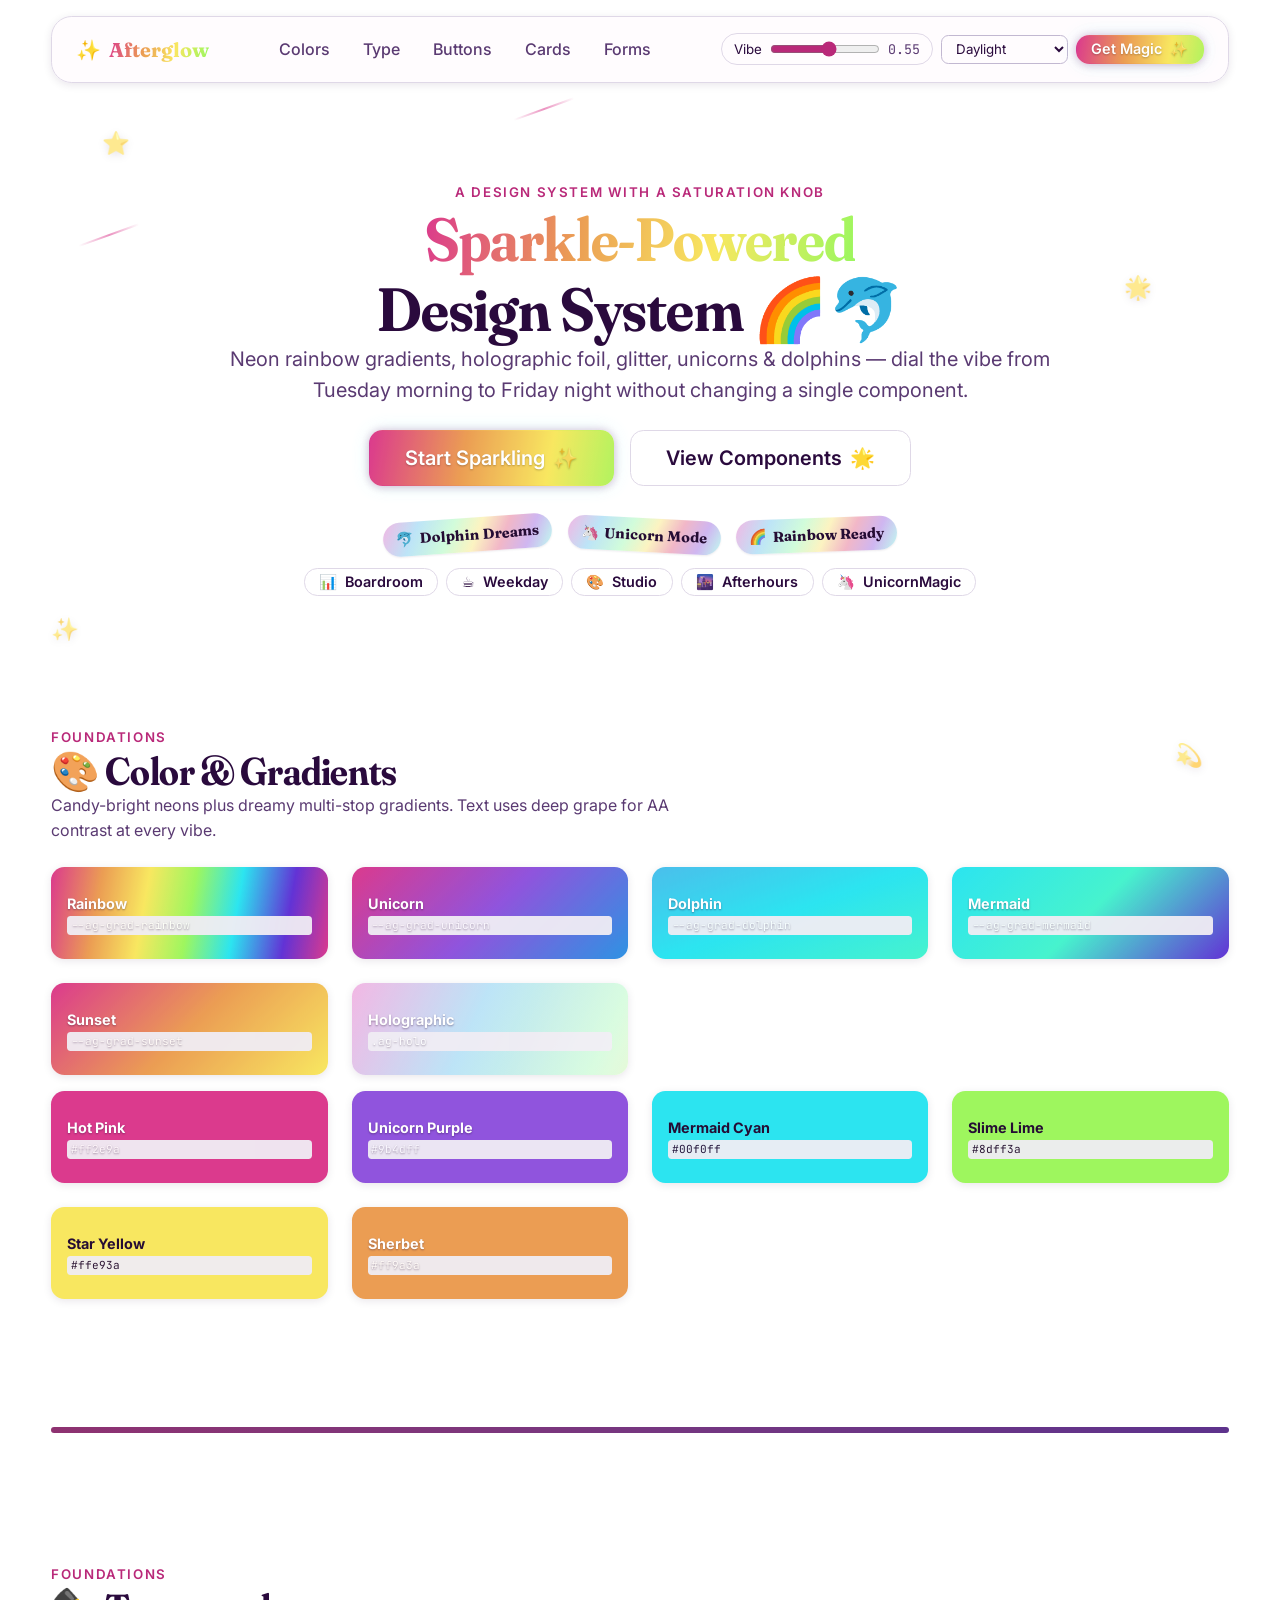
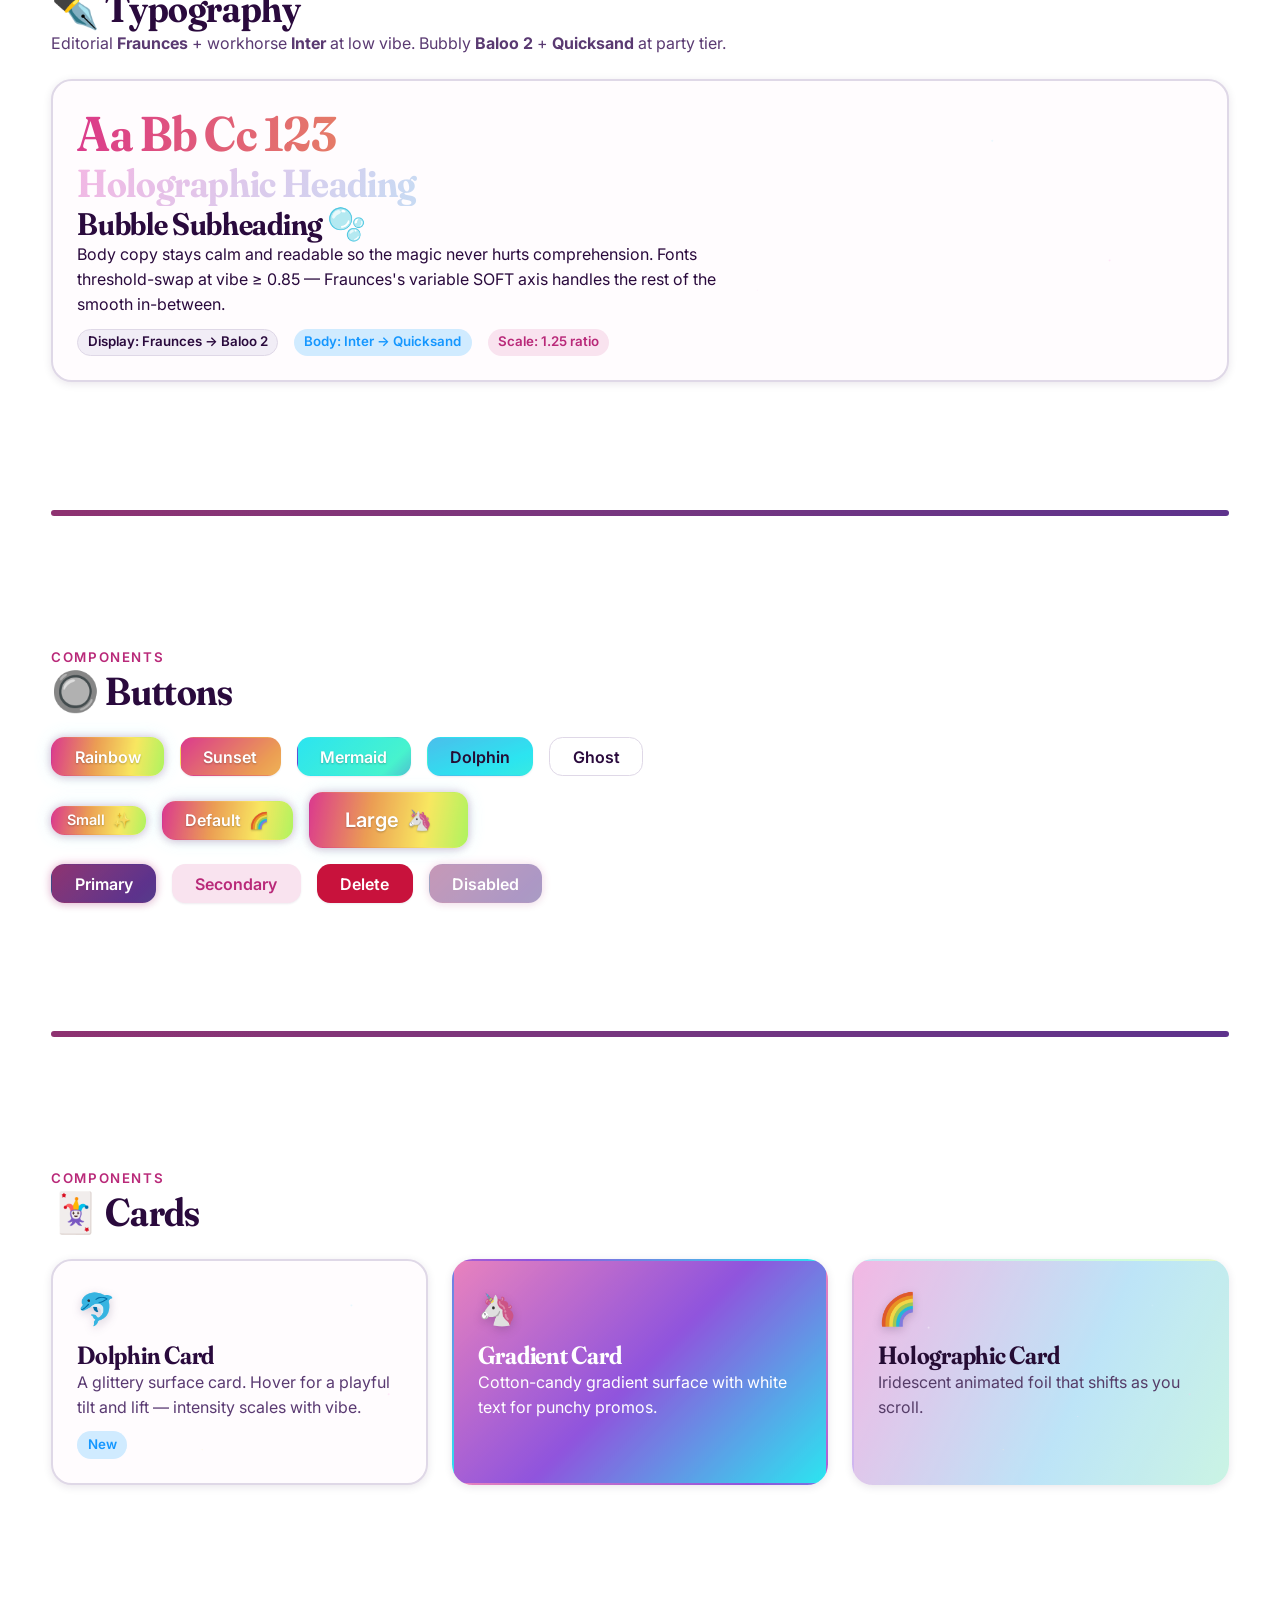
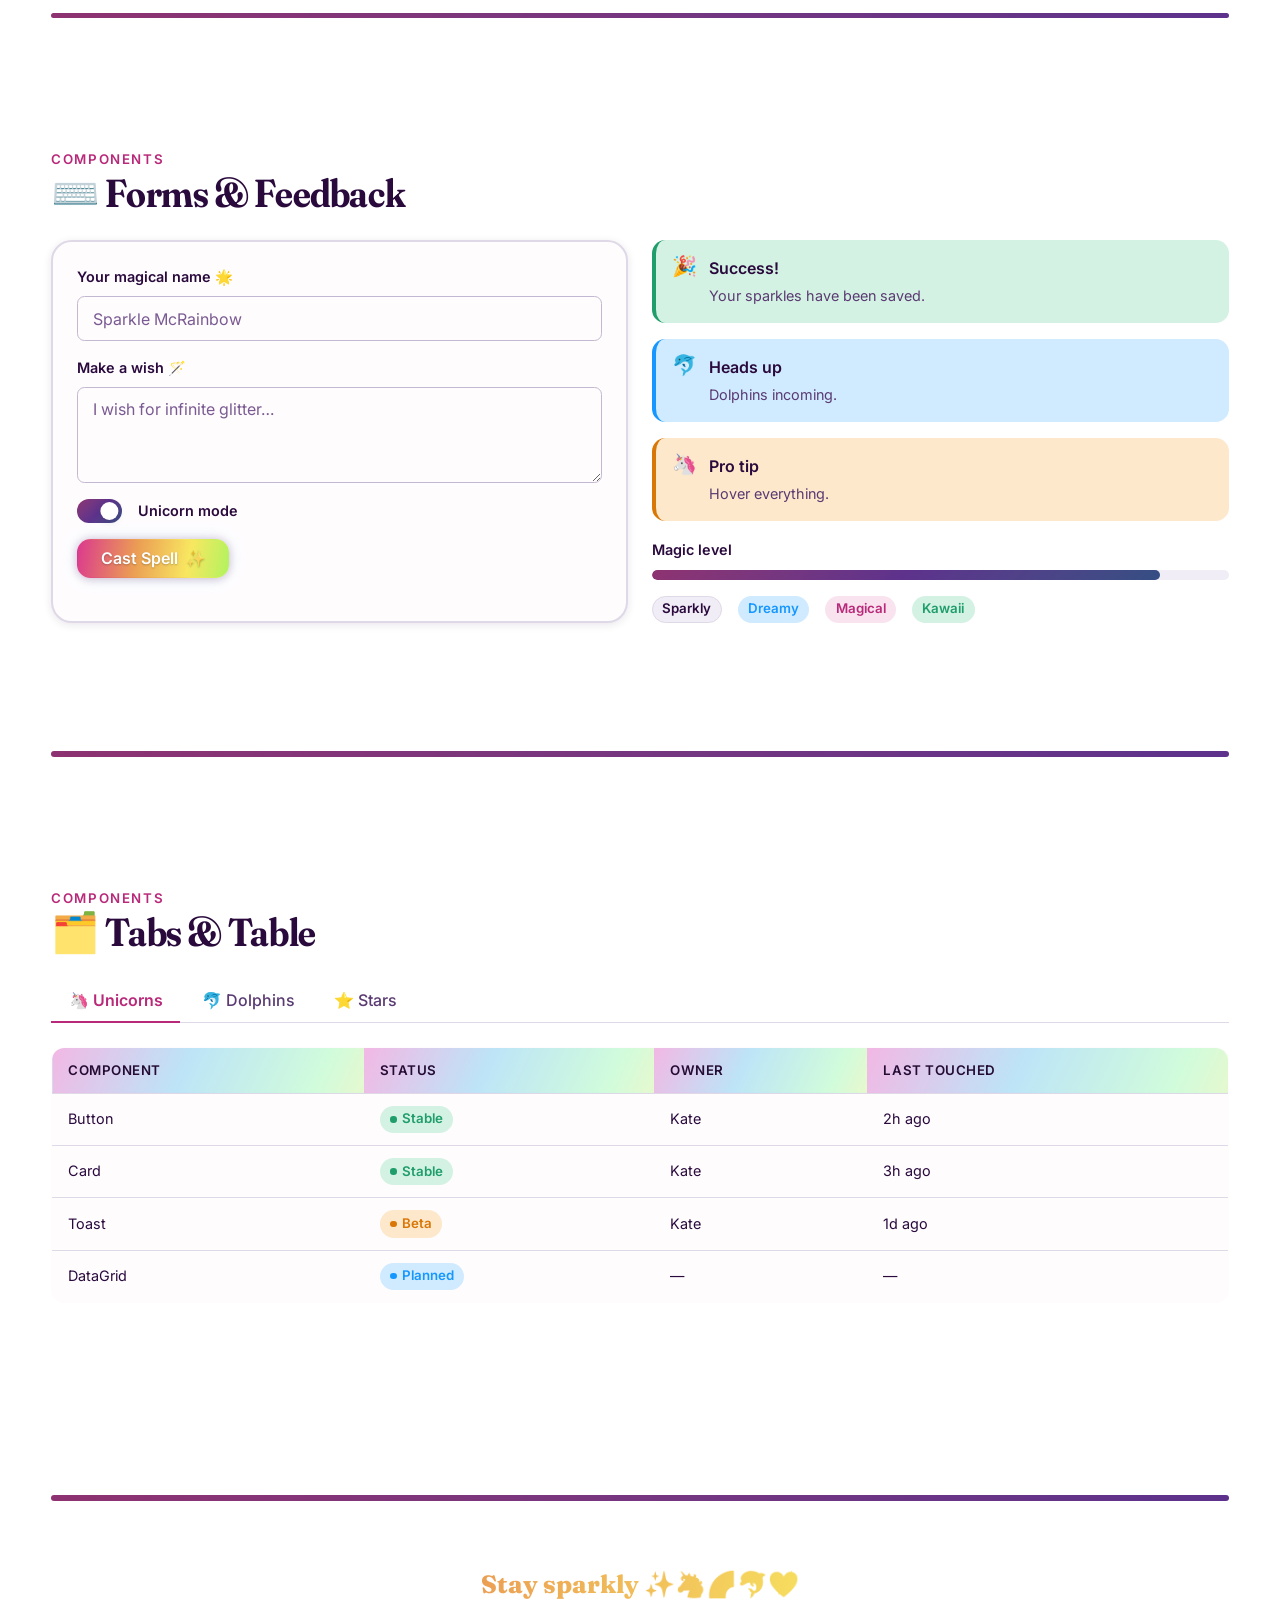
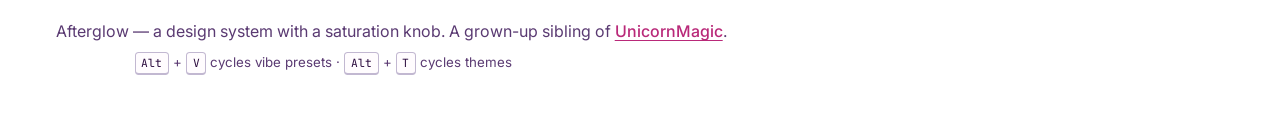
==== commit f6e5f7a4: "Hide decorative emojis at calm tier" ====
--- a/afterglow/index.html
+++ b/afterglow/index.html
@@ -68,7 +68,7 @@
   <!-- 🧭 NAV -->
   <nav class="ag-nav ag-container" style="margin-top: var(--ag-space-4);" aria-label="Primary">
     <a href="#" class="ag-nav__brand">
-      <span class="ag-bob">✨</span> <span class="ag-text-gradient">Afterglow</span>
+      <span class="ag-bob ag-emoji" aria-hidden="true">✨</span> <span class="ag-text-gradient">Afterglow</span>
     </a>
     <ul class="ag-nav__links" role="list">
       <li><a href="#colors" class="ag-nav__link">Colors</a></li>
@@ -84,11 +84,11 @@
         <span id="vibe-readout" class="vibe-mini__readout">0.55</span>
       </label>
       <select id="theme-select" class="ag-select" style="width: auto; padding: 0.35em 0.8em; font-size: var(--ag-text-xs);" aria-label="Theme">
-        <option value="">☀ Daylight</option>
-        <option value="twilight">🌙 Twilight</option>
-        <option value="highcontrast">◐ High contrast</option>
+        <option value="">Daylight</option>
+        <option value="twilight">Twilight</option>
+        <option value="highcontrast">High contrast</option>
       </select>
-      <a class="ag-btn ag-btn--sm ag-btn--rainbow" href="#get-started">Get Magic ✨</a>
+      <a class="ag-btn ag-btn--sm ag-btn--rainbow" href="#get-started">Get Magic <span class="ag-emoji" aria-hidden="true">✨</span></a>
     </div>
   </nav>
 
@@ -97,29 +97,29 @@
     <span class="ag-eyebrow">A design system with a saturation knob</span>
     <h1>
       <span class="ag-text-gradient">Sparkle-Powered</span><br />
-      Design System 🌈🐬
+      Design System <span class="ag-emoji" aria-hidden="true">🌈🐬</span>
     </h1>
     <p class="ag-muted">
       Neon rainbow gradients, holographic foil, glitter, unicorns &amp; dolphins —
       dial the vibe from Tuesday morning to Friday night without changing a single component.
     </p>
     <div class="ag-btn-row" id="get-started">
-      <button class="ag-btn ag-btn--rainbow ag-btn--lg">Start Sparkling ✨</button>
-      <button class="ag-btn ag-btn--ghost ag-btn--lg">View Components 🌟</button>
+      <button class="ag-btn ag-btn--rainbow ag-btn--lg">Start Sparkling <span class="ag-emoji" aria-hidden="true">✨</span></button>
+      <button class="ag-btn ag-btn--ghost ag-btn--lg">View Components <span class="ag-emoji" aria-hidden="true">🌟</span></button>
     </div>
     <div class="demo-row" style="justify-content:center; margin-top: var(--ag-space-6);">
-      <span class="ag-sticker" style="transform: rotate(-4deg);">🐬 Dolphin Dreams</span>
-      <span class="ag-sticker" style="transform: rotate(3deg);">🦄 Unicorn Mode</span>
-      <span class="ag-sticker" style="transform: rotate(-2deg);">🌈 Rainbow Ready</span>
+      <span class="ag-sticker" style="transform: rotate(-4deg);"><span class="ag-emoji" aria-hidden="true">🐬 </span>Dolphin Dreams</span>
+      <span class="ag-sticker" style="transform: rotate(3deg);"><span class="ag-emoji" aria-hidden="true">🦄 </span>Unicorn Mode</span>
+      <span class="ag-sticker" style="transform: rotate(-2deg);"><span class="ag-emoji" aria-hidden="true">🌈 </span>Rainbow Ready</span>
     </div>
 
     <!-- Vibe presets — the one big control -->
     <div class="preset-row" role="group" aria-label="Vibe presets">
-      <button class="ag-btn ag-btn--ghost" data-vibe-preset="0">📊 Boardroom</button>
-      <button class="ag-btn ag-btn--ghost" data-vibe-preset="0.3">☕ Weekday</button>
-      <button class="ag-btn ag-btn--ghost" data-vibe-preset="0.55">🎨 Studio</button>
-      <button class="ag-btn ag-btn--ghost" data-vibe-preset="0.8">🌆 Afterhours</button>
-      <button class="ag-btn ag-btn--ghost" data-vibe-preset="1">🦄 UnicornMagic</button>
+      <button class="ag-btn ag-btn--ghost" data-vibe-preset="0"><span class="ag-emoji" aria-hidden="true">📊 </span>Boardroom</button>
+      <button class="ag-btn ag-btn--ghost" data-vibe-preset="0.3"><span class="ag-emoji" aria-hidden="true">☕ </span>Weekday</button>
+      <button class="ag-btn ag-btn--ghost" data-vibe-preset="0.55"><span class="ag-emoji" aria-hidden="true">🎨 </span>Studio</button>
+      <button class="ag-btn ag-btn--ghost" data-vibe-preset="0.8"><span class="ag-emoji" aria-hidden="true">🌆 </span>Afterhours</button>
+      <button class="ag-btn ag-btn--ghost" data-vibe-preset="1"><span class="ag-emoji" aria-hidden="true">🦄 </span>UnicornMagic</button>
     </div>
   </header>
 
@@ -129,7 +129,7 @@
     <section class="ag-section" id="colors">
       <div class="section-head">
         <span class="ag-eyebrow">Foundations</span>
-        <h2>🎨 Color &amp; Gradients</h2>
+        <h2><span class="ag-emoji" aria-hidden="true">🎨 </span>Color &amp; Gradients</h2>
         <p class="ag-muted">Candy-bright neons plus dreamy multi-stop gradients. Text uses deep grape for AA contrast at every vibe.</p>
       </div>
       <div class="ag-grid">
@@ -156,13 +156,13 @@
     <section class="ag-section" id="type">
       <div class="section-head">
         <span class="ag-eyebrow">Foundations</span>
-        <h2>✒️ Typography</h2>
+        <h2><span class="ag-emoji" aria-hidden="true">✒️ </span>Typography</h2>
         <p class="ag-muted">Editorial <strong>Fraunces</strong> + workhorse <strong>Inter</strong> at low vibe. Bubbly <strong>Baloo 2</strong> + <strong>Quicksand</strong> at party tier.</p>
       </div>
       <div class="ag-card ag-glitter">
         <h1 class="ag-text-gradient">Aa Bb Cc 123</h1>
         <h2 class="ag-text-holo">Holographic Heading</h2>
-        <h3>Bubble Subheading 🫧</h3>
+        <h3>Bubble Subheading <span class="ag-emoji" aria-hidden="true">🫧</span></h3>
         <p>Body copy stays calm and readable so the magic never hurts comprehension. Fonts threshold-swap at vibe ≥ 0.85 — Fraunces's variable SOFT axis handles the rest of the smooth in-between.</p>
         <div class="demo-row" style="margin-top: var(--ag-space-3);">
           <span class="ag-badge">Display: Fraunces → Baloo 2</span>
@@ -178,7 +178,7 @@
     <section class="ag-section" id="buttons">
       <div class="section-head">
         <span class="ag-eyebrow">Components</span>
-        <h2>🔘 Buttons</h2>
+        <h2><span class="ag-emoji" aria-hidden="true">🔘 </span>Buttons</h2>
       </div>
       <div class="demo-row">
         <button class="ag-btn ag-btn--rainbow">Rainbow</button>
@@ -188,9 +188,9 @@
         <button class="ag-btn ag-btn--ghost">Ghost</button>
       </div>
       <div class="demo-row" style="margin-top: var(--ag-space-4);">
-        <button class="ag-btn ag-btn--sm ag-btn--rainbow">Small ✨</button>
-        <button class="ag-btn ag-btn--rainbow">Default 🌈</button>
-        <button class="ag-btn ag-btn--lg ag-btn--rainbow">Large 🦄</button>
+        <button class="ag-btn ag-btn--sm ag-btn--rainbow">Small <span class="ag-emoji" aria-hidden="true">✨</span></button>
+        <button class="ag-btn ag-btn--rainbow">Default <span class="ag-emoji" aria-hidden="true">🌈</span></button>
+        <button class="ag-btn ag-btn--lg ag-btn--rainbow">Large <span class="ag-emoji" aria-hidden="true">🦄</span></button>
       </div>
       <div class="demo-row" style="margin-top: var(--ag-space-4);">
         <button class="ag-btn ag-btn--primary">Primary</button>
@@ -206,7 +206,7 @@
     <section class="ag-section" id="cards">
       <div class="section-head">
         <span class="ag-eyebrow">Components</span>
-        <h2>🃏 Cards</h2>
+        <h2><span class="ag-emoji" aria-hidden="true">🃏 </span>Cards</h2>
       </div>
       <div class="ag-grid">
         <article class="ag-card ag-glitter">
@@ -234,16 +234,16 @@
     <section class="ag-section" id="forms">
       <div class="section-head">
         <span class="ag-eyebrow">Components</span>
-        <h2>⌨️ Forms &amp; Feedback</h2>
+        <h2><span class="ag-emoji" aria-hidden="true">⌨️ </span>Forms &amp; Feedback</h2>
       </div>
       <div class="ag-grid">
         <div class="ag-card ag-stack">
           <div class="ag-field">
-            <label class="ag-label" for="name">Your magical name 🌟</label>
+            <label class="ag-label" for="name">Your magical name <span class="ag-emoji" aria-hidden="true">🌟</span></label>
             <input class="ag-input" id="name" type="text" placeholder="Sparkle McRainbow" />
           </div>
           <div class="ag-field">
-            <label class="ag-label" for="wish">Make a wish 🪄</label>
+            <label class="ag-label" for="wish">Make a wish <span class="ag-emoji" aria-hidden="true">🪄</span></label>
             <textarea class="ag-textarea" id="wish" placeholder="I wish for infinite glitter…"></textarea>
           </div>
           <div class="demo-row">
@@ -253,7 +253,7 @@
             </label>
             <span class="ag-label">Unicorn mode</span>
           </div>
-          <button class="ag-btn ag-btn--rainbow ag-sparkle-target" id="btn-save">Cast Spell ✨</button>
+          <button class="ag-btn ag-btn--rainbow ag-sparkle-target" id="btn-save">Cast Spell <span class="ag-emoji" aria-hidden="true">✨</span></button>
         </div>
         <div class="ag-stack">
           <div class="ag-alert ag-alert--success" role="status">
@@ -288,13 +288,13 @@
     <section class="ag-section" id="overlays">
       <div class="section-head">
         <span class="ag-eyebrow">Components</span>
-        <h2>🗂️ Tabs &amp; Table</h2>
+        <h2><span class="ag-emoji" aria-hidden="true">🗂️ </span>Tabs &amp; Table</h2>
       </div>
 
       <div class="ag-tabs" role="tablist" aria-label="Magical worlds">
-        <button class="ag-tab" role="tab" aria-selected="true">🦄 Unicorns</button>
-        <button class="ag-tab" role="tab" aria-selected="false">🐬 Dolphins</button>
-        <button class="ag-tab" role="tab" aria-selected="false">⭐ Stars</button>
+        <button class="ag-tab" role="tab" aria-selected="true"><span class="ag-emoji" aria-hidden="true">🦄 </span>Unicorns</button>
+        <button class="ag-tab" role="tab" aria-selected="false"><span class="ag-emoji" aria-hidden="true">🐬 </span>Dolphins</button>
+        <button class="ag-tab" role="tab" aria-selected="false"><span class="ag-emoji" aria-hidden="true">⭐ </span>Stars</button>
       </div>
       <div style="padding-top: var(--ag-space-5);">
         <table class="ag-table ag-table--holo">
@@ -316,7 +316,7 @@
   <footer class="ag-container">
     <hr class="ag-divider" />
     <p class="ag-text-gradient" style="font-family: var(--ag-font-display); font-weight: 800; font-size: var(--ag-text-xl);">
-      Stay sparkly ✨🦄🌈🐬💖
+      Stay sparkly <span class="ag-emoji" aria-hidden="true">✨🦄🌈🐬💖</span>
     </p>
     <p class="ag-muted">Afterglow — a design system with a saturation knob. A grown-up sibling of <a href="../">UnicornMagic</a>.</p>
     <p class="ag-muted" style="margin-top: var(--ag-space-2); font-size: var(--ag-text-xs);">
--- a/afterglow/css/tokens.css
+++ b/afterglow/css/tokens.css
@@ -280,7 +280,7 @@
   /* Derived scalars — components consume these, not --ag-vibe directly */
   --ag-vibe-sparkle-opacity: var(--ag-vibe);
   --ag-vibe-glow-strength:   var(--ag-vibe);
-  --ag-vibe-gradient-sat:    calc(30% + var(--ag-vibe) * 120%);   /* 30% @ 0 → 150% @ 1 */
+  --ag-vibe-gradient-sat:    calc(0% + var(--ag-vibe) * 140%);    /* 0% @ 0 → 140% @ 1 */
   --ag-vibe-motion-amp:      calc(0.2 + var(--ag-vibe) * 1.1);    /* 0.2x → 1.3x */
   --ag-vibe-anim-play:       running;   /* toggled to 'paused' at vibe 0 */
 }
--- a/afterglow/css/components.css
+++ b/afterglow/css/components.css
@@ -836,8 +836,151 @@
   background: var(--ag-white) center/60% no-repeat;
 }
 
-/* Focus ring — pink dashed at party tier, matching UM */
-[data-vibe-tier='party'] :focus-visible {
-  outline: 3px dashed var(--ag-violet);
-  outline-offset: 3px;
-}
+/* ================================================
+   ★ CALM-TIER OVERRIDES ★
+   Applied by JS when vibe <= 0.10 via <html data-vibe-tier="calm">.
+   The mirror-image of party-tier: strip gradients to near-grayscale,
+   flatten loud variants to solid surfaces, hide decoration.
+   You should have to squint to see anything colorful.
+   ================================================ */
+
+/* Kill ambient decoration entirely */
+[data-vibe-tier='calm'] .ag-star,
+[data-vibe-tier='calm'] .ag-shooting-star,
+[data-vibe-tier='calm'] .ag-glitter::before { opacity: 0 !important; }
+
+/* Rainbow text collapses to solid ink */
+[data-vibe-tier='calm'] .ag-text-gradient,
+[data-vibe-tier='calm'] .ag-text-holo {
+  background: none;
+  -webkit-background-clip: initial;
+  background-clip: initial;
+  color: var(--ag-color-ink);
+  animation: none;
+}
+
+/* Rainbow / sunset / mermaid / dolphin buttons → solid ink button */
+[data-vibe-tier='calm'] .ag-btn--rainbow,
+[data-vibe-tier='calm'] .ag-btn--sunset,
+[data-vibe-tier='calm'] .ag-btn--mermaid,
+[data-vibe-tier='calm'] .ag-btn--dolphin {
+  background: var(--ag-color-ink);
+  color: var(--ag-color-ink-inverse);
+  animation: none;
+  box-shadow: var(--ag-shadow-xs);
+  text-shadow: none;
+  filter: none;
+}
+[data-vibe-tier='calm'] .ag-btn--rainbow:hover,
+[data-vibe-tier='calm'] .ag-btn--sunset:hover,
+[data-vibe-tier='calm'] .ag-btn--mermaid:hover,
+[data-vibe-tier='calm'] .ag-btn--dolphin:hover {
+  background: var(--ag-color-ink-muted);
+  box-shadow: var(--ag-shadow-sm);
+}
+
+/* Primary button → same treatment; no gradient */
+[data-vibe-tier='calm'] .ag-btn--primary {
+  background: var(--ag-color-ink);
+  color: var(--ag-color-ink-inverse);
+  filter: none;
+  box-shadow: var(--ag-shadow-xs);
+}
+
+/* Loud card variants → flat surfaces with a hairline border */
+[data-vibe-tier='calm'] .ag-card--gradient,
+[data-vibe-tier='calm'] .ag-card--holo {
+  background: var(--ag-color-surface);
+  color: var(--ag-color-ink);
+  border: 1px solid var(--ag-color-border);
+  animation: none;
+  filter: none;
+}
+[data-vibe-tier='calm'] .ag-card--gradient .ag-card__title,
+[data-vibe-tier='calm'] .ag-card--gradient p,
+[data-vibe-tier='calm'] .ag-card--holo .ag-card__title,
+[data-vibe-tier='calm'] .ag-card--holo p { color: var(--ag-color-ink); }
+[data-vibe-tier='calm'] .ag-card--gradient .ag-muted,
+[data-vibe-tier='calm'] .ag-card--holo .ag-muted { color: var(--ag-color-ink-muted); }
+
+/* Swatch tiles — the "here's what a gradient looks like" demos
+   still exist so the token names read, but bleached to near-mono */
+[data-vibe-tier='calm'] .ag-swatch-tile {
+  filter: saturate(0.08);
+  color: var(--ag-color-ink);
+  text-shadow: none;
+  box-shadow: var(--ag-shadow-xs);
+  opacity: 0.55;
+}
+[data-vibe-tier='calm'] .ag-swatch-tile code { color: var(--ag-color-ink-muted); }
+
+/* Sticker → plain white pill, no rotation, no peel shadow */
+[data-vibe-tier='calm'] .ag-sticker {
+  background: var(--ag-color-surface);
+  color: var(--ag-color-ink);
+  border: 1px solid var(--ag-color-border);
+  box-shadow: none;
+  transform: none !important;
+  filter: none;
+  font-family: var(--ag-font-body);
+  font-weight: var(--ag-weight-medium);
+  border-radius: var(--ag-radius-md);
+}
+
+/* Nav brand rainbow → solid ink */
+[data-vibe-tier='calm'] .ag-nav__brand { color: var(--ag-color-ink); }
+
+/* Divider → thin gray line */
+[data-vibe-tier='calm'] .ag-divider {
+  height: 1px;
+  background: var(--ag-color-border);
+  animation: none;
+  filter: none;
+  border-radius: 0;
+}
+
+/* Progress bar → solid dark bar */
+[data-vibe-tier='calm'] .ag-progress__bar,
+[data-vibe-tier='calm'] .ag-progress--rainbow .ag-progress__bar {
+  background: var(--ag-color-ink);
+  filter: none;
+  animation: none;
+}
+
+/* Badge cyan/purple/lime → neutral chip */
+[data-vibe-tier='calm'] .ag-badge--cyan,
+[data-vibe-tier='calm'] .ag-badge--purple,
+[data-vibe-tier='calm'] .ag-badge--lime {
+  background: var(--ag-color-surface-sunk);
+  color: var(--ag-color-ink-muted);
+  border: 1px solid var(--ag-color-border);
+}
+
+/* Toggle track when on → solid ink, not gradient */
+[data-vibe-tier='calm'] .ag-toggle input:checked ~ .ag-toggle__track {
+  background: var(--ag-color-ink);
+  filter: none;
+}
+
+/* Holo table header → plain surface */
+[data-vibe-tier='calm'] .ag-table--holo thead th {
+  background: var(--ag-color-surface-sunk);
+  color: var(--ag-color-ink-muted);
+  filter: none;
+}
+
+/* Bob / spin / float animations all pause (already do via --ag-vibe-anim-play,
+   but belt-and-suspenders for anything using the animation directly) */
+[data-vibe-tier='calm'] .ag-bob,
+[data-vibe-tier='calm'] .ag-spin,
+[data-vibe-tier='calm'] .ag-float { animation: none; }
+
+/* Decorative emojis are hidden entirely at calm tier.
+   Mark any decorative emoji with <span class="ag-emoji" aria-hidden="true">…</span>.
+   Card emojis and alert icons are already semantically decorative — hidden too. */
+[data-vibe-tier='calm'] .ag-emoji,
+[data-vibe-tier='calm'] .ag-card__emoji,
+[data-vibe-tier='calm'] .ag-alert__icon { display: none; }
+[data-vibe-tier='calm'] .ag-alert { grid-template-columns: 1fr auto; }
+
+/* Focus ring stays visible — accessibility trumps aesthetic */
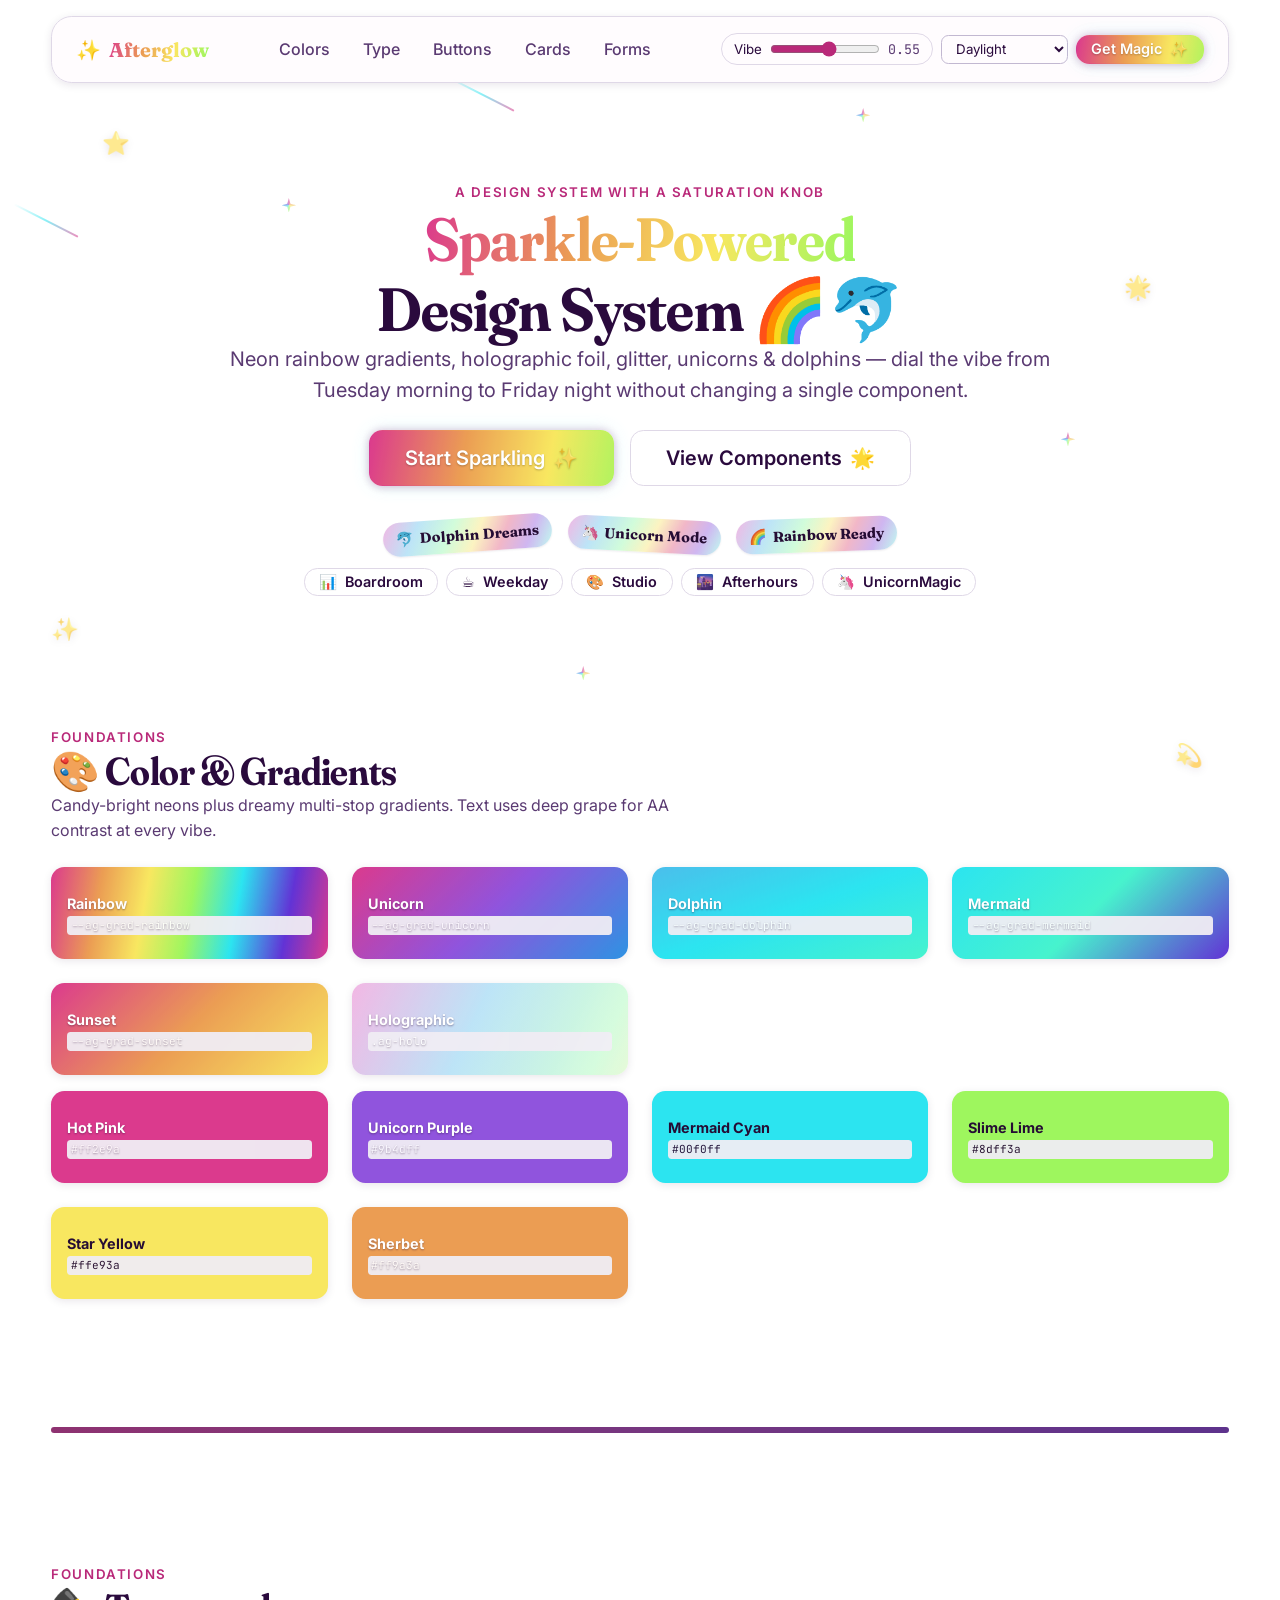
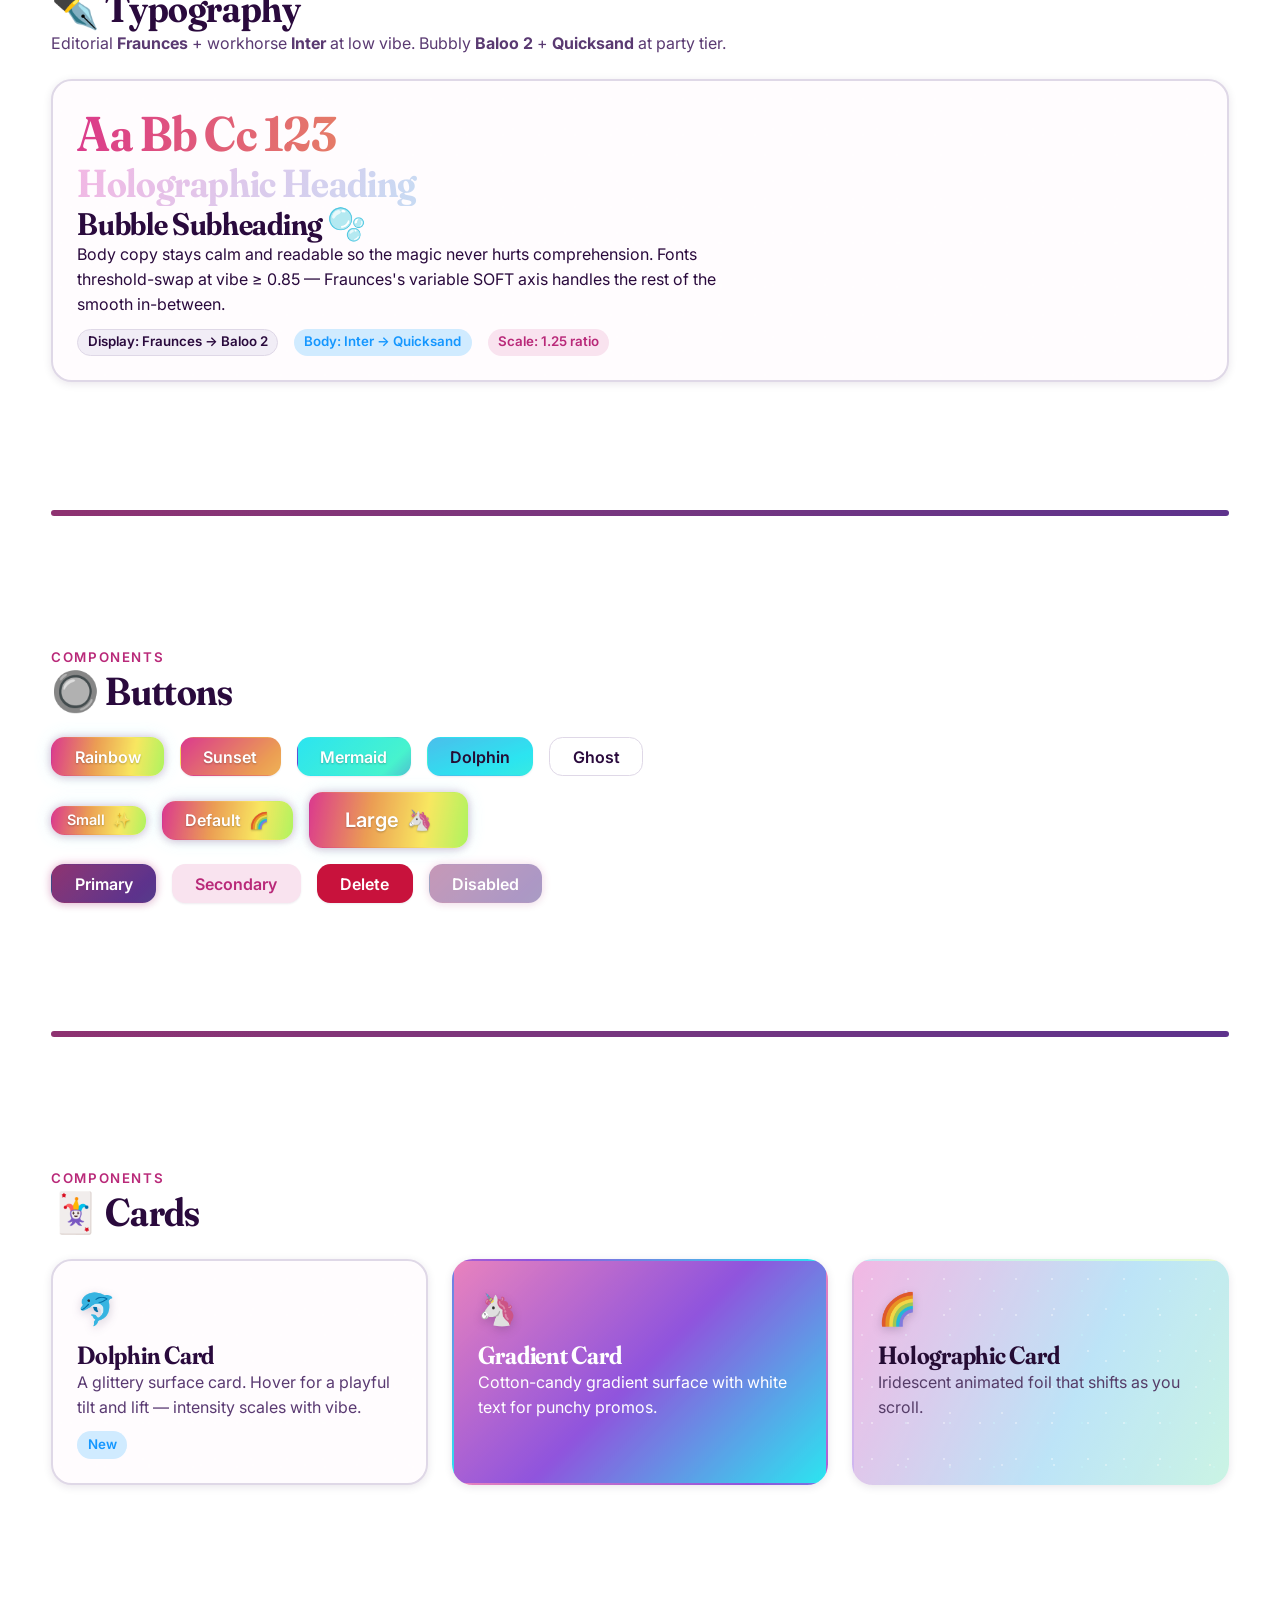
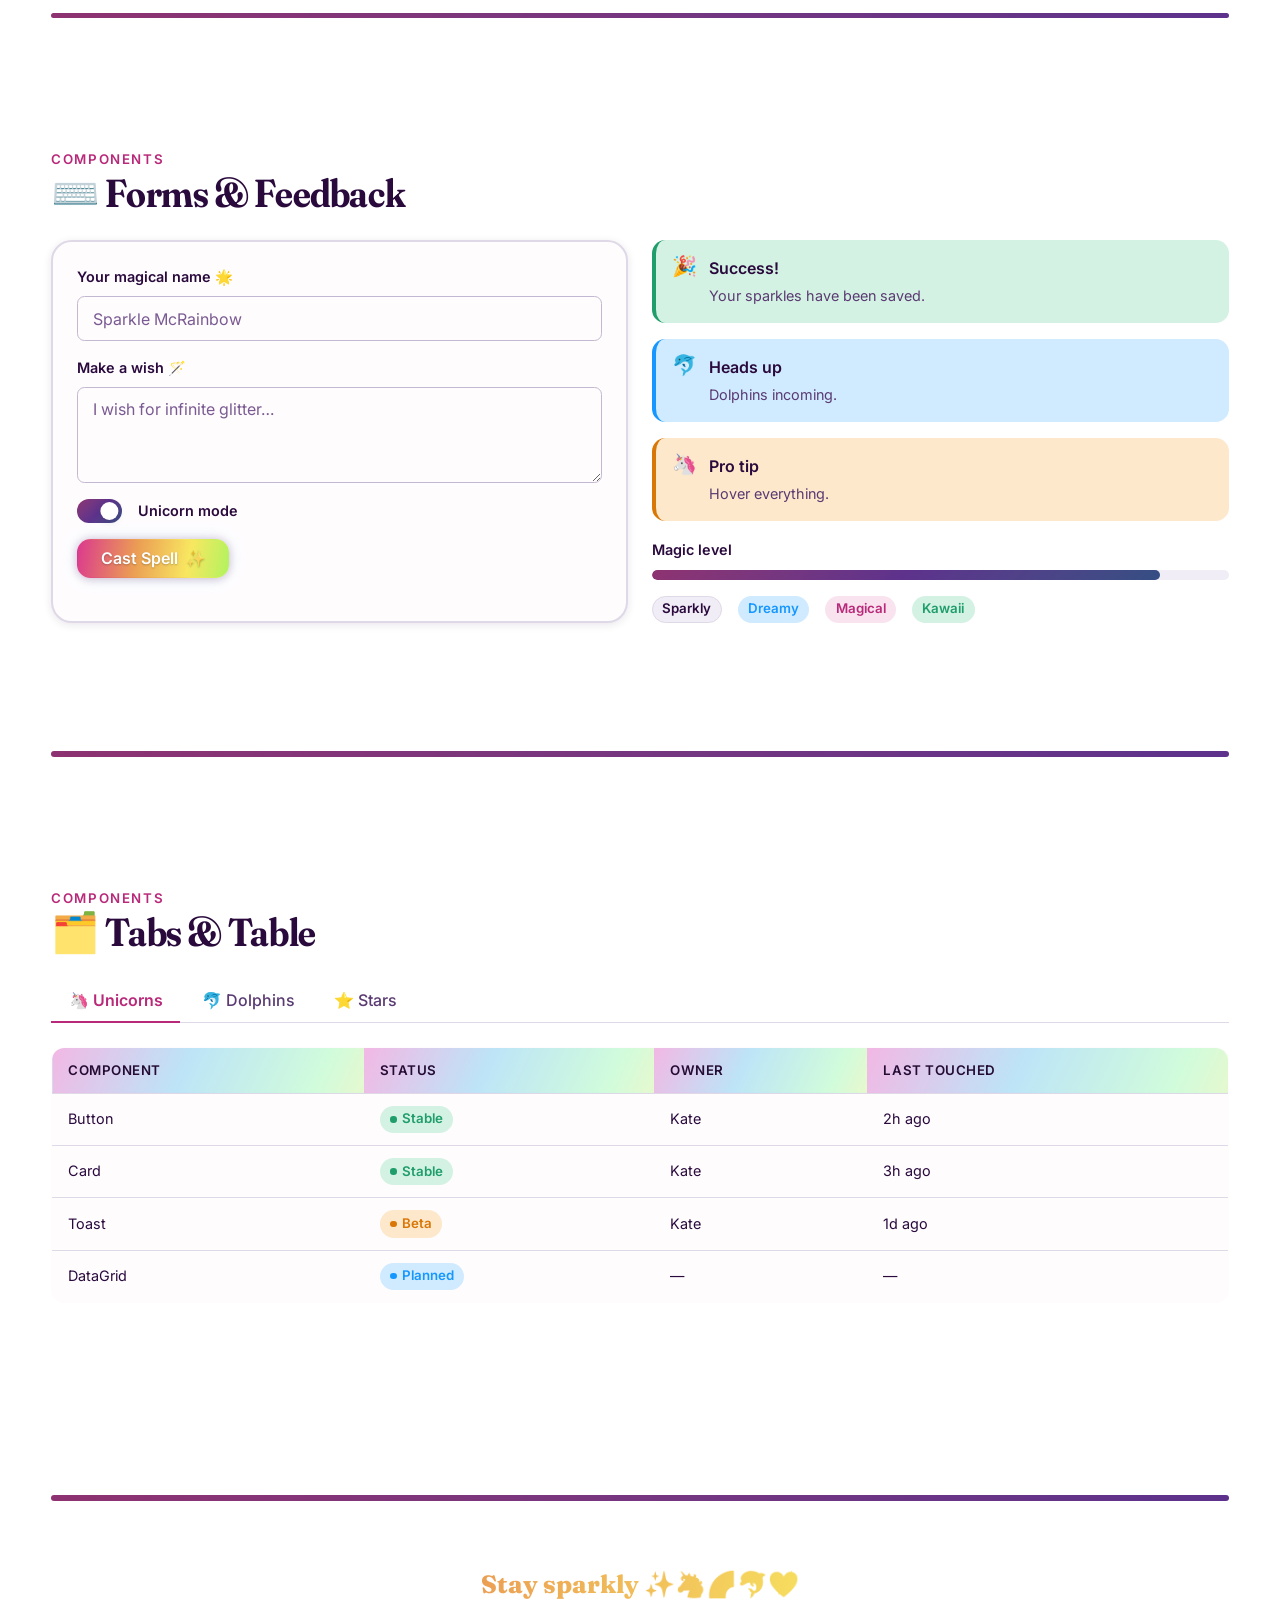
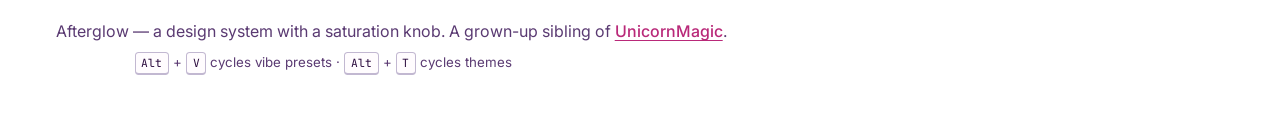
==== commit 333b4097: "More UM at vibe=1: 3-color glitter drift, diamond sparkles, tail shooting stars, spinning ring on na" ====
--- a/afterglow/index.html
+++ b/afterglow/index.html
@@ -61,6 +61,10 @@
     <span class="ag-star" style="top: 30%; right: 10%; animation-delay: .6s;">🌟</span>
     <span class="ag-star" style="top: 68%; left: 4%;">✨</span>
     <span class="ag-star" style="top: 82%; right: 6%; animation-delay: 1.2s;">💫</span>
+    <span class="ag-sparkle-diamond" style="top: 22%; left: 22%;"></span>
+    <span class="ag-sparkle-diamond" style="top: 48%; right: 16%; animation-delay: 1s;"></span>
+    <span class="ag-sparkle-diamond" style="top: 74%; left: 45%; animation-delay: .3s;"></span>
+    <span class="ag-sparkle-diamond" style="top: 12%; right: 32%; animation-delay: 1.7s;"></span>
     <span class="ag-shooting-star" style="top: 12%; left: 40%;"></span>
     <span class="ag-shooting-star" style="top: 26%; left: 6%; animation-delay: 1.6s;"></span>
   </div>
--- a/afterglow/css/effects.css
+++ b/afterglow/css/effects.css
@@ -15,6 +15,7 @@
   animation: ag-holo-drift calc(9s / var(--ag-vibe-motion-amp)) var(--ag-ease-standard) infinite;
   animation-play-state: var(--ag-vibe-anim-play);
   color: var(--ag-grape-800);
+  overflow: hidden;
 }
 .ag-holo::after {
   content: '';
@@ -23,13 +24,13 @@
   background: linear-gradient(
     115deg,
     transparent 30%,
-    rgba(255, 255, 255, calc(0.35 * var(--ag-vibe-glow-strength))) 50%,
-    transparent 70%
+    rgba(255, 255, 255, calc(0.55 * var(--ag-vibe-glow-strength))) 48%,
+    transparent 60%
   );
-  background-size: 200% 100%;
-  animation: ag-holo-shimmer calc(4s / var(--ag-vibe-motion-amp)) var(--ag-ease-standard) infinite;
-  animation-play-state: var(--ag-vibe-anim-play);
-  mix-blend-mode: overlay;
+  background-size: 250% 250%;
+  animation: ag-holo-shimmer calc(5s / var(--ag-vibe-motion-amp)) ease infinite reverse;
+  animation-play-state: var(--ag-vibe-anim-play);
+  mix-blend-mode: screen;
   pointer-events: none;
   border-radius: inherit;
 }
@@ -44,7 +45,9 @@
 }
 
 /* --------------------------------------------------------
-   Glitter — restrained by default; the vibe dial owns intensity
+   Glitter — multi-color dot texture that drifts across the
+   surface. At vibe 0 hidden; at vibe 1 it's the UM signature
+   confetti-flecked backdrop.
    -------------------------------------------------------- */
 .ag-glitter {
   position: relative;
@@ -56,20 +59,21 @@
   inset: 0;
   z-index: -1;
   border-radius: inherit;
+  pointer-events: none;
   background-image:
-    radial-gradient(1.5px 1.5px at 20% 30%, rgba(255, 255, 255, 0.85), transparent),
-    radial-gradient(1px 1px   at 60% 70%, rgba(255, 230, 255, 0.8),  transparent),
-    radial-gradient(1.5px 1.5px at 80% 20%, rgba(200, 240, 255, 0.85), transparent),
-    radial-gradient(1px 1px   at 40% 85%, rgba(255, 245, 200, 0.75), transparent),
-    radial-gradient(1.5px 1.5px at 90% 60%, rgba(255, 200, 240, 0.85), transparent);
-  opacity: var(--ag-vibe-sparkle-opacity);
-  animation: ag-glitter-twinkle calc(3s / var(--ag-vibe-motion-amp)) ease-in-out infinite alternate;
-  animation-play-state: var(--ag-vibe-anim-play);
-  pointer-events: none;
-}
-@keyframes ag-glitter-twinkle {
-  from { opacity: calc(var(--ag-vibe-sparkle-opacity) * 0.5); }
-  to   { opacity: var(--ag-vibe-sparkle-opacity); }
+    radial-gradient(rgba(255, 255, 255, 0.95) 1px, transparent 1.5px),
+    radial-gradient(rgba(255, 233, 58, 0.9)  1px, transparent 1.5px),
+    radial-gradient(rgba(0, 240, 255, 0.85)  1px, transparent 1.5px);
+  background-size: 36px 36px, 52px 52px, 44px 44px;
+  background-position: 0 0, 18px 22px, 30px 8px;
+  animation: ag-glitter-drift calc(14s / var(--ag-vibe-motion-amp)) linear infinite;
+  animation-play-state: var(--ag-vibe-anim-play);
+  opacity: calc(0.7 * var(--ag-vibe-sparkle-opacity));
+  mix-blend-mode: screen;
+}
+@keyframes ag-glitter-drift {
+  from { background-position: 0 0, 0 0, 0 0; }
+  to   { background-position: 220px 320px, -180px 260px, 140px -220px; }
 }
 
 /* --------------------------------------------------------
@@ -98,24 +102,28 @@
   100% { transform: scale(0.6) translateY(-14px) rotate(360deg); opacity: 0; }
 }
 
-/* --------------------------------------------------------
-   Rainbow ring — for cards or CTAs. Uses conic gradient.
-   -------------------------------------------------------- */
+/* Rainbow ring — conic gradient border via mask trick (UM parity). */
 .ag-ring {
   position: relative;
   isolation: isolate;
+  border-radius: inherit;
 }
 .ag-ring::before {
   content: '';
   position: absolute;
-  inset: -2px;
+  inset: -3px;
+  border-radius: inherit;
+  padding: 3px;
+  background: var(--ag-grad-conic);
+  background-size: 200% auto;
+  -webkit-mask: linear-gradient(#000 0 0) content-box, linear-gradient(#000 0 0);
+  -webkit-mask-composite: xor;
+          mask-composite: exclude;
   z-index: -1;
-  border-radius: inherit;
-  background: var(--ag-grad-conic);
-  filter: saturate(var(--ag-vibe-gradient-sat)) blur(calc(2px * var(--ag-vibe-motion-amp)));
+  filter: saturate(var(--ag-vibe-gradient-sat));
+  opacity: var(--ag-vibe-sparkle-opacity);
   animation: ag-ring-spin calc(6s / var(--ag-vibe-motion-amp)) linear infinite;
   animation-play-state: var(--ag-vibe-anim-play);
-  opacity: calc(0.5 + var(--ag-vibe) * 0.5);
 }
 @keyframes ag-ring-spin {
   to { transform: rotate(360deg); }
@@ -197,24 +205,58 @@
   to   { transform: scale(calc(1 + 0.15 * var(--ag-vibe-motion-amp))) rotate(6deg); }
 }
 
-/* Shooting star — small streak across the sky */
+/* Shooting star — glowing dot with trailing cyan→pink tail (UM signature) */
 .ag-shooting-star {
   position: absolute;
-  width: calc(80px * var(--ag-vibe-motion-amp));
+  width: 6px;
+  height: 6px;
+  border-radius: 50%;
+  background: var(--ag-white);
+  box-shadow: 0 0 12px 3px rgba(255, 255, 255, calc(0.9 * var(--ag-vibe-glow-strength)));
+  opacity: var(--ag-vibe-sparkle-opacity);
+  pointer-events: none;
+  animation: ag-shoot calc(3.2s / var(--ag-vibe-motion-amp)) ease-in infinite;
+  animation-play-state: var(--ag-vibe-anim-play);
+}
+.ag-shooting-star::after {
+  content: '';
+  position: absolute;
+  top: 50%;
+  right: 4px;
+  width: calc(90px * var(--ag-vibe-motion-amp));
   height: 2px;
-  background: linear-gradient(90deg, transparent, var(--ag-pink-hot), transparent);
-  opacity: var(--ag-vibe-sparkle-opacity);
-  pointer-events: none;
+  transform: translateY(-50%) rotate(27deg);
+  transform-origin: right center;
+  background: linear-gradient(90deg, transparent, var(--ag-cyan), var(--ag-pink-hot));
   border-radius: var(--ag-radius-pill);
-  transform: rotate(-20deg);
-  animation: ag-shoot calc(5s / var(--ag-vibe-motion-amp)) linear infinite;
-  animation-play-state: var(--ag-vibe-anim-play);
   filter: saturate(var(--ag-vibe-gradient-sat));
 }
 @keyframes ag-shoot {
-  0%   { transform: translateX(-50vw) rotate(-20deg); opacity: 0; }
-  20%  { opacity: var(--ag-vibe-sparkle-opacity); }
-  100% { transform: translateX(80vw) rotate(-20deg); opacity: 0; }
+  0%   { transform: translate(0, 0) scale(1);   opacity: 0; }
+  10%  { opacity: var(--ag-vibe-sparkle-opacity); }
+  100% { transform: translate(360px, 180px) scale(0.2); opacity: 0; }
+}
+
+/* CSS diamond sparkle — 8-point star with spinning conic gradient.
+   Add <span class="ag-sparkle-diamond" style="top:…;left:…"></span> to any
+   parent. Twinkles independently. */
+.ag-sparkle-diamond {
+  position: absolute;
+  width: calc(18px * var(--ag-vibe-motion-amp));
+  height: calc(18px * var(--ag-vibe-motion-amp));
+  background: var(--ag-grad-conic);
+  clip-path: polygon(50% 0, 61% 39%, 100% 50%, 61% 61%, 50% 100%, 39% 61%, 0 50%, 39% 39%);
+  animation: ag-twinkle calc(2.4s / var(--ag-vibe-motion-amp)) ease-in-out infinite;
+  animation-play-state: var(--ag-vibe-anim-play);
+  pointer-events: none;
+  z-index: var(--ag-z-sparkle);
+  opacity: var(--ag-vibe-sparkle-opacity);
+  filter: drop-shadow(0 0 4px rgba(255, 255, 255, calc(0.8 * var(--ag-vibe-glow-strength))))
+          saturate(var(--ag-vibe-gradient-sat));
+}
+@keyframes ag-twinkle {
+  0%, 100% { opacity: calc(0.2 * var(--ag-vibe-sparkle-opacity)); transform: scale(0.6) rotate(0deg); }
+  50%      { opacity: var(--ag-vibe-sparkle-opacity);              transform: scale(1.1) rotate(45deg); }
 }
 
 /* Gentle bob — emoji or icon bounce */
--- a/afterglow/css/components.css
+++ b/afterglow/css/components.css
@@ -847,6 +847,7 @@
 /* Kill ambient decoration entirely */
 [data-vibe-tier='calm'] .ag-star,
 [data-vibe-tier='calm'] .ag-shooting-star,
+[data-vibe-tier='calm'] .ag-sparkle-diamond,
 [data-vibe-tier='calm'] .ag-glitter::before { opacity: 0 !important; }
 
 /* Rainbow text collapses to solid ink */
@@ -975,6 +976,34 @@
 [data-vibe-tier='calm'] .ag-spin,
 [data-vibe-tier='calm'] .ag-float { animation: none; }
 
+/* Auto-apply rainbow ring to nav and ghost buttons at party tier — UM signature */
+[data-vibe-tier='party'] .ag-nav,
+[data-vibe-tier='party'] .ag-btn--ghost {
+  position: relative;
+  isolation: isolate;
+}
+[data-vibe-tier='party'] .ag-nav::before,
+[data-vibe-tier='party'] .ag-btn--ghost::before {
+  content: '';
+  position: absolute;
+  inset: -3px;
+  border-radius: inherit;
+  padding: 3px;
+  background: var(--ag-grad-conic);
+  background-size: 200% auto;
+  -webkit-mask: linear-gradient(#000 0 0) content-box, linear-gradient(#000 0 0);
+  -webkit-mask-composite: xor;
+          mask-composite: exclude;
+  z-index: -1;
+  animation: ag-ring-spin 6s linear infinite;
+}
+
+/* Focus ring — pink dashed at party tier, matching UM */
+[data-vibe-tier='party'] :focus-visible {
+  outline: 3px dashed var(--ag-violet);
+  outline-offset: 3px;
+}
+
 /* Decorative emojis are hidden entirely at calm tier.
    Mark any decorative emoji with <span class="ag-emoji" aria-hidden="true">…</span>.
    Card emojis and alert icons are already semantically decorative — hidden too. */
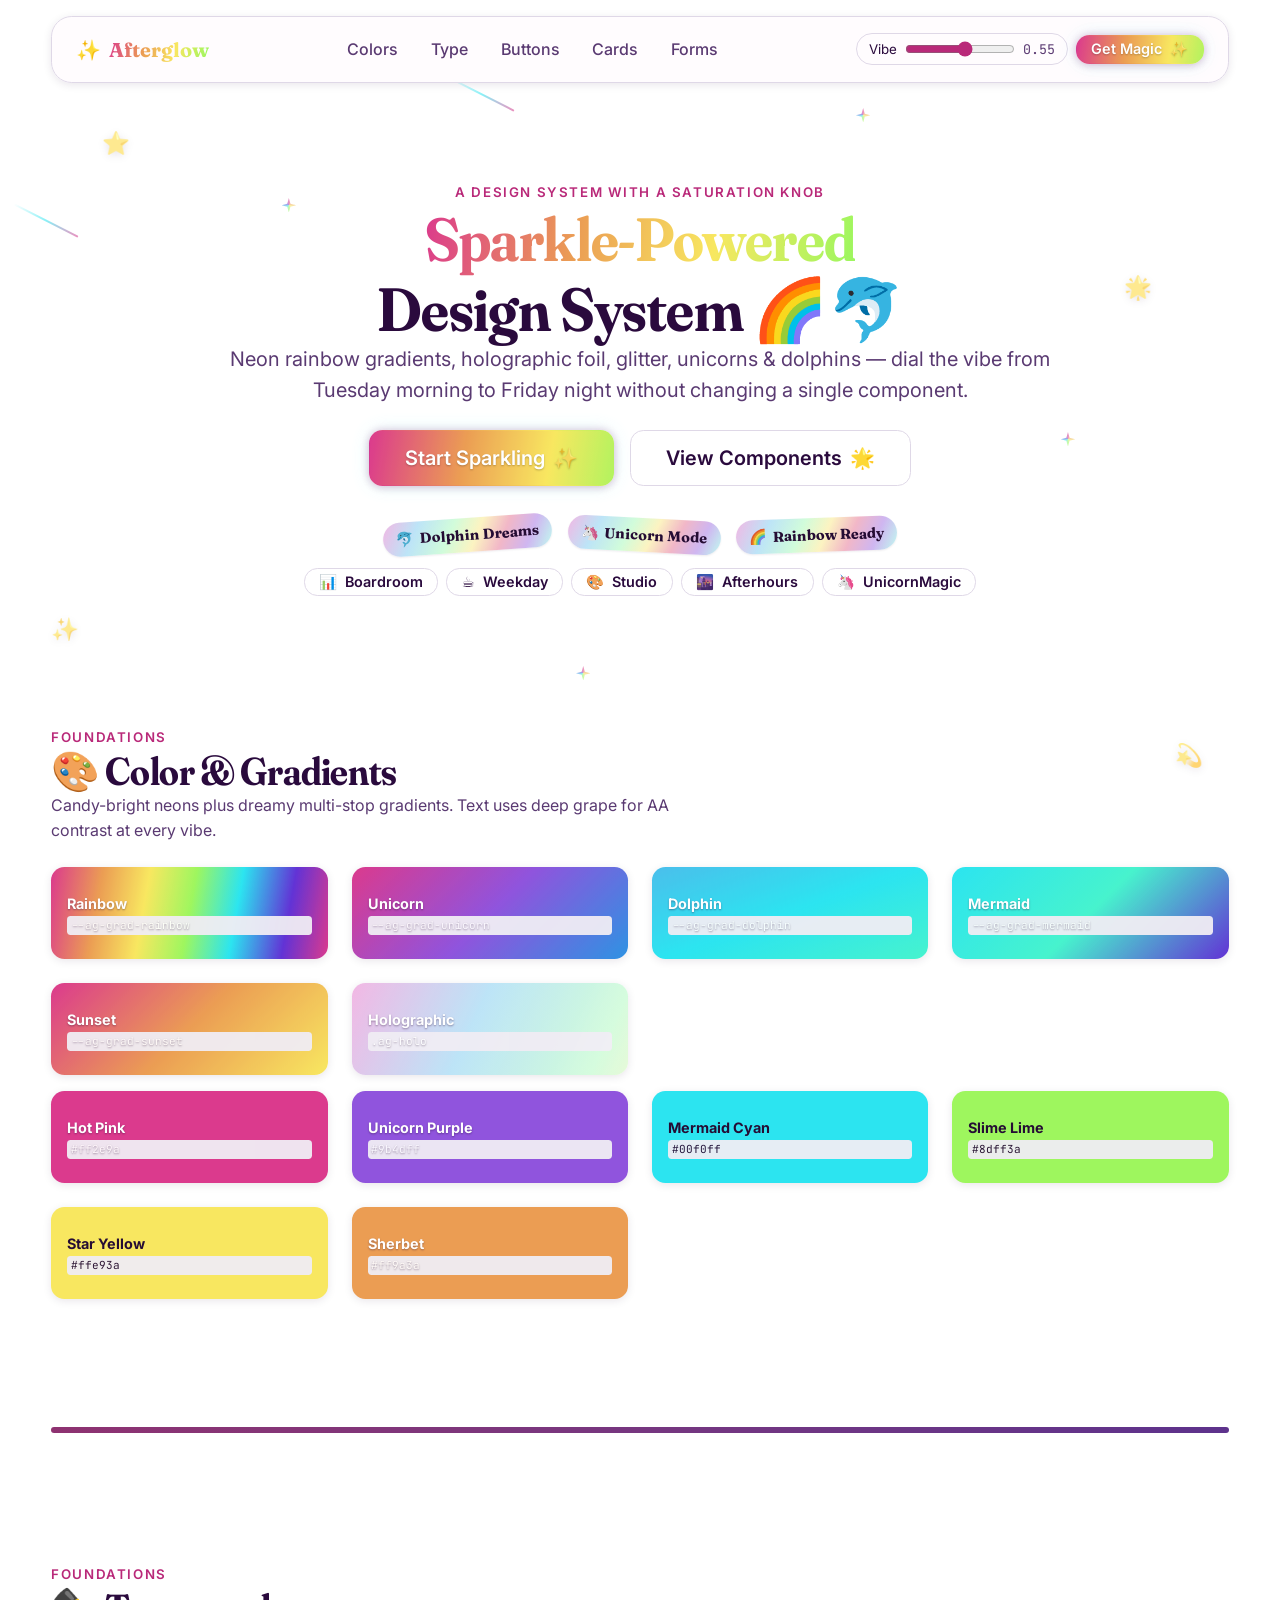
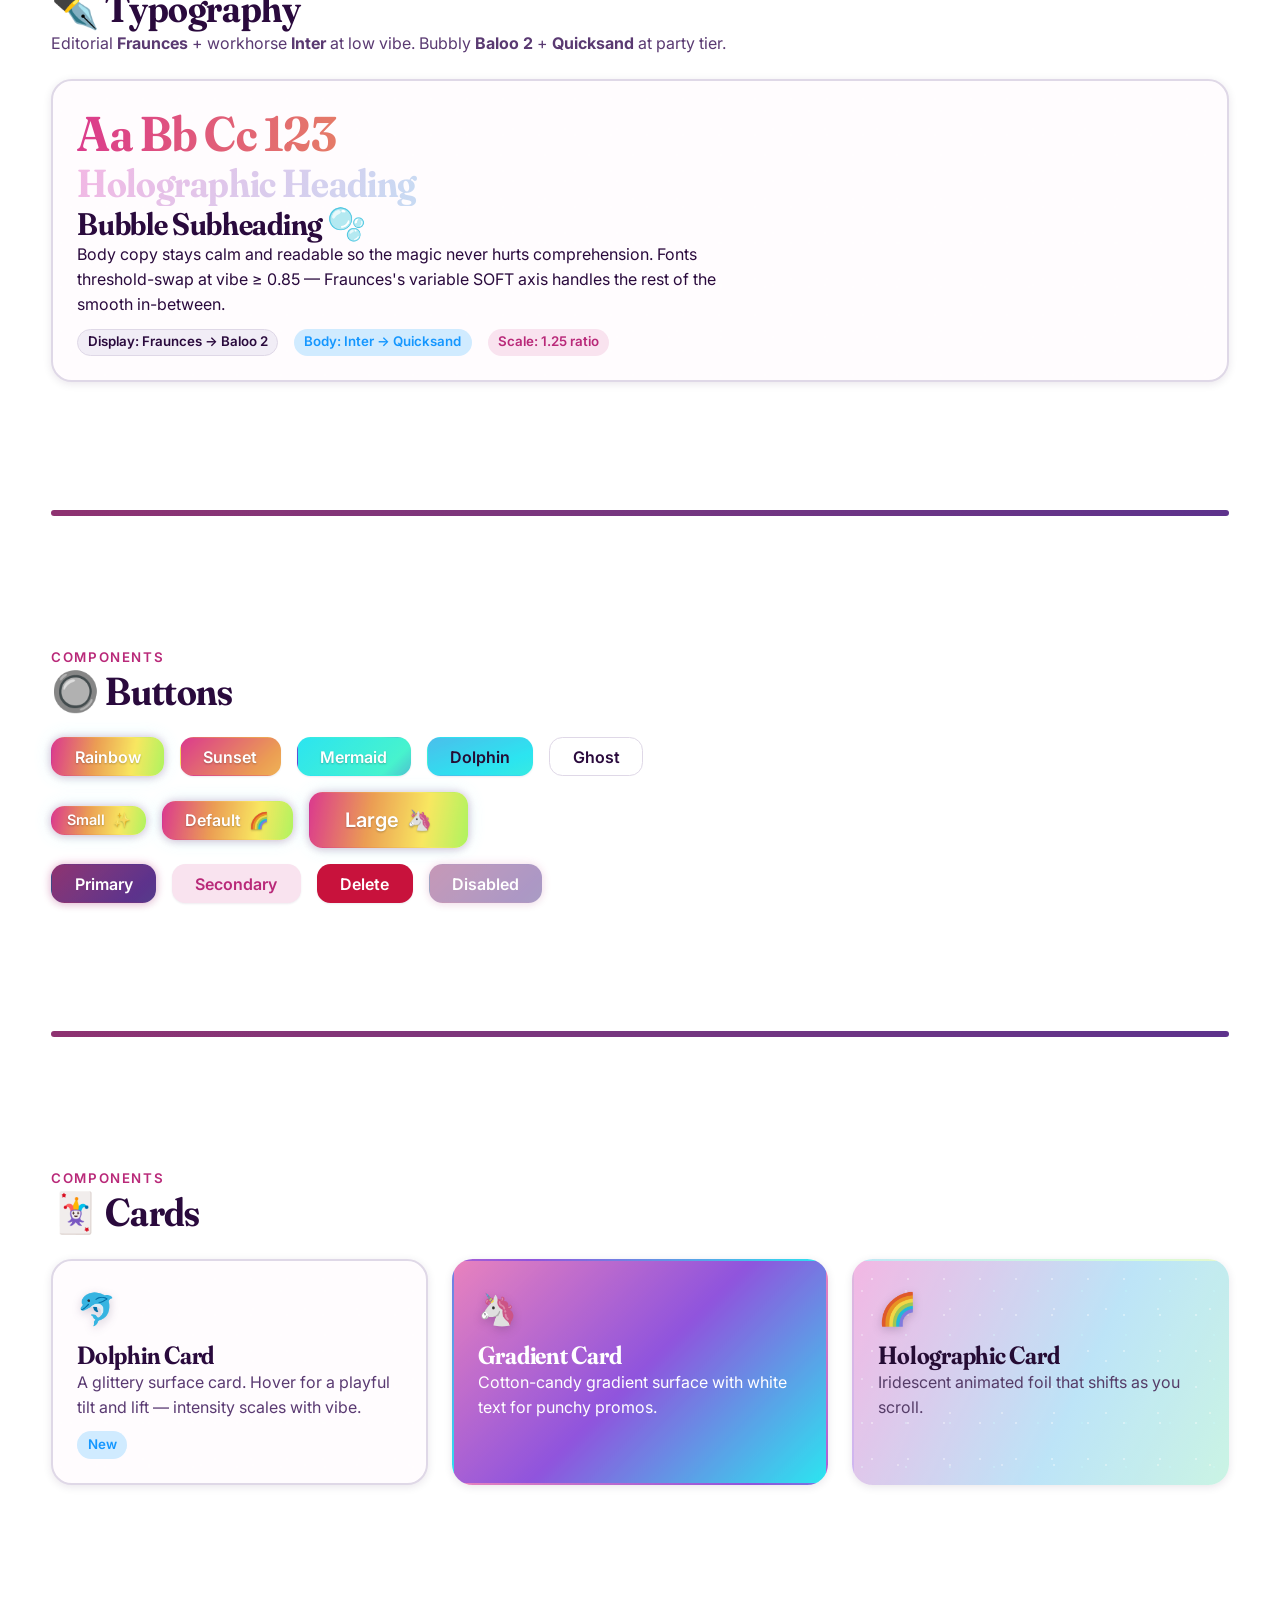
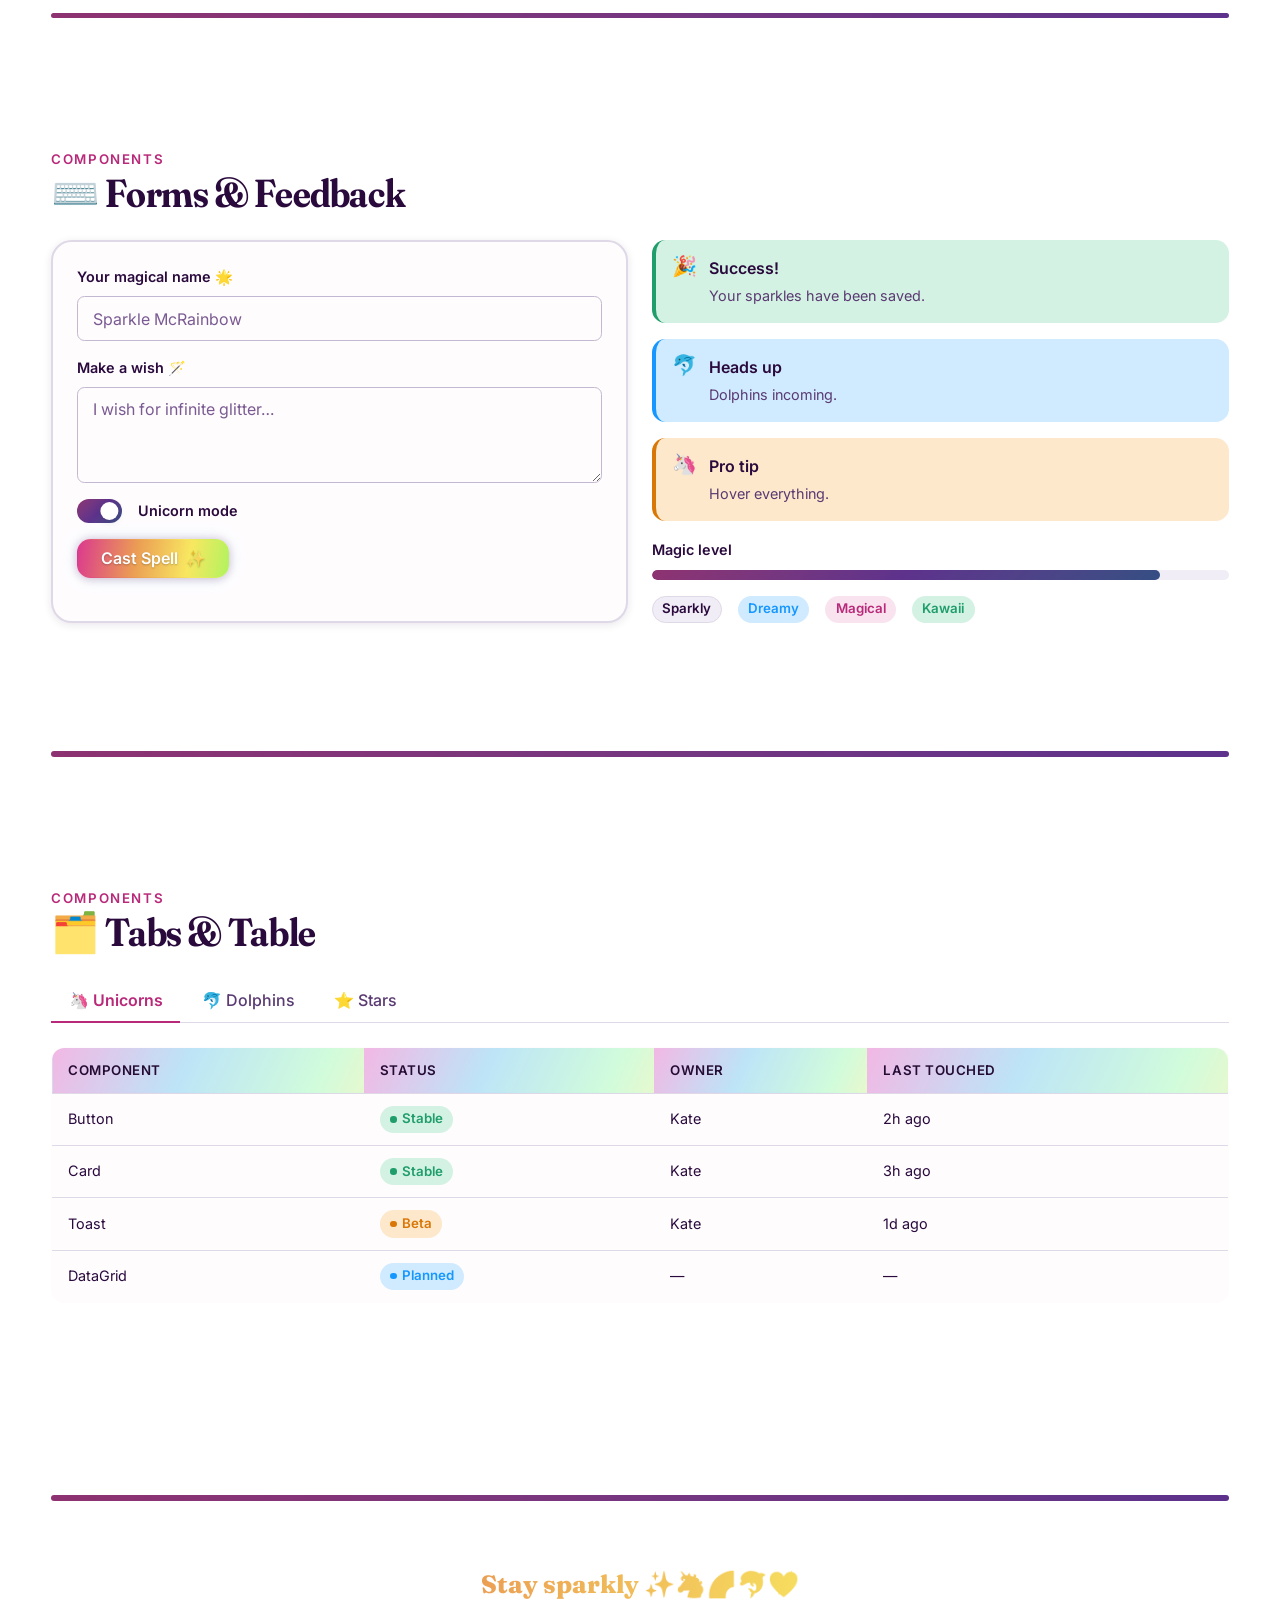
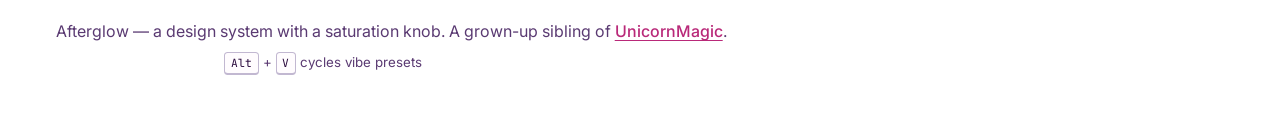
==== commit cf1d1e89: "Remove theme selector from showcase; vibe dial only" ====
--- a/afterglow/index.html
+++ b/afterglow/index.html
@@ -87,11 +87,6 @@
         <input id="vibe-slider" type="range" min="0" max="1" step="0.01" value="0.55" />
         <span id="vibe-readout" class="vibe-mini__readout">0.55</span>
       </label>
-      <select id="theme-select" class="ag-select" style="width: auto; padding: 0.35em 0.8em; font-size: var(--ag-text-xs);" aria-label="Theme">
-        <option value="">Daylight</option>
-        <option value="twilight">Twilight</option>
-        <option value="highcontrast">High contrast</option>
-      </select>
       <a class="ag-btn ag-btn--sm ag-btn--rainbow" href="#get-started">Get Magic <span class="ag-emoji" aria-hidden="true">✨</span></a>
     </div>
   </nav>
@@ -324,7 +319,7 @@
     </p>
     <p class="ag-muted">Afterglow — a design system with a saturation knob. A grown-up sibling of <a href="../">UnicornMagic</a>.</p>
     <p class="ag-muted" style="margin-top: var(--ag-space-2); font-size: var(--ag-text-xs);">
-      <kbd>Alt</kbd> + <kbd>V</kbd> cycles vibe presets · <kbd>Alt</kbd> + <kbd>T</kbd> cycles themes
+      <kbd>Alt</kbd> + <kbd>V</kbd> cycles vibe presets
     </p>
   </footer>
 
@@ -333,7 +328,6 @@
       const root = document.documentElement;
       const slider = document.getElementById('vibe-slider');
       const readout = document.getElementById('vibe-readout');
-      const themeSel = document.getElementById('theme-select');
 
       const setVibe = (v) => {
         v = Math.max(0, Math.min(1, +v));
@@ -347,20 +341,13 @@
         slider.value = v;
         localStorage.setItem('ag-vibe', v);
       };
-      const setTheme = (t) => {
-        if (t) root.setAttribute('data-theme', t); else root.removeAttribute('data-theme');
-        themeSel.value = t || '';
-        localStorage.setItem('ag-theme', t || '');
-      };
 
       slider.addEventListener('input', (e) => setVibe(e.target.value));
       document.querySelectorAll('[data-vibe-preset]').forEach((btn) => {
         btn.addEventListener('click', () => setVibe(btn.dataset.vibePreset));
       });
-      themeSel.addEventListener('change', (e) => setTheme(e.target.value));
 
       setVibe(localStorage.getItem('ag-vibe') ?? 0.55);
-      setTheme(localStorage.getItem('ag-theme') || '');
 
       // Sparkle-on-save demo
       const saveBtn = document.getElementById('btn-save');
@@ -375,14 +362,12 @@
         tabs.forEach((x) => x.setAttribute('aria-selected', String(x === t)));
       }));
 
-      // Keyboard shortcuts
+      // Keyboard shortcut — Alt+V cycles vibe presets
       const presets = [0, 0.3, 0.55, 0.8, 1];
-      const themes = ['', 'twilight', 'highcontrast'];
-      let vi = 2, ti = 0;
+      let vi = 2;
       window.addEventListener('keydown', (e) => {
         if (!e.altKey) return;
         if (e.key.toLowerCase() === 'v') { vi = (vi + 1) % presets.length; setVibe(presets[vi]); }
-        if (e.key.toLowerCase() === 't') { ti = (ti + 1) % themes.length;  setTheme(themes[ti]); }
       });
     })();
   </script>
--- a/afterglow/css/tokens.css
+++ b/afterglow/css/tokens.css
@@ -101,7 +101,9 @@
   );
 
   /* Page wash — opacity of the dreamy multi-radial scales with vibe.
-     At vibe 0: near-white paper. At vibe 1: full UnicornMagic dreamscape. */
+     At vibe 0: near-white paper. At vibe 1: full UnicornMagic dreamscape.
+     Linear base stays near-white so the radial corner blobs (pink / cyan /
+     purple / lime) read as distinct color zones instead of a pink mush. */
   --ag-grad-page:
     radial-gradient(circle at 12% 18%, rgba(255, 122, 200, calc(0.55 * var(--ag-vibe))), transparent 42%),
     radial-gradient(circle at 88% 12%, rgba(46, 197, 255,  calc(0.5  * var(--ag-vibe))), transparent 40%),
@@ -293,6 +295,17 @@
 [data-vibe='rave']      { --ag-vibe: 1; }
 [data-vibe='unicorn']   { --ag-vibe: 1; }
 
+/* At the party tier, override the page wash with punchier radial blobs
+   for that signature UnicornMagic rainbow-corner dreamscape. */
+[data-vibe-tier='party'] {
+  --ag-grad-page:
+    radial-gradient(circle at 12% 18%, rgba(255, 122, 200, 0.75), transparent 45%),
+    radial-gradient(circle at 88% 12%, rgba(46, 197, 255, 0.65), transparent 42%),
+    radial-gradient(circle at 82% 82%, rgba(155, 77, 255, 0.7),  transparent 48%),
+    radial-gradient(circle at 18% 88%, rgba(141, 255, 58, 0.55), transparent 46%),
+    linear-gradient(135deg, #fff0fa 0%, #f3e8ff 50%, #e6fbff 100%);
+}
+
 /* ============================================================
    THEMES — semantic remaps only. Never touches Layer 1.
    ============================================================ */
--- a/afterglow/css/components.css
+++ b/afterglow/css/components.css
@@ -976,28 +976,6 @@
 [data-vibe-tier='calm'] .ag-spin,
 [data-vibe-tier='calm'] .ag-float { animation: none; }
 
-/* Auto-apply rainbow ring to nav and ghost buttons at party tier — UM signature */
-[data-vibe-tier='party'] .ag-nav,
-[data-vibe-tier='party'] .ag-btn--ghost {
-  position: relative;
-  isolation: isolate;
-}
-[data-vibe-tier='party'] .ag-nav::before,
-[data-vibe-tier='party'] .ag-btn--ghost::before {
-  content: '';
-  position: absolute;
-  inset: -3px;
-  border-radius: inherit;
-  padding: 3px;
-  background: var(--ag-grad-conic);
-  background-size: 200% auto;
-  -webkit-mask: linear-gradient(#000 0 0) content-box, linear-gradient(#000 0 0);
-  -webkit-mask-composite: xor;
-          mask-composite: exclude;
-  z-index: -1;
-  animation: ag-ring-spin 6s linear infinite;
-}
-
 /* Focus ring — pink dashed at party tier, matching UM */
 [data-vibe-tier='party'] :focus-visible {
   outline: 3px dashed var(--ag-violet);
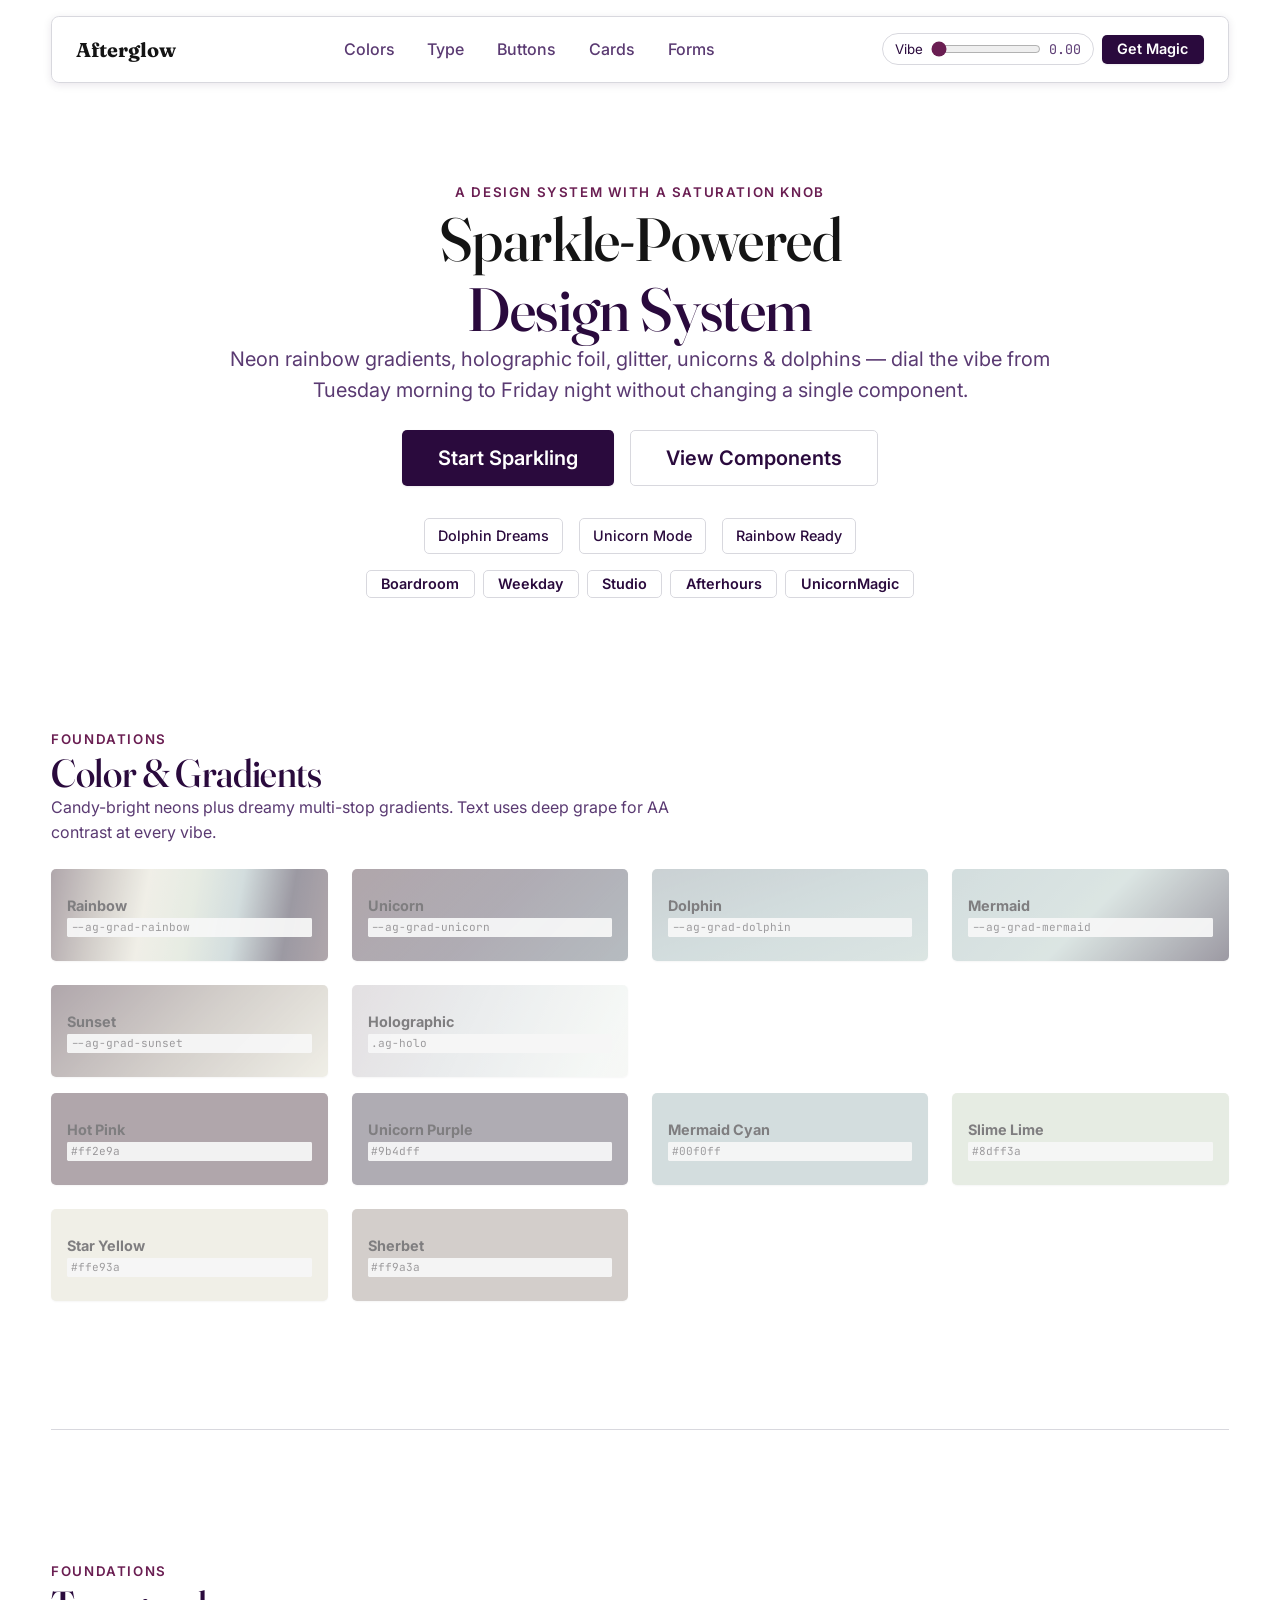
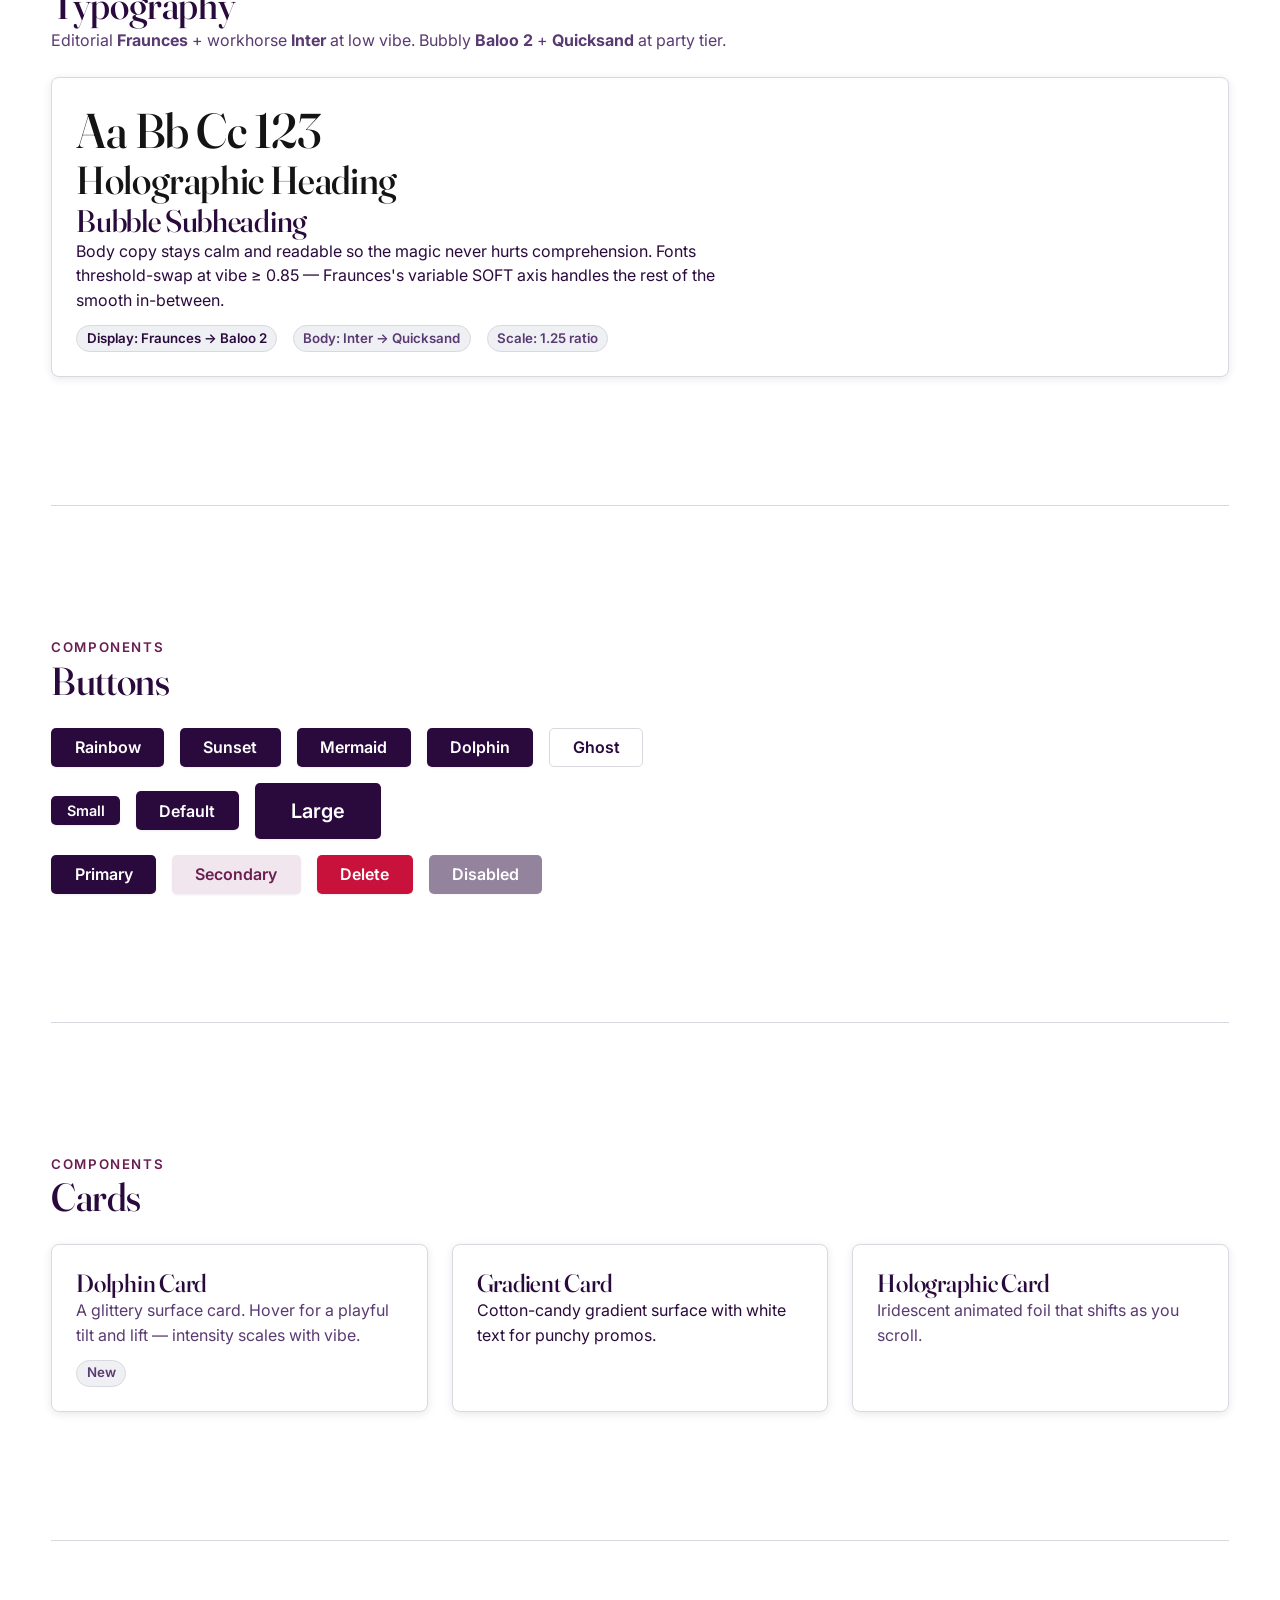
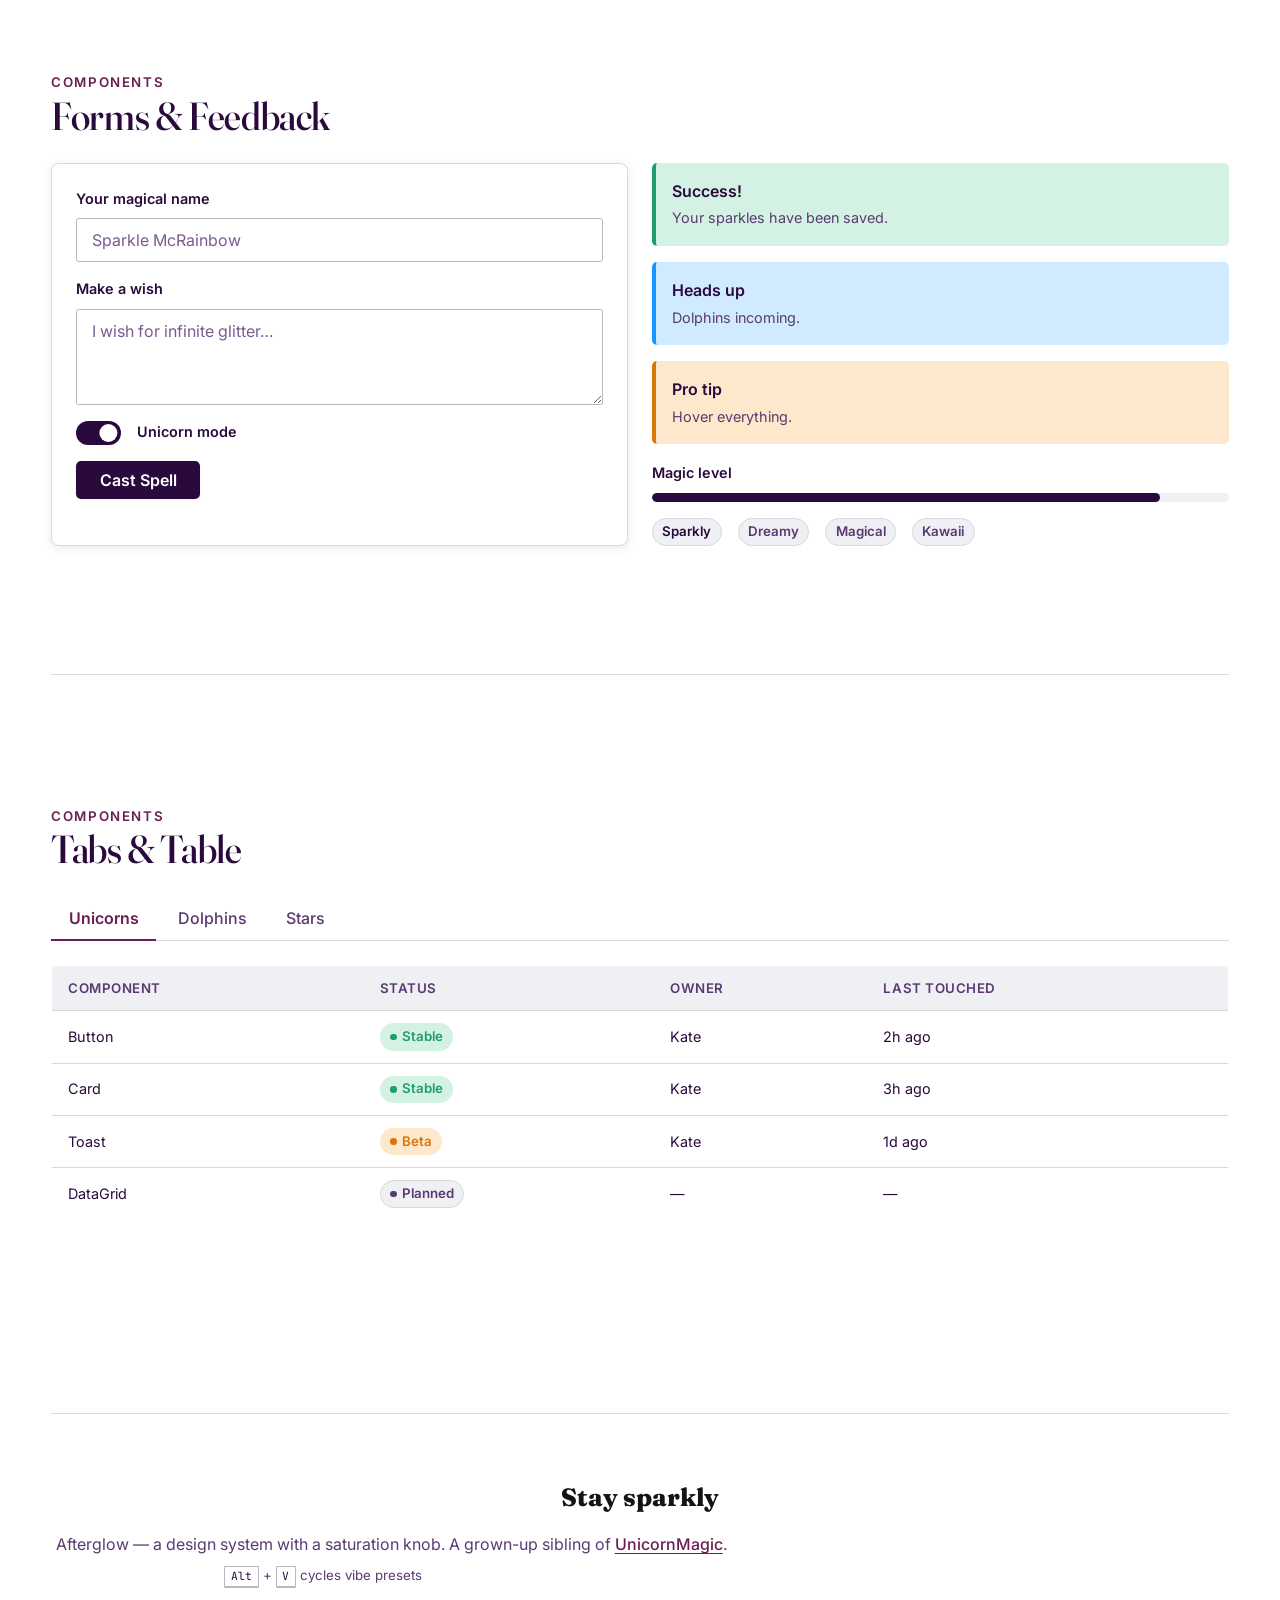
==== commit 76afd4a1: "Default vibe to 0 on page load — dial up for the reveal" ====
--- a/afterglow/index.html
+++ b/afterglow/index.html
@@ -84,8 +84,8 @@
     <div style="display: flex; gap: var(--ag-space-2); align-items: center;">
       <label class="vibe-mini" title="Drag to change the vibe">
         <span>Vibe</span>
-        <input id="vibe-slider" type="range" min="0" max="1" step="0.01" value="0.55" />
-        <span id="vibe-readout" class="vibe-mini__readout">0.55</span>
+        <input id="vibe-slider" type="range" min="0" max="1" step="0.01" value="0" />
+        <span id="vibe-readout" class="vibe-mini__readout">0.00</span>
       </label>
       <a class="ag-btn ag-btn--sm ag-btn--rainbow" href="#get-started">Get Magic <span class="ag-emoji" aria-hidden="true">✨</span></a>
     </div>
@@ -339,7 +339,6 @@
         root.setAttribute('data-vibe-tier', tier);
         readout.textContent = v.toFixed(2);
         slider.value = v;
-        localStorage.setItem('ag-vibe', v);
       };
 
       slider.addEventListener('input', (e) => setVibe(e.target.value));
@@ -347,7 +346,8 @@
         btn.addEventListener('click', () => setVibe(btn.dataset.vibePreset));
       });
 
-      setVibe(localStorage.getItem('ag-vibe') ?? 0.55);
+      // Always start at 0 — the reveal is dialing UP
+      setVibe(0);
 
       // Sparkle-on-save demo
       const saveBtn = document.getElementById('btn-save');
